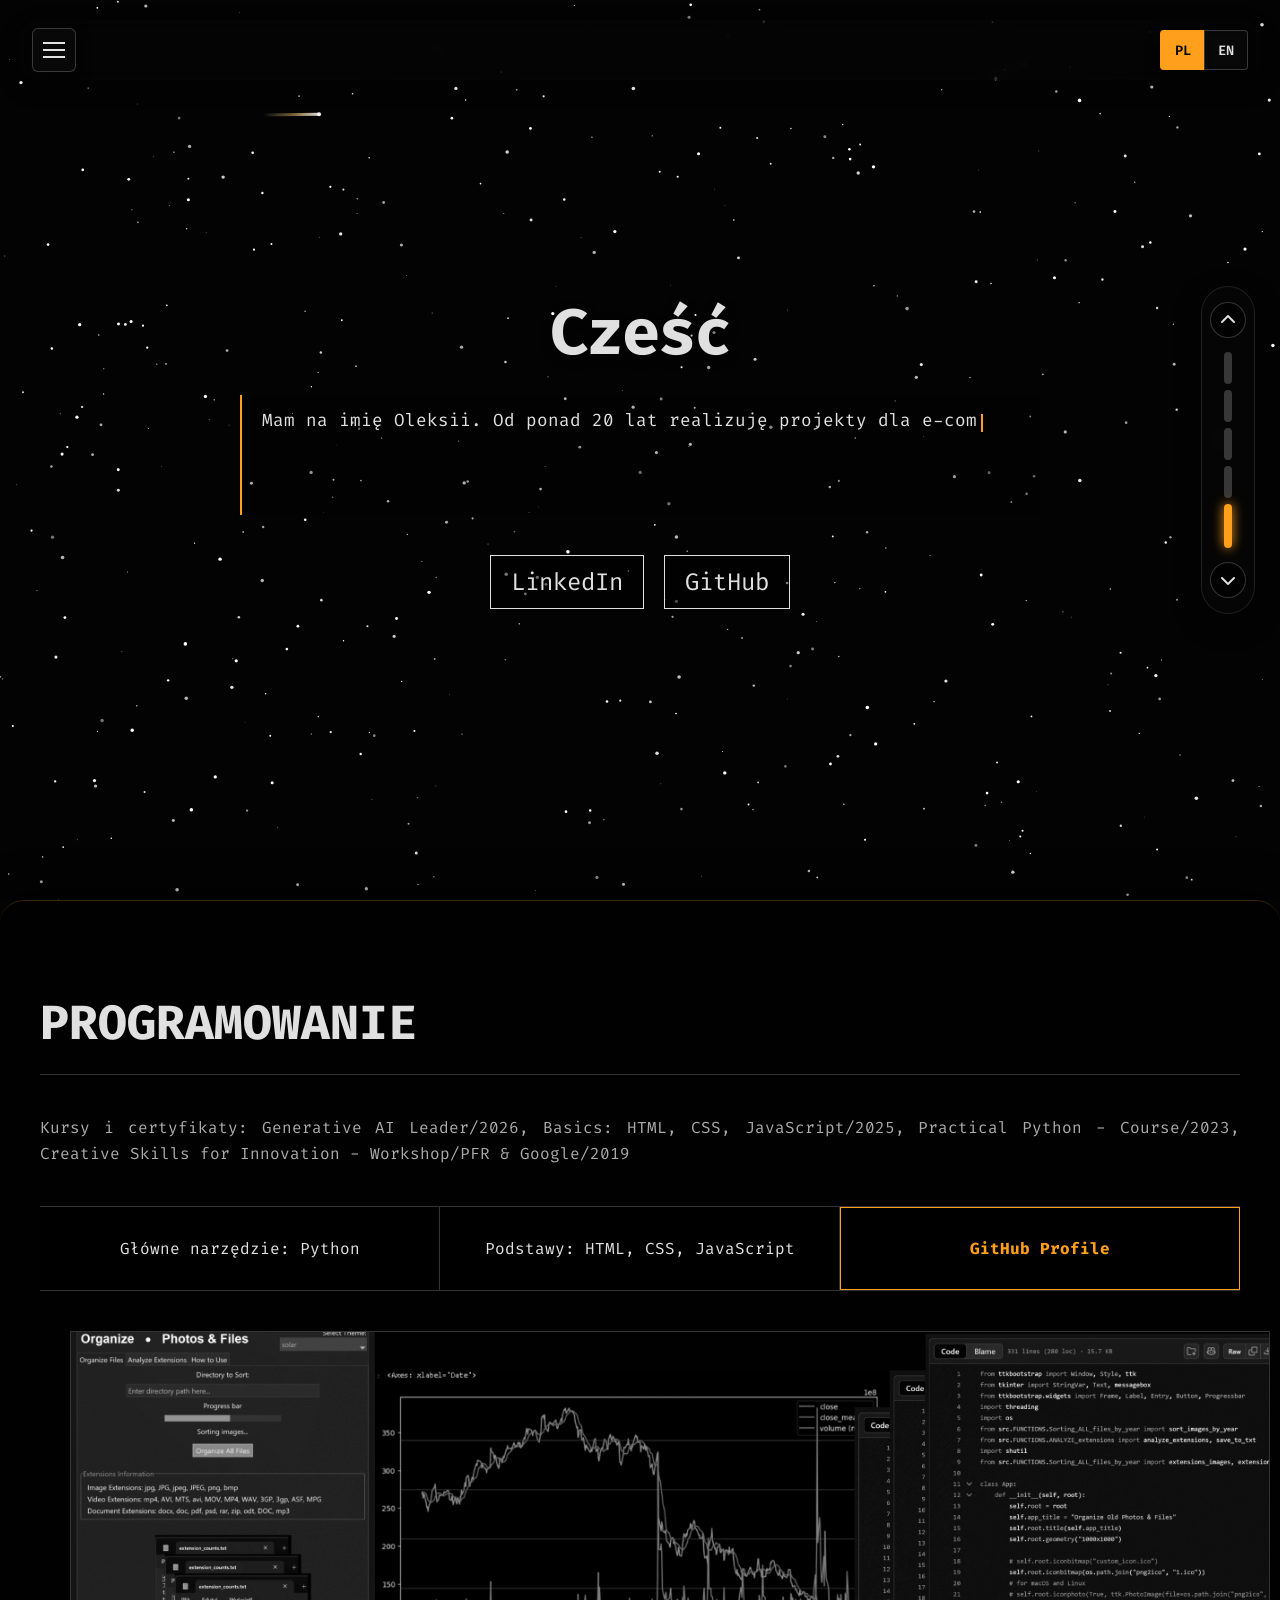
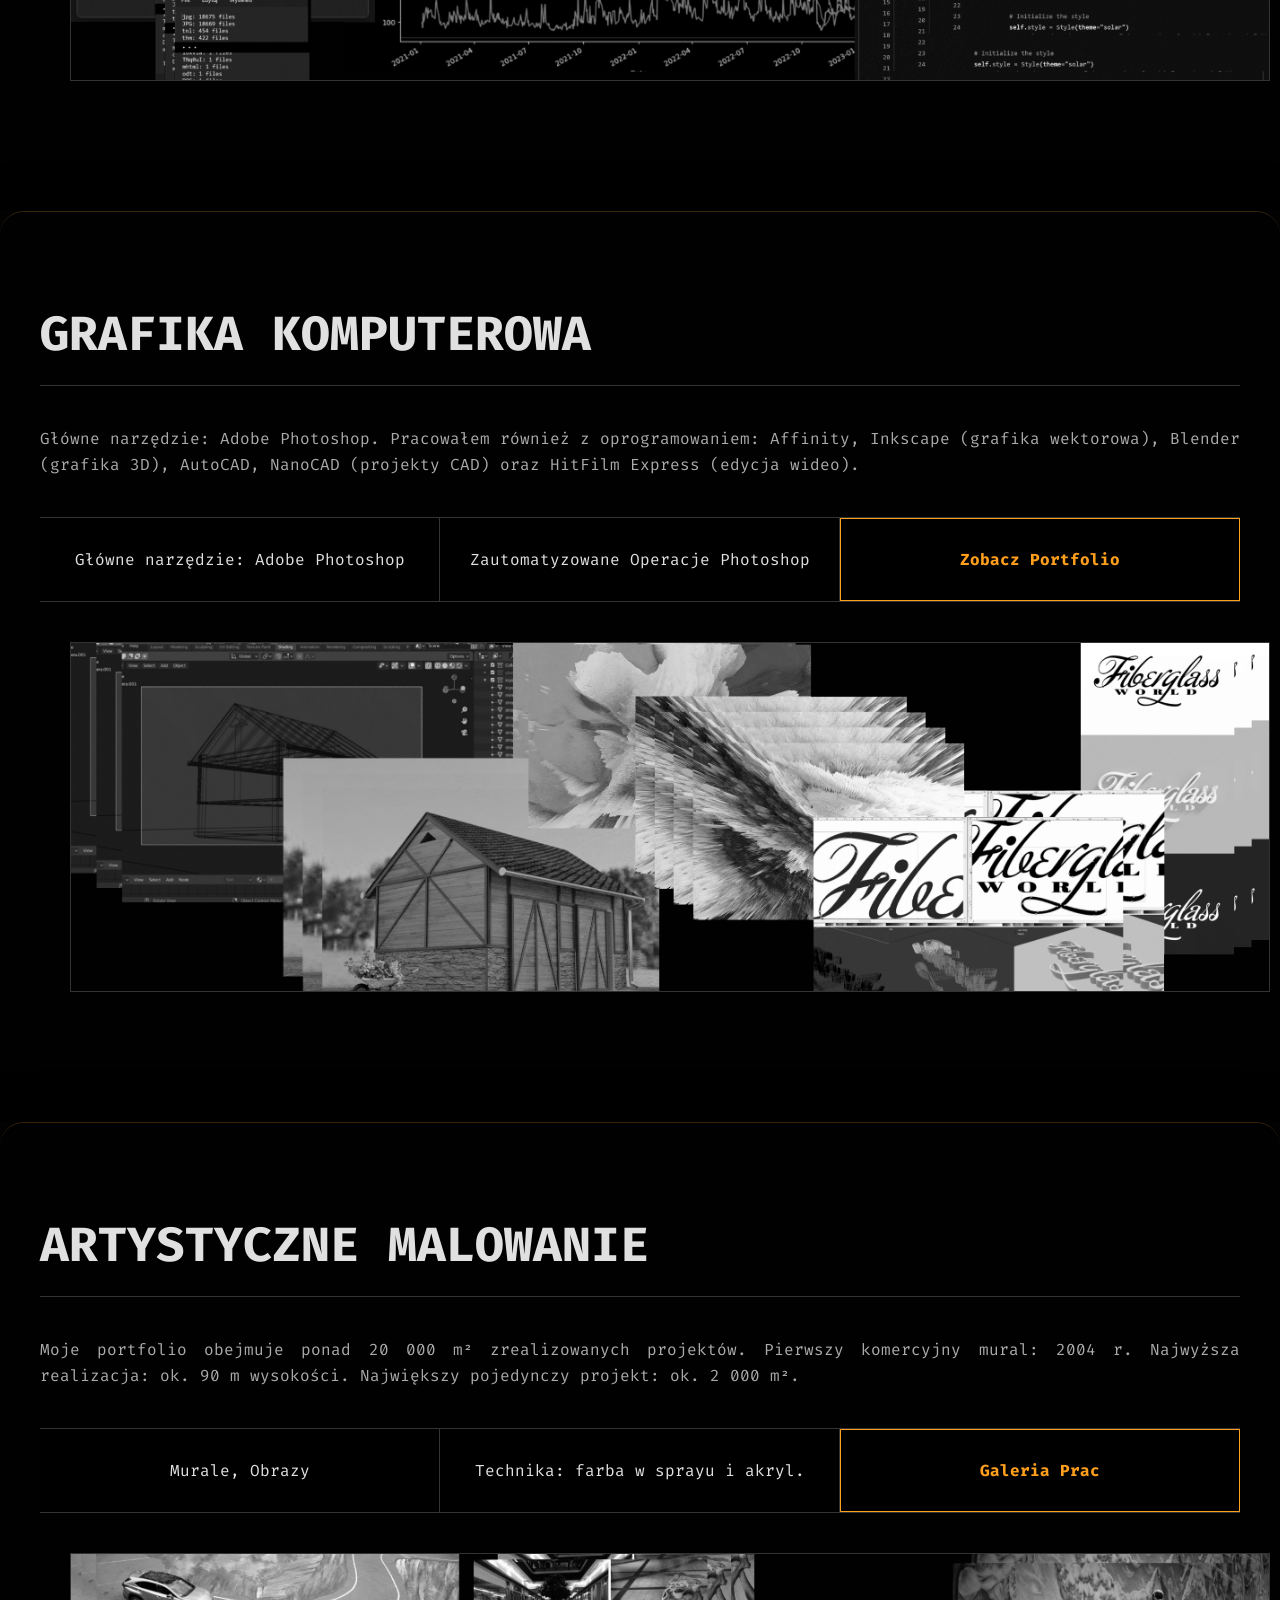
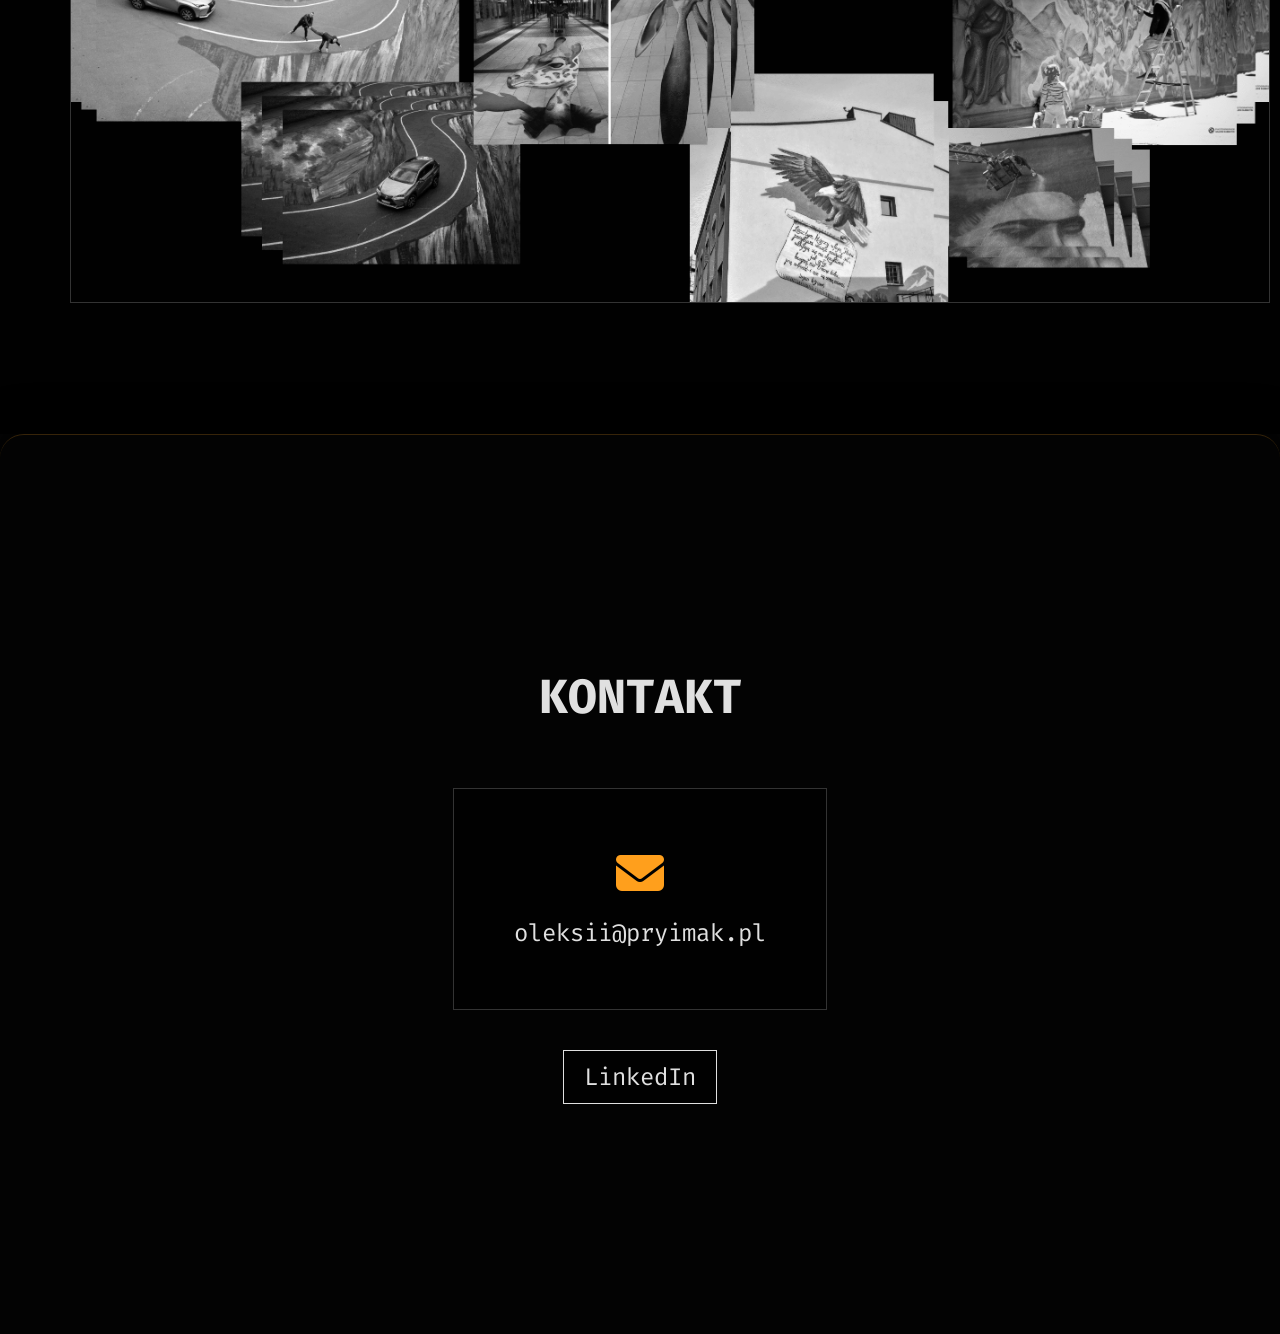
==== index.html @ 4b332e83 "update" ====
<!DOCTYPE html>
<html lang="pl">
<head>
    <meta charset="UTF-8">
    <meta name="viewport" content="width=device-width, initial-scale=1.0">
    <title>Oleksii Pryimak - Portfolio</title>
    
    <!-- Import czcionek z Google Fonts -->
    <link rel="preconnect" href="https://fonts.googleapis.com">
    <link rel="preconnect" href="https://fonts.gstatic.com" crossorigin>
    <link href="https://fonts.googleapis.com/css2?family=Fira+Code:wght@300;400;600&display=swap" rel="stylesheet">
    
    <!-- Ikony (FontAwesome) -->
    <link rel="stylesheet" href="https://cdnjs.cloudflare.com/ajax/libs/font-awesome/6.4.0/css/all.min.css">

    <!-- Główne style CSS -->
    <link rel="stylesheet" href="css/style.css">
</head>
<body>

    <!-- Top Header (Language & Mobile Menu Toggle) -->
    <div class="top-header">
        <div class="top-header-inner">
            <!-- Mobile Hamburger Button -->
            <button class="hamburger-btn" id="hamburger-btn" aria-label="Menu" onclick="toggleMobileMenu()">
                <span class="bar"></span>
                <span class="bar"></span>
                <span class="bar"></span>
            </button>

            <!-- Language Switcher -->
            <div class="lang-container lang-container-right">
                <div class="lang-btn active" id="btn-pl" onclick="switchLanguage('pl')">PL</div>
                <div class="lang-btn" id="btn-en" onclick="switchLanguage('en')">EN</div>
            </div>
        </div>
    </div>

    <!-- Mobile Menu Overlay -->
    <div class="mobile-menu-overlay" id="mobile-menu-overlay">
        <button class="close-menu-btn" aria-label="Zamknij menu" onclick="toggleMobileMenu()">
            <i class="fas fa-xmark"></i>
        </button>
        <nav class="mobile-nav-links">
            <a href="#hero" onclick="scrollToId('hero');" data-lang-pl="O mnie" data-lang-en="About"></a>
            <a href="#programming" onclick="scrollToId('programming');" data-lang-pl="Programowanie" data-lang-en="Programming">Programowanie</a>
            <a href="#graphics" onclick="scrollToId('graphics');" data-lang-pl="Grafika Komputerowa" data-lang-en="Computer Graphics">Grafika Komputerowa</a>
            <a href="#art" onclick="scrollToId('art');" data-lang-pl="Artystyczne Malowanie" data-lang-en="Mural Art">Artystyczne Malowanie</a>
            <a href="#contact" onclick="scrollToId('contact');" data-lang-pl="Kontakt" data-lang-en="Contact">Kontakt</a>
        </nav>
    </div>

    <!-- Right Navigation & Progress (Desktop) -->
    <div class="nav-container">
        <div class="nav-arrow nav-arrow-up" onclick="scrollToSection('up')" title="Poprzednia sekcja">
            <i class="fas fa-chevron-up"></i>
        </div>
        
        <div class="progress-bar">          
            <!-- 5 segments corresponding to 5 sections -->
            <div class="progress-segment" data-target="hero" data-tooltip-pl="Start" data-tooltip-en="Home" onclick="scrollToId('hero')"></div>
            <div class="progress-segment" data-target="programming" data-tooltip-pl="Programowanie" data-tooltip-en="Programming" onclick="scrollToId('programming')"></div>
            <div class="progress-segment" data-target="graphics" data-tooltip-pl="Grafika" data-tooltip-en="Graphics" onclick="scrollToId('graphics')"></div>
            <div class="progress-segment" data-target="art" data-tooltip-pl="Sztuka" data-tooltip-en="Art" onclick="scrollToId('art')"></div>
            <div class="progress-segment" data-target="contact" data-tooltip-pl="Kontakt" data-tooltip-en="Contact" onclick="scrollToId('contact')"></div>
        </div>

        <div class="nav-arrow nav-arrow-down" onclick="scrollToSection('down')" title="Następna sekcja">
            <i class="fas fa-chevron-down"></i>
        </div>
    </div>

    <!-- 1. HERO SECTION -->
    <section id="hero">
        <div class="bg-image bg-hero bg-color"></div>
        <div class="overlay overlay-light"></div>
        <canvas id="particle-canvas"></canvas>
        <div class="container fade-in-section">
            <h1 id="hero-title" data-lang-pl="Cześć" data-lang-en="Hello">Cześć</h1>
            <p id="hero-description" data-lang-pl="Mam na imię Oleksii. Od ponad 20 lat realizuję projekty dla e-commerce, sztuki wizualnej i architektury. Obecnie łączę Photoshopa z Pythonem, by tworzyć autorskie narzędzia rozwiązujące wyzwania operacyjne i zwiększające produktywność." 
               data-lang-en="My name is Oleksii. For over 20 years, I have been delivering projects across e-commerce, visual arts, and architecture. Currently, I combine Photoshop and Python to build custom tools that solve operational challenges and boost productivity.">
                Mam na imię Oleksii. Jestem specjalistą w branży kreatywnej oraz programistą Python. Posiadam ponad 20-letnie doświadczenie w sektorze kreatywnym oraz bogate kompetencje w projektowaniu graficznym dla branż e-commerce, sztuki wizualnej i architektury.
            </p>
            
            <div class="hero-socials reveal-slide-up stagger-1">
                <a href="https://www.linkedin.com/in/oleksii-pryimak-42314186/" target="_blank">LinkedIn</a>
                <a href="https://github.com/OleksiiPryimak" target="_blank">GitHub</a>
            </div>
        </div>
    </section>

    <!-- 2. PROGRAMMING SECTION -->
    <section id="programming">
        <div class="bg-image bg-prog"></div>
        <div class="overlay"></div>
        <div class="container fade-in-section">
            <h2 class="section-title reveal-slide-left" data-lang-pl="Programowanie" data-lang-en="Programming">Programowanie</h2>
            
            <div class="section-desc reveal-slide-up stagger-1" data-lang-pl="Kursy i certyfikaty: Generative AI Leader/2026, Basics: HTML, CSS, JavaScript/2025, Practical Python - Course/2023, Creative Skills for Innovation - Workshop/PFR & Google/2019"
                 data-lang-en="Courses & Certificates: Generative AI Leader/2026, Basics: HTML, CSS, JavaScript/2025, Practical Python - Course/2023, Creative Skills for Innovation - Workshop/PFR & Google/2019">
                 Kursy i certyfikaty: Generative AI Leader/2026, Basics: HTML, CSS, JavaScript/2025, Practical Python - Course/2023, Creative Skills for Innovation - Workshop/PFR & Google/2019
            </div>

            <div class="skills-grid">
                <div class="grid-item reveal-scale stagger-1" data-lang-pl="Główne narzędzie: Python" data-lang-en="Main Tool: Python">Główne narzędzie: Python</div>
                <div class="grid-item reveal-scale stagger-2" data-lang-pl="Podstawy: HTML, CSS, JavaScript" data-lang-en="Basics: HTML, CSS, JavaScript">Podstawy: HTML, CSS, JavaScript</div>
                <a href="https://github.com/OleksiiPryimak" class="grid-item link-block reveal-scale stagger-3" data-lang-pl="GitHub Profile" data-lang-en="GitHub Profile">GitHub Profile</a>
            </div>

            

            <img src="images/PNG/code.png" alt="Code" class="content-image reveal-slide-up stagger-2">
            
        </div>
    </section>

    <!-- 3. GRAPHICS SECTION -->
    <section id="graphics">
        <div class="bg-image bg-graph"></div>
        <div class="overlay"></div>
        <div class="container fade-in-section">
            <h2 class="section-title reveal-slide-left" data-lang-pl="Grafika Komputerowa" data-lang-en="Computer Graphics">Grafika Komputerowa</h2>

            <div class="section-desc reveal-slide-up stagger-1" data-lang-pl="Główne narzędzie: Adobe Photoshop. Pracowałem również z oprogramowaniem: Affinity, Inkscape (grafika wektorowa), Blender (grafika 3D), AutoCAD, NanoCAD (projekty CAD) oraz HitFilm Express (edycja wideo)."
                 data-lang-en="Main Tool: Adobe Photoshop. I also worked with software: Affinity, Inkscape (vector graphics), Blender (3D graphics), AutoCAD, NanoCAD (CAD projects), and HitFilm Express (video editing).">
                 Pracowałem również z oprogramowaniem: Affinity, Inkscape (grafika wektorowa), Blender (grafika 3D), AutoCAD, NanoCAD (projekty CAD) oraz HitFilm Express (edycja wideo).
            </div>

            <div class="skills-grid">
                <div class="grid-item reveal-scale stagger-1" data-lang-pl="Główne narzędzie: Adobe Photoshop" data-lang-en="Main Tool: Adobe Photoshop">Główne narzędzie: Adobe Photoshop</div>
                <div class="grid-item reveal-scale stagger-2" data-lang-pl="Zautomatyzowane Operacje Photoshop" data-lang-en="Automated Photoshop Actions">Zautomatyzowane Operacje Photoshop</div>
                <a href="pages/graphic.html" class="grid-item link-block reveal-scale stagger-3" data-lang-pl="Zobacz Portfolio" data-lang-en="View Portfolio">Zobacz Portfolio</a>
            </div>

            <img src="images/PNG/graphics.png" alt="Graphics" class="content-image reveal-slide-up stagger-2">
            </div>
        </div>
    </section>

    <!-- 4. ART SECTION -->
    <section id="art">
        <div class="bg-image bg-art"></div>
        <div class="overlay"></div>
        <div class="container fade-in-section">
            <h2 class="section-title reveal-slide-left" data-lang-pl="Artystyczne Malowanie" data-lang-en="Mural art">Artystyczne Malowanie</h2>

            <div class="section-desc reveal-slide-up stagger-1" data-lang-pl="Moje portfolio obejmuje ponad 20 000 m² zrealizowanych projektów. Pierwszy komercyjny mural: 2004 r. Najwyższa realizacja: ok. 90 m wysokości. Największy pojedynczy projekt: ok. 2 000 m²."
                 data-lang-en="My portfolio includes over 20,000 m² of completed projects. First commercial mural: 2004. Highest realization: approx. 90 m high. Largest single project: approx. 2,000 m².">
                 Moje portfolio obejmuje ponad 20 000 m² zrealizowanych projektów. Pierwszy komercyjny mural: 2004 r. Najwyższa realizacja: ok. 90 m wysokości. Największy pojedynczy projekt: ok. 2 000 m².
            </div>

            <div class="skills-grid">
                <div class="grid-item reveal-scale stagger-1" data-lang-pl="Murale, Obrazy" data-lang-en="Mural art, Canvases">Murale, Obrazy</div>
                <div class="grid-item reveal-scale stagger-2" data-lang-pl="Technika: farba w sprayu i akryl." data-lang-en="Technique: spray paint and acrylic">Technika: farba w sprayu i akryl.</div>
                <a href="pages/art.html" class="grid-item link-block reveal-scale stagger-3" data-lang-pl="Galeria Prac" data-lang-en="Art Gallery">Galeria Prac</a>
            </div>

            <img src="images/PNG/art.png" alt="Art" class="content-image reveal-slide-up stagger-2">
        </div>
    </section>

    <!-- 5. CONTACT SECTION -->
    <section id="contact">
        <div class="bg-image bg-contact bg-color"></div>
        <div class="overlay overlay-light"></div>
        <div class="container fade-in-section">
            <h2 class="section-title reveal-slide-down" style="text-align: center; border: none;" data-lang-pl="Kontakt" data-lang-en="Contact">Kontakt</h2>
            
            <div class="contact-box reveal-scale stagger-1">
                <i class="fas fa-envelope" style="font-size: 3rem; color: var(--accent-color); margin-bottom: 20px;"></i>
                <br>
                <a href="mailto:oleksii@pryimak.pl" style="font-size: 1.5rem;">oleksii@pryimak.pl</a>
            </div>
            <div class="hero-socials reveal-slide-up stagger-2">
                <a href="https://www.linkedin.com/in/oleksii-pryimak-42314186/" target="_blank">LinkedIn</a>
            </div>
        </div>
    </section>

    <!-- Skrypt JS -->
    <script src="js/main.js" defer></script>
</body>
</html>
---- css/style.css ----
/* --- CSS VARIABLES & RESET --- */
:root {
    --bg-color: #050505;
    --text-color: #e0e0e0;
    --accent-color: #ff9f1c; /* Pomarańczowy */
    --grid-line-color: #333;
    --overlay-color: rgba(0, 0, 0, 0.85); /* Mocniejsze przyciemnienie dla minimalizmu */
    --overlay-color-light: rgba(0, 0, 0, 0.4); /* Lżejsze przyciemnienie dla sekcji kolorowych */
}

* {
    box-sizing: border-box;
    margin: 0;
    padding: 0;
}

html {
    scroll-behavior: smooth;
}

body {
    background-color: var(--bg-color);
    color: var(--text-color);
    font-family: 'Fira Code', monospace; /* Jedna czcionka wszędzie */
    overflow-x: hidden;
    overflow-y: visible;
    scrollbar-width: none; 
    -ms-overflow-style: none;
}

body::-webkit-scrollbar { 
    display: none; 
}

a {
    text-decoration: none;
    color: inherit;
    transition: color 0.3s, text-shadow 0.3s;
}

/* Hover na tekst - zmiana na pomarańczowy */
p:hover, h1:hover, h2:hover, h3:hover, li:hover, span:hover {
    color: var(--accent-color);
    transition: color 0.3s ease;
    cursor: default;
}

/* --- TOP HEADER & NAVIGATION --- */
html {
    scroll-behavior: smooth;
    overflow-y: visible;
}

body {
    overflow-x: hidden;
    overflow-y: visible;
}

section[id], div[id] {
    scroll-margin-top: 80px;
}

.top-header {
    position: fixed;
    top: 20px;
    left: 0;
    right: 0;
    width: 100%;
    z-index: 1001;
    display: flex;
    justify-content: center;
    align-items: center;
    padding: 0 20px;
    pointer-events: none;
}

.top-header-inner {
    display: flex;
    justify-content: space-between;
    align-items: center;
    width: 100%;
    max-width: 1240px;
    gap: 12px;
    pointer-events: auto;
    background: rgba(5, 5, 5, 0.65);
    padding: 8px 12px;
    border-radius: 14px;
    backdrop-filter: blur(10px);
    box-shadow: 0 8px 22px rgba(0, 0, 0, 0.24);
}

.lang-container-right {
    justify-content: flex-end;
}

.lang-container {
    display: flex;
    pointer-events: auto;
    box-shadow: 0 4px 15px rgba(0, 0, 0, 0.4);
}

.lang-btn {
    width: 44px;
    height: 40px;
    background: rgba(10, 10, 10, 0.75);
    backdrop-filter: blur(8px);
    border: 1px solid rgba(255, 255, 255, 0.2);
    color: var(--text-color);
    display: flex;
    align-items: center;
    justify-content: center;
    cursor: pointer;
    font-size: 0.85rem;
    font-weight: 600;
    transition: all 0.3s ease;
}

.lang-btn.active {
    background: var(--accent-color);
    color: #000;
    border-color: var(--accent-color);
}

.lang-btn:first-child {
    border-right: none;
    border-radius: 4px 0 0 4px;
}

.lang-btn:last-child {
    border-radius: 0 4px 4px 0;
}

.lang-btn:hover:not(.active) {
    background: rgba(255, 255, 255, 0.15);
    color: var(--accent-color);
}

/* Hamburger button (Mobile only) */
.hamburger-btn {
    position: relative;
    width: 44px;
    height: 44px;
    background: rgba(10, 10, 10, 0.8);
    backdrop-filter: blur(8px);
    border: 1px solid rgba(255, 255, 255, 0.2);
    border-radius: 6px;
    display: flex;
    flex-direction: column;
    justify-content: center;
    align-items: center;
    gap: 5px;
    cursor: pointer;
    pointer-events: auto;
    transition: border-color 0.3s, background 0.3s;
    box-shadow: 0 4px 15px rgba(0, 0, 0, 0.4);
}

.hamburger-btn:hover {
    border-color: var(--accent-color);
    background: rgba(0, 0, 0, 0.95);
}

.hamburger-btn .bar {
    width: 22px;
    height: 2px;
    background-color: var(--text-color);
    transition: transform 0.3s ease, opacity 0.3s ease, background-color 0.3s ease;
}

.hamburger-btn.active .bar:nth-child(1) {
    transform: translateY(7px) rotate(45deg);
    background-color: var(--accent-color);
}

.hamburger-btn.active .bar:nth-child(2) {
    opacity: 0;
}

.hamburger-btn.active .bar:nth-child(3) {
    transform: translateY(-7px) rotate(-45deg);
    background-color: var(--accent-color);
}

/* --- MOBILE MENU OVERLAY --- */
.mobile-menu-overlay {
    position: fixed;
    top: 0;
    left: 0;
    width: 100%;
    height: 100vh;
    background: rgba(5, 5, 5, 0.96);
    backdrop-filter: blur(16px);
    z-index: 1002;
    display: flex;
    flex-direction: column;
    justify-content: center;
    align-items: center;
    opacity: 0;
    pointer-events: none;
    transform: translateY(-20px);
    transition: opacity 0.4s cubic-bezier(0.16, 1, 0.3, 1), transform 0.4s cubic-bezier(0.16, 1, 0.3, 1);
}

.mobile-menu-overlay.active {
    opacity: 1;
    pointer-events: auto;
    transform: translateY(0);
}

.close-menu-btn {
    position: absolute;
    top: 25px;
    right: 25px;
    width: 44px;
    height: 44px;
    background: rgba(255, 255, 255, 0.08);
    border: 1px solid rgba(255, 255, 255, 0.2);
    border-radius: 50%;
    color: var(--text-color);
    font-size: 1.4rem;
    display: flex;
    align-items: center;
    justify-content: center;
    cursor: pointer;
    transition: all 0.3s ease;
}

.close-menu-btn:hover {
    color: var(--accent-color);
    border-color: var(--accent-color);
    transform: rotate(90deg);
}

.mobile-nav-links {
    display: flex;
    flex-direction: column;
    align-items: center;
    gap: 24px;
}

.mobile-nav-links a {
    font-size: 1.3rem;
    text-transform: uppercase;
    letter-spacing: 1px;
    color: var(--text-color);
    position: relative;
    padding: 8px 16px;
    transition: color 0.3s ease, transform 0.3s ease;
}

.mobile-nav-links a::after {
    content: '';
    position: absolute;
    bottom: 0;
    left: 50%;
    width: 0;
    height: 2px;
    background-color: var(--accent-color);
    transition: width 0.3s ease, left 0.3s ease;
}

.mobile-nav-links a:hover {
    color: var(--accent-color);
    transform: scale(1.05);
}

.mobile-nav-links a:hover::after {
    width: 100%;
    left: 0;
}

/* --- NAVIGATION & PROGRESS (Right Side Desktop) --- */
.nav-container {
    position: fixed;
    top: 50%;
    right: 25px;
    transform: translateY(-50%);
    z-index: 1000;
    display: flex;
    flex-direction: column;
    align-items: center;
    gap: 14px;
    padding: 15px 8px;
    background: rgba(10, 10, 10, 0.4);
    backdrop-filter: blur(8px);
    border: 1px solid rgba(255, 255, 255, 0.1);
    border-radius: 30px;
    box-shadow: 0 10px 25px rgba(0, 0, 0, 0.5);
}

.nav-arrow {
    width: 36px;
    height: 36px;
    border-radius: 50%;
    color: var(--text-color);
    cursor: pointer;
    font-size: 1rem;
    display: flex;
    align-items: center;
    justify-content: center;
    transition: all 0.3s ease;
    background: rgba(0, 0, 0, 0.6);
    border: 1px solid rgba(255, 255, 255, 0.2);
}

.nav-arrow-up:hover {
    color: var(--accent-color);
    border-color: var(--accent-color);
    transform: translateY(-3px);
    box-shadow: 0 0 10px var(--accent-color);
}

.nav-arrow-down:hover {
    color: var(--accent-color);
    border-color: var(--accent-color);
    transform: translateY(3px);
    box-shadow: 0 0 10px var(--accent-color);
}

.progress-bar {
    display: flex;
    flex-direction: column;
    gap: 6px;
    align-items: center;
}

.progress-segment {
    width: 8px;
    height: 32px;
    border-radius: 4px;
    background-color: rgba(255, 255, 255, 0.2);
    transition: all 0.4s cubic-bezier(0.16, 1, 0.3, 1);
    cursor: pointer;
    border: 1px solid transparent;
    position: relative;
}

.progress-segment:hover {
    background-color: rgba(255, 159, 28, 0.6);
    transform: scaleX(1.3);
}

.progress-segment.active {
    height: 44px;
    background-color: var(--accent-color);
    box-shadow: 0 0 12px var(--accent-color);
}

/* Tooltip on Desktop Navigation Hover */
.progress-segment::before {
    content: attr(data-tooltip-active);
    position: absolute;
    right: 25px;
    top: 50%;
    transform: translateY(-50%) translateX(10px);
    background: rgba(10, 10, 10, 0.9);
    border: 1px solid var(--accent-color);
    color: var(--accent-color);
    padding: 4px 10px;
    border-radius: 4px;
    font-size: 0.75rem;
    white-space: nowrap;
    opacity: 0;
    pointer-events: none;
    transition: opacity 0.3s ease, transform 0.3s ease;
}

.progress-segment:hover::before {
    opacity: 1;
    transform: translateY(-50%) translateX(0);
}

/* --- SECTIONS LAYOUT --- */
/* --- STACKING CARDS SECTIONS LAYOUT --- */
section {
    min-height: 100vh;
    width: 100%;
    position: sticky;
    top: 0;
    display: flex;
    flex-direction: column;
    justify-content: center;
    align-items: center;
    padding: 90px 40px;
    background-color: var(--bg-color); /* Opaque background prevents content bleed-through */
    border-radius: 24px 24px 0 0;
    border-top: 1px solid rgba(255, 159, 28, 0.2);
    box-shadow: 0 -10px 35px rgba(0, 0, 0, 0.7);
    overflow: hidden;
}

/* Stacking Order per Section */
#hero {
    z-index: 1;
    border-radius: 0;
    border-top: none;
    box-shadow: none;
}

#programming { z-index: 2; }
#graphics { z-index: 3; }
#art { z-index: 4; }
#contact { z-index: 5; }

/* Global Grayscale for Backgrounds */
.bg-image {
    position: absolute;
    top: 0;
    left: 0;
    width: 100%;
    height: 100%;
    z-index: 0;
    background-size: cover;
    background-position: center;
    background-attachment: fixed;
    filter: grayscale(35%);
    transition: filter 0.5s ease, transform 0.1s ease-out;
}

/* Colored backgrounds for specific sections */
.bg-color {
    filter: grayscale(0%) !important;
}

/* Specific Background Images */
.bg-hero { background-image: url('https://images.unsplash.com/photo-1462332420958-a05d1e002413?q=80&w=3007&auto=format&fit=crop&ixlib=rb-4.1.0&ixid=M3wxMjA3fDB8MHxwaG90by1wYWdlfHx8fGVufDB8fHx8fA%3D%3D'); }
.bg-prog { background-image: url('https://images.unsplash.com/photo-1462332420958-a05d1e002413?q=80&w=3007&auto=format&fit=crop&ixlib=rb-4.1.0&ixid=M3wxMjA3fDB8MHxwaG90by1wYWdlfHx8fGVufDB8fHx8fA%3D%3D'); }
.bg-graph { background-image: url('https://images.unsplash.com/photo-1462332420958-a05d1e002413?q=80&w=3007&auto=format&fit=crop&ixlib=rb-4.1.0&ixid=M3wxMjA3fDB8MHxwaG90by1wYWdlfHx8fGVufDB8fHx8fA%3D%3D'); }
.bg-art { background-image: url('https://images.unsplash.com/photo-1462332420958-a05d1e002413?q=80&w=3007&auto=format&fit=crop&ixlib=rb-4.1.0&ixid=M3wxMjA3fDB8MHxwaG90by1wYWdlfHx8fGVufDB8fHx8fA%3D%3D'); }
.bg-contact { background-image: url('https://images.unsplash.com/photo-1525547719571-a2d4ac8945e2?q=80&w=928&auto=format&fit=crop&ixlib=rb-4.1.0&ixid=M3wxMjA3fDB8MHxwaG90by1wYWdlfHx8fGVufDB8fHx8fA%3D%3D'); }

.overlay {
    position: absolute;
    top: 0;
    left: 0;
    width: 100%;
    height: 100%;
    background: var(--overlay-color);
    z-index: 1;
}

.overlay-light {
    background: var(--overlay-color-light);
}

/* Content Container */
.container {
    position: relative;
    z-index: 2;
    width: 100%;
    max-width: 1200px; /* Ujednolicona szerokość */
    text-align: center;
}

/* --- SCROLL REVEAL ANIMATIONS (Pure CSS + IntersectionObserver) --- */
.fade-in-section,
.reveal-fade,
.reveal-slide-up,
.reveal-slide-down,
.reveal-slide-left,
.reveal-slide-right,
.reveal-zoom-in,
.reveal-scale {
    opacity: 0;
    transition: opacity 0.8s cubic-bezier(0.16, 1, 0.3, 1), transform 0.8s cubic-bezier(0.16, 1, 0.3, 1);
    will-change: opacity, transform; /* Optymalizacja wydajności */
}

.reveal-slide-up {
    transform: translateY(40px);
}

.reveal-slide-down {
    transform: translateY(-40px);
}

.reveal-slide-left {
    transform: translateX(-50px);
}

.reveal-slide-right {
    transform: translateX(50px);
}

.reveal-zoom-in,
.reveal-scale {
    transform: scale(0.90);
}

.fade-in-section {
    transform: translateY(30px);
}

/* Active states toggled by IntersectionObserver */
.fade-in-section.is-visible,
.fade-in-section.active,
.reveal-fade.active,
.reveal-slide-up.active,
.reveal-slide-down.active,
.reveal-slide-left.active,
.reveal-slide-right.active,
.reveal-zoom-in.active,
.reveal-scale.active {
    opacity: 1;
    transform: translateY(0) translateX(0) scale(1);
}

/* Stagger animation delays for grid items and consecutive elements */
.stagger-1 { transition-delay: 0.12s; }
.stagger-2 { transition-delay: 0.25s; }
.stagger-3 { transition-delay: 0.38s; }
.stagger-4 { transition-delay: 0.51s; }

/* --- FLOATING ANIMATION FOR PROGRAMMING SECTION --- */
@keyframes floatUp {
    from {
        opacity: 0;
        transform: translateY(60px);
    }
    to {
        opacity: 1;
        transform: translateY(0);
    }
}

/* Apply staggered floating animation to section elements */
#programming .section-title.float-up,
#graphics .section-title.float-up,
#art .section-title.float-up {
    animation: floatUp 0.5s ease-out forwards;
}

/* --- HERO SECTION --- */
#hero h1 {
    font-size: 4rem;
    margin-bottom: 20px;
    letter-spacing: -2px;
    text-shadow: 0 4px 10px rgba(0,0,0,0.5);
    min-height: 1.2em;
    min-width: 100px;
}

#hero p {
    font-size: 1.1rem;
    max-width: 800px;
    margin: 0 auto;
    line-height: 1.8;
    border-left: 2px solid var(--accent-color);
    padding-left: 20px;
    text-align: left;
    background: rgba(0,0,0,0.3);
    padding-top: 10px;
    padding-bottom: 10px;
    min-height: 120px;
}

/* Hide hero elements initially until typing effect starts */
#hero-title, #hero-description {
    visibility: hidden;
}

#hero-title.typing-active, #hero-description.typing-active {
    visibility: visible;
}

/* Typing Effect Styles */
.typing-text {
    display: inline-block;
    position: relative;
}

.typing-cursor {
    display: inline-block;
    width: 2px;
    height: 1em;
    background-color: var(--accent-color);
    margin-left: 4px;
    animation: blink 0.8s infinite;
    vertical-align: text-bottom;
}

@keyframes blink {
    0%, 49% { opacity: 1; }
    50%, 100% { opacity: 0; }
}

.hero-socials {
    margin-top: 40px;
    display: flex;
    gap: 20px;
    justify-content: center;
}

.hero-socials a {
    font-size: 1.5rem;
    border: 1px solid var(--text-color);
    padding: 10px 20px;
    transition: all 0.3s;
    background: rgba(0,0,0,0.5);
}

.hero-socials a:hover {
    border-color: var(--accent-color);
    color: var(--accent-color);
    box-shadow: 0 0 10px var(--accent-color);
}

/* --- CANVAS PARTICLE SYSTEM --- */
#particle-canvas {
    position: absolute;
    top: 0;
    left: 0;
    width: 100%;
    height: 100%;
    z-index: 1;
    display: block;
    pointer-events: none;
}

/* --- UNIFIED TEMPLATE FOR SKILLS (Grid System) --- */
.section-title {
    font-size: 3rem;
    text-transform: uppercase;
    margin-bottom: 40px;
    border-bottom: 1px solid var(--grid-line-color);
    padding-bottom: 20px;
    width: 100%;
    text-align: left;
}

.skills-grid {
    display: grid;
    grid-template-columns: 1fr 1fr 1fr;
    width: 100%;
    border-top: 1px solid var(--grid-line-color);
    border-bottom: 1px solid var(--grid-line-color);
    margin-bottom: 40px;
}

.grid-item {
    padding: 30px 20px;
    border-right: 1px solid var(--grid-line-color);
    display: flex;
    align-items: center;
    justify-content: center;
    text-align: center;
    font-size: 1rem;
    position: relative;
    transition: background 0.3s;
    background: rgba(0,0,0,0.2);
}

.grid-item:last-child {
    border-right: none;
}

/* Special Styling for Link Block */
.grid-item.link-block {
    border: 1px solid var(--accent-color); /* Wyróżnienie */
    color: var(--accent-color);
    font-weight: bold;
    cursor: pointer;
    transition: all 0.3s ease;
}

.grid-item.link-block:hover {
    background: var(--accent-color);
    color: #000;
    box-shadow: 0 0 20px var(--accent-color);
}

/* Description under grid */
.section-desc {
    text-align: justify;
    margin-bottom: 40px;
    line-height: 1.6;
    color: #aaa;
}

/* --- IMAGES & CAROUSEL --- */
.content-image {
    width: 100%;
    max-width: 1200px;
    height: 350px;
    object-fit: cover;
    margin: 0 auto 48px auto;
    display: block;
    filter: grayscale(100%); /* Czarno-białe domyślnie */
    transition: filter 0.5s ease, transform 0.35s ease-out;
    border: 1px solid #333;
    transform: translateX(0);
    will-change: transform;
}

.content-image:hover {
    filter: grayscale(0%); /* Kolor po najechaniu */
}

section#programming .content-image,
section#graphics .content-image,
section#art .content-image {
    margin-bottom: 40px;
}

/* Carousel overrides */
.carousel {
    width: 100%;
    max-width: 800px;
    height: 400px;
    margin: 0 auto;
    position: relative;
    overflow: hidden;
    border: 1px solid #333;
}

.carousel-slide img {
    width: 100%;
    height: 100%;
    object-fit: cover;
    filter: grayscale(100%);
    transition: filter 0.5s ease;
    border-radius: 0; 
}

.carousel-slide img:hover {
    filter: grayscale(0%);
}

/* --- GALLERY PAGES --- */
.gallery-page {
    max-width: 1280px;
    margin: 0 auto;
    padding: 32px 20px 48px;
    min-height: 100vh;
    background: linear-gradient(180deg, rgba(255,255,255,0.02), rgba(255,255,255,0.01));
}

.back-btn {
    display: inline-flex;
    align-items: center;
    gap: 0.5rem;
    margin-bottom: 24px;
    padding: 0.8rem 1.1rem;
    border: 1px solid rgba(255,255,255,0.16);
    border-radius: 999px;
    background: rgba(255,255,255,0.06);
    color: var(--text-color);
    box-shadow: 0 10px 30px rgba(0,0,0,0.2);
    transition: transform 180ms ease, background 180ms ease, border-color 180ms ease;
}

.back-btn:hover,
.back-btn:focus-visible {
    transform: translateY(-1px);
    background: rgba(255,255,255,0.12);
    border-color: var(--accent-color);
    color: var(--accent-color);
}

.gallery-header {
    margin-bottom: 28px;
}

.gallery-header h1 {
    margin: 0 0 0.6rem;
    font-size: clamp(2rem, 2.8vw, 3rem);
    letter-spacing: -0.03em;
}

.gallery-header p {
    margin: 0;
    max-width: 42rem;
    color: #bcbcbc;
    font-size: 0.98rem;
}

.gallery-grid {
    display: grid;
    grid-template-columns: repeat(auto-fill, minmax(250px, 1fr));
    gap: 18px;
    margin-bottom: 40px;
}

.gallery-item {
    position: relative;
    overflow: hidden;
    border-radius: 18px;
    background: #0d0d0d;
    border: 1px solid rgba(255,255,255,0.08);
    box-shadow: 0 18px 45px rgba(0,0,0,0.24);
    cursor: pointer;
    aspect-ratio: 4 / 3;
}

.gallery-item img {
    width: 100%;
    height: 100%;
    display: block;
    object-fit: cover;
    transition: transform 280ms ease;
}

.gallery-item:hover img,
.gallery-item:focus-within img {
    transform: scale(1.04);
}

.video-section {
    margin-top: 8px;
}

.video-section h2 {
    margin: 0 0 18px;
    font-size: 1.35rem;
}

.video-grid {
    display: grid;
    grid-template-columns: repeat(auto-fit, minmax(280px, 1fr));
    gap: 20px;
}

.video-card {
    overflow: hidden;
    border-radius: 20px;
    background: #000;
    border: 1px solid rgba(255,255,255,0.08);
    box-shadow: 0 18px 45px rgba(0,0,0,0.24);
}

.video-card video {
    width: 100%;
    height: auto;
    display: block;
}

.lightbox {
    position: fixed;
    inset: 0;
    display: none;
    justify-content: center;
    align-items: center;
    padding: 24px;
    background: rgba(0, 0, 0, 0.97);
    z-index: 9999;
}

.lightbox.active {
    display: flex;
}

.lightbox-content {
    position: relative;
    max-width: min(1140px, 100%);
    width: 100%;
    max-height: 100%;
    display: grid;
    place-items: center;
}

.lightbox-content img {
    max-width: 100%;
    max-height: calc(100vh - 96px);
    object-fit: contain;
    border-radius: 18px;
    box-shadow: 0 40px 120px rgba(0, 0, 0, 0.45);
}

.lightbox-close {
    position: absolute;
    top: 16px;
    right: 16px;
    width: 44px;
    height: 44px;
    border: none;
    border-radius: 50%;
    background: rgba(255, 255, 255, 0.16);
    color: #fff;
    font-size: 1.6rem;
    cursor: pointer;
    display: grid;
    place-items: center;
    transition: background 180ms ease, transform 180ms ease;
}

.lightbox-close:hover,
.lightbox-close:focus-visible {
    background: rgba(255,255,255,0.24);
    transform: scale(1.05);
}

/* --- CONTACT SECTION --- */
.contact-box {
    border: 1px solid var(--grid-line-color);
    padding: 60px;
    display: inline-block;
    transition: border-color 0.3s;
    background: rgba(0,0,0,0.6);
    backdrop-filter: blur(5px);
}

.contact-box:hover {
    border-color: var(--accent-color);
}

/* --- RESPONSIVE MOBILE STYLES --- */
@media (max-width: 768px) {
    /* Show Hamburger button and hide side arrows navigation */
    .hamburger-btn {
        display: flex;
    }
    .nav-container {
        display: none !important;
    }
    
    section {
        padding: 85px 20px 50px 20px;
        border-radius: 20px 20px 0 0;
    }

    #hero {
        border-radius: 0;
    }

    #hero h1 {
        font-size: 2.6rem;
    }

    #hero p {
        font-size: 0.95rem;
        line-height: 1.6;
        padding-left: 14px;
        min-height: auto;
    }

    .section-title {
        font-size: 2.2rem;
        margin-bottom: 25px;
    }

    .skills-grid {
        grid-template-columns: 1fr;
        margin-bottom: 25px;
    }

    .grid-item {
        border-right: none;
        border-bottom: 1px solid var(--grid-line-color);
        padding: 20px 15px;
    }

    .grid-item:last-child {
        border-bottom: none;
    }

    .content-image, .carousel {
        height: 240px;
    }

    .contact-box {
        padding: 35px 20px;
        width: 100%;
        max-width: 450px;
    }
}
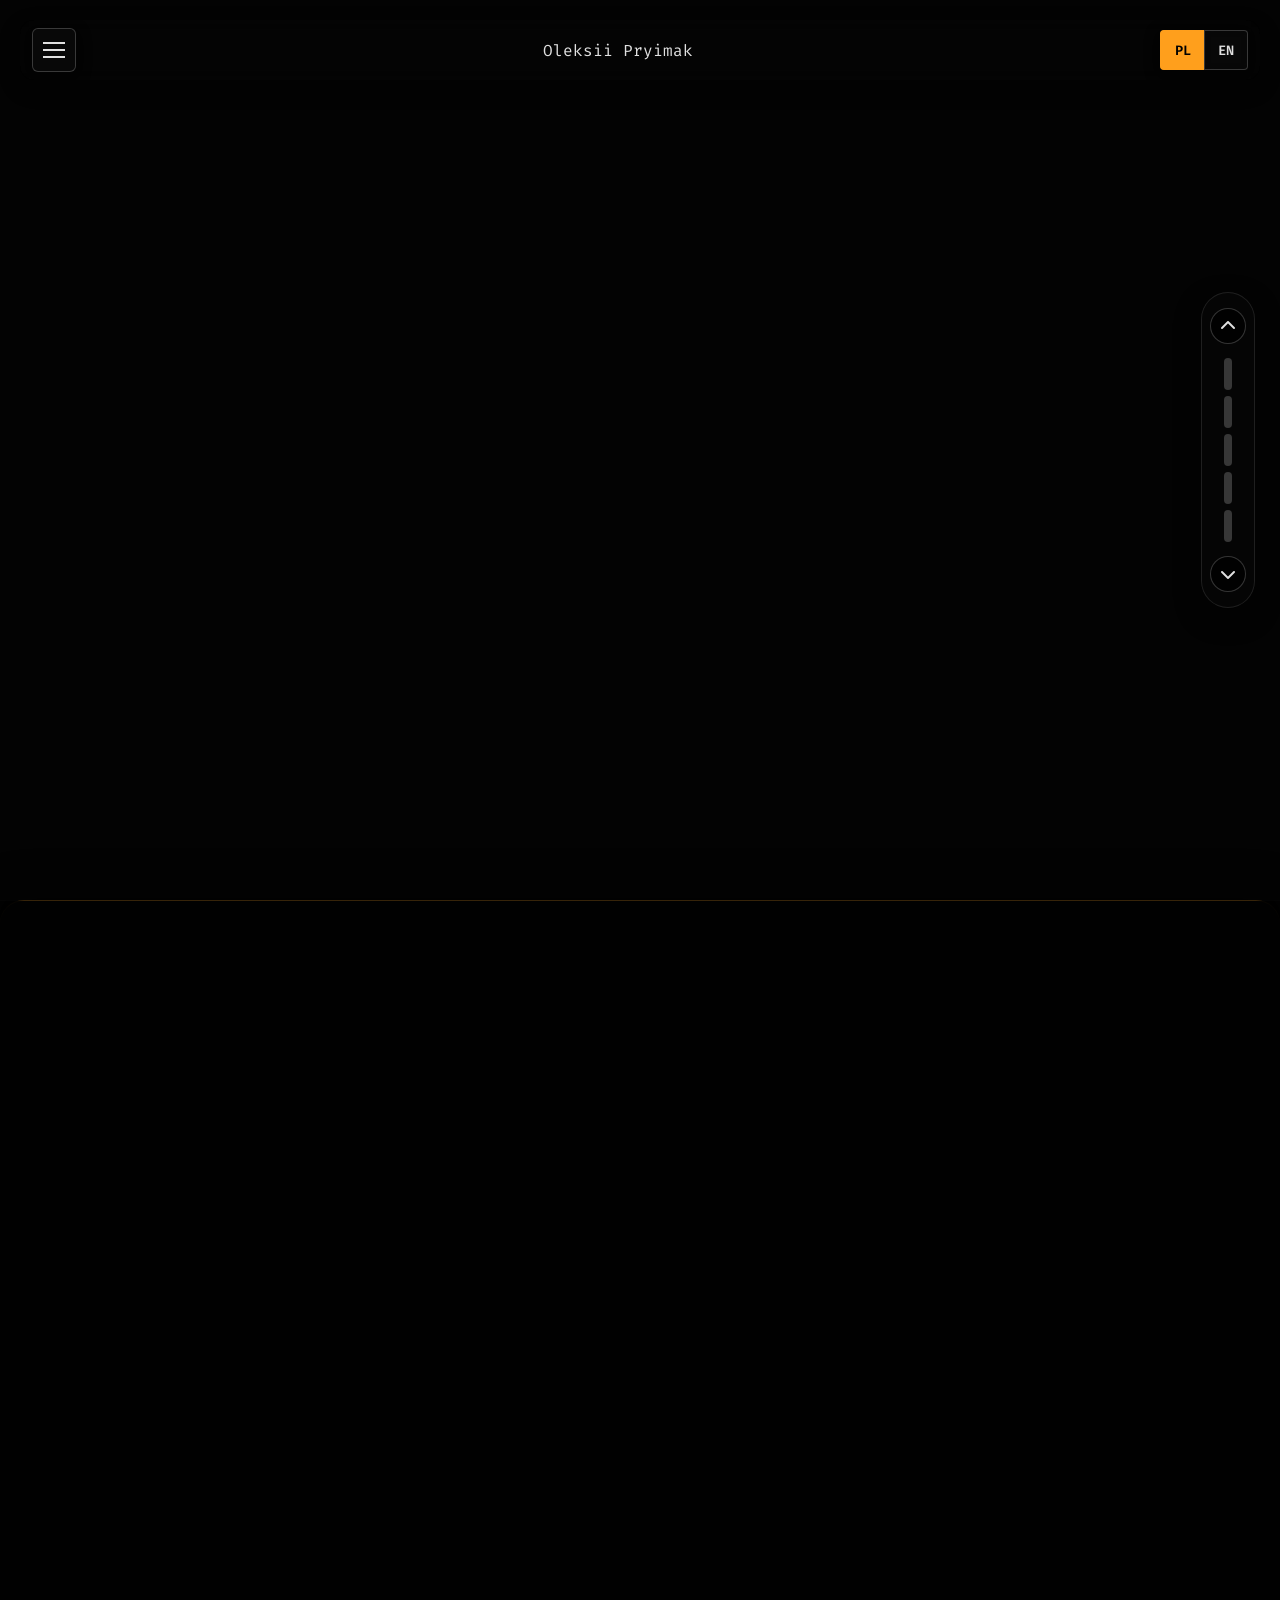
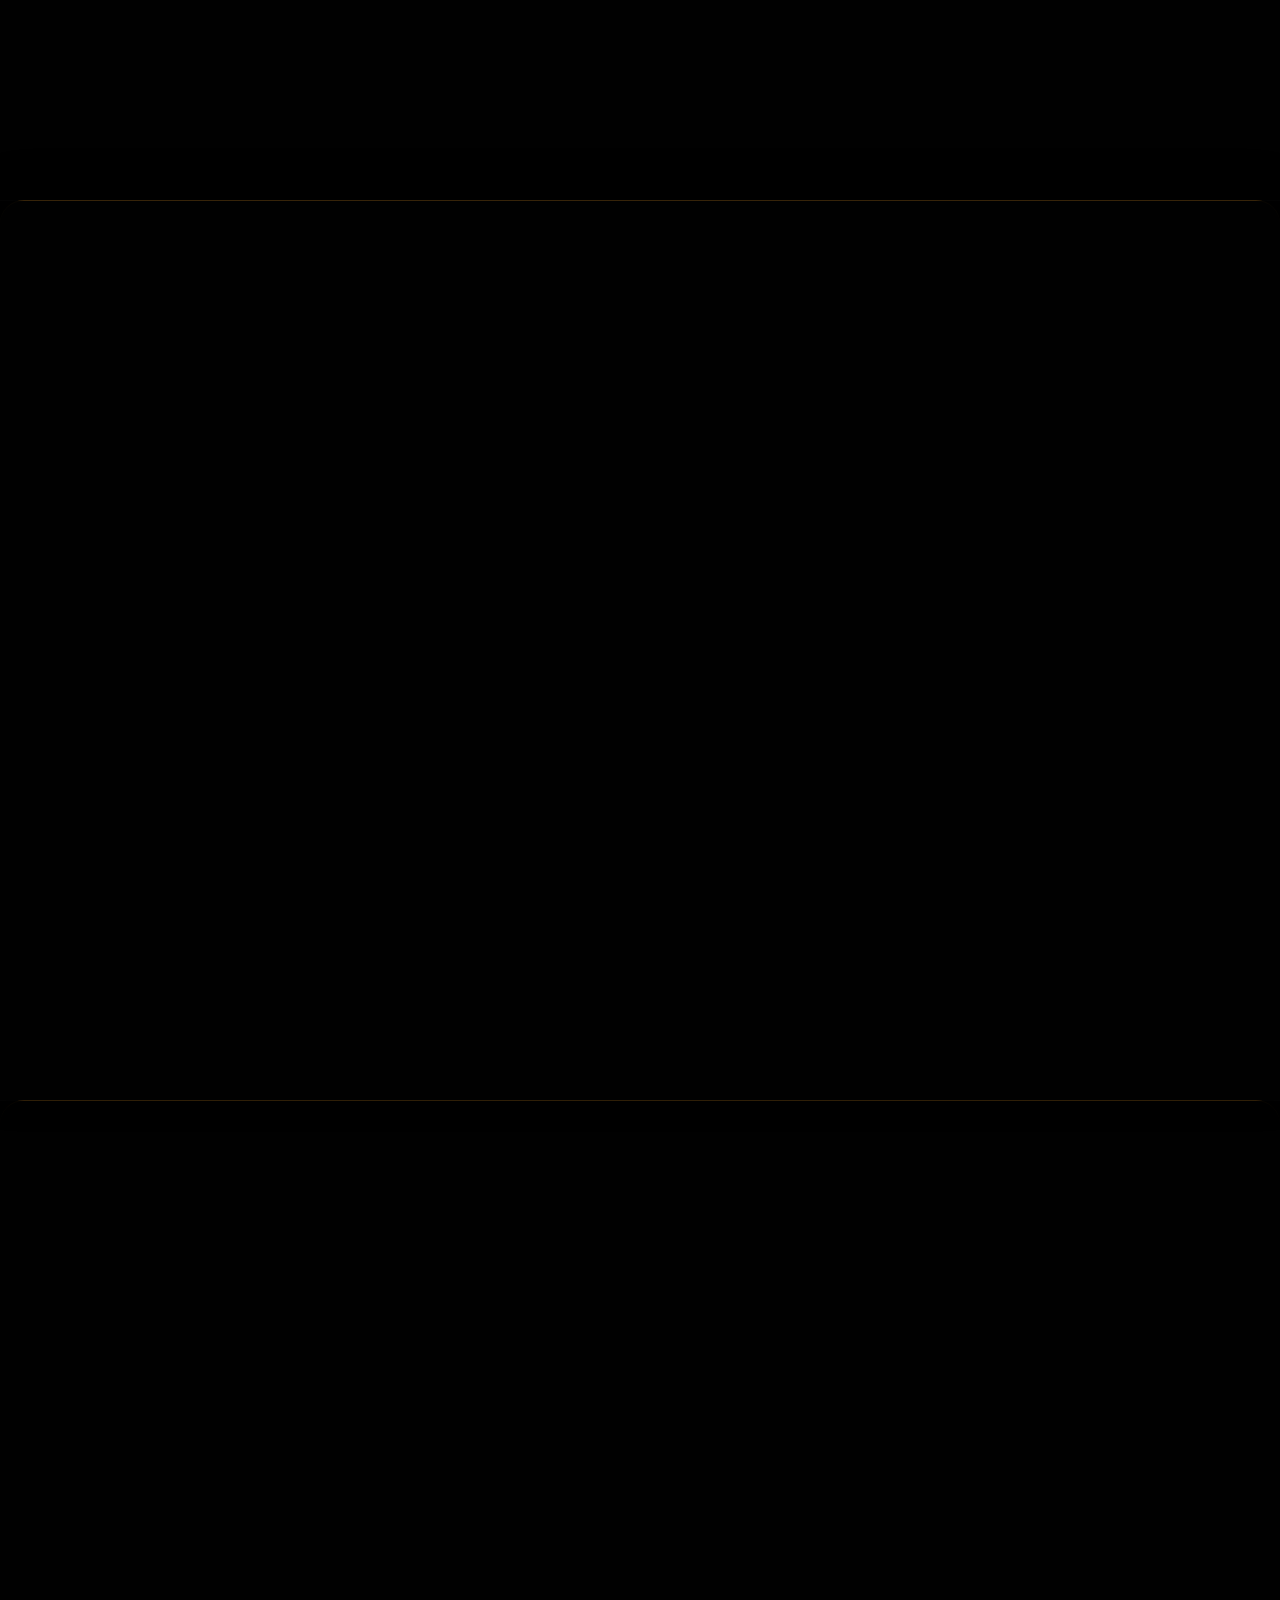
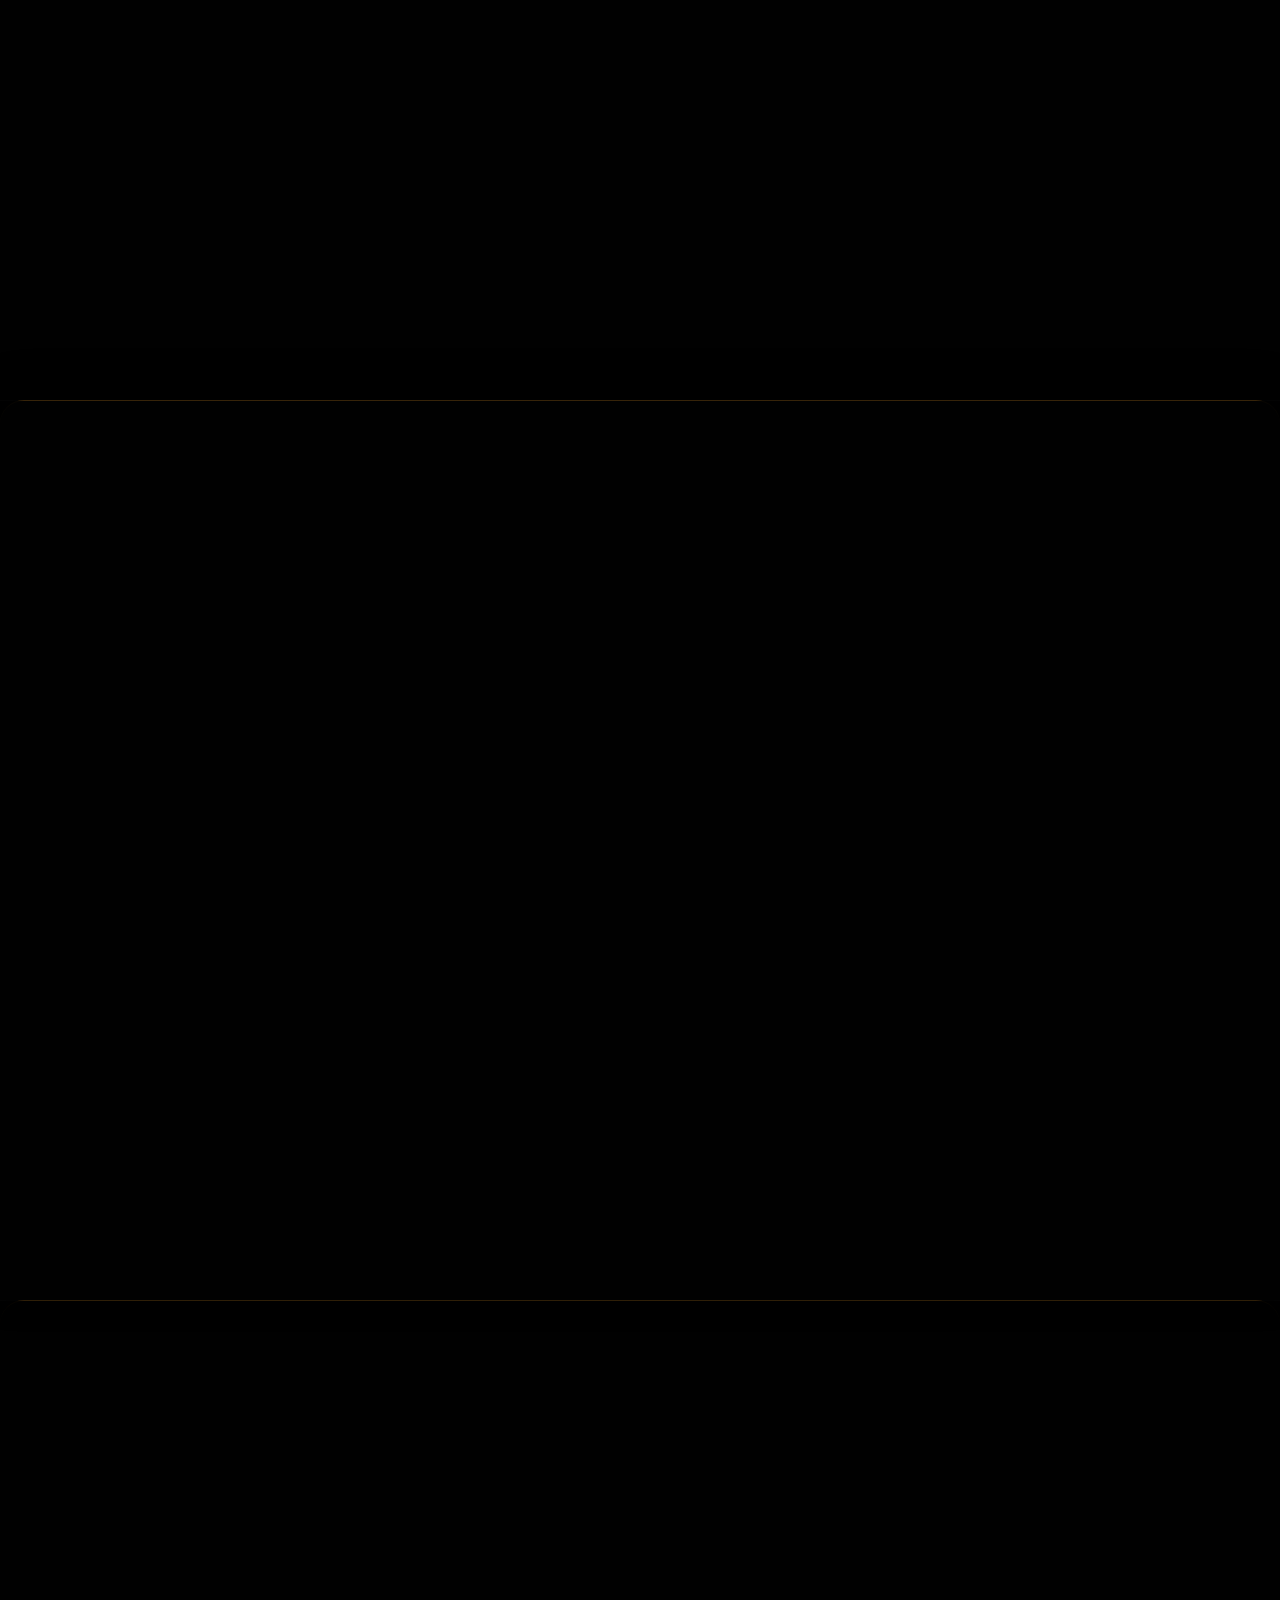
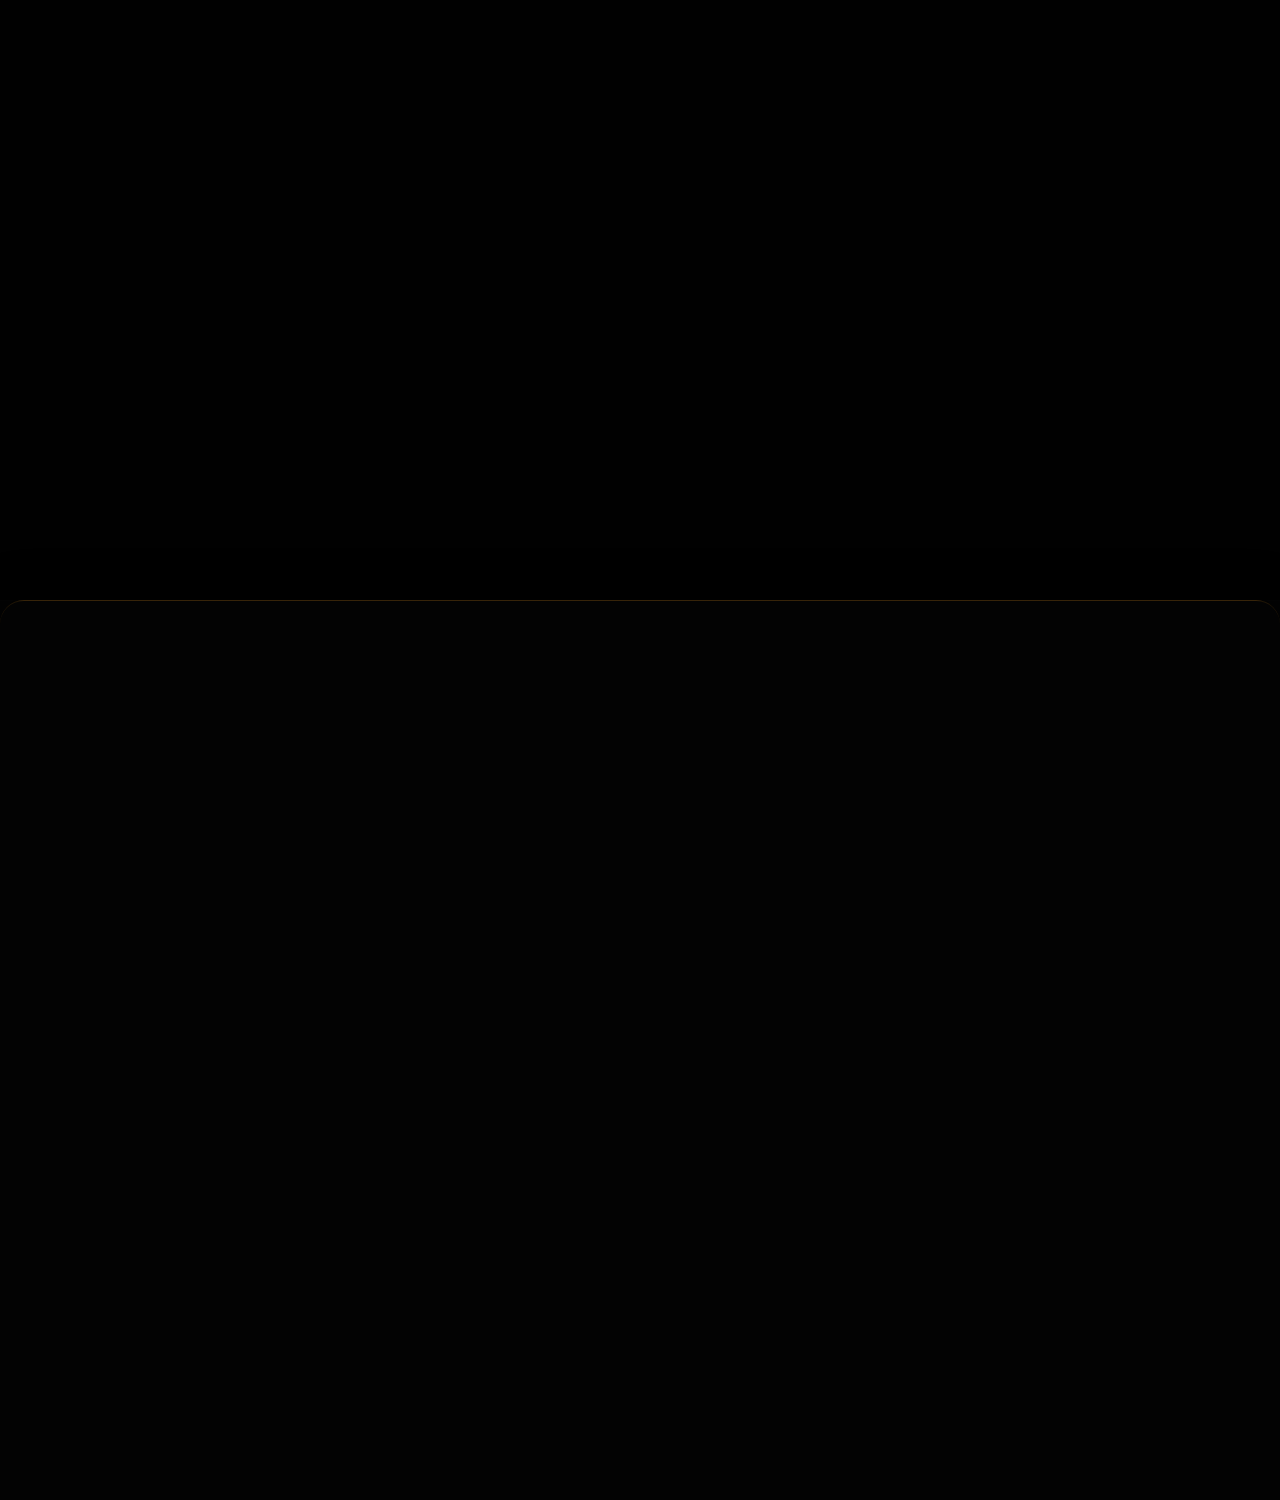
==== commit 2d4af71e: "Fix project root structure and restore proper files" ====
--- a/index.html
+++ b/index.html
@@ -3,8 +3,41 @@
 <head>
     <meta charset="UTF-8">
     <meta name="viewport" content="width=device-width, initial-scale=1.0">
-    <title>Oleksii Pryimak - Portfolio</title>
+    <title>Oleksii Pryimak | Portfolio – Python Developer &amp; Visual Artist</title>
     
+    <!-- Meta SEO & Robots -->
+    <meta name="robots" content="index, follow">
+    <meta name="description" content="Oficjalne portfolio Oleksii Pryimak. Specjalista z ponad 20-letnim doświadczeniem w branży kreatywnej, programista Python, twórca autorskich narzędzi e-commerce oraz artysta muralista.">
+    <meta name="keywords" content="Oleksii Pryimak, Oleksii Pryimak portfolio, Python Developer, Grafika komputerowa, Photoshop Python, Artystyczne Malowanie, Murale">
+    <meta name="author" content="Oleksii Pryimak">
+
+    <!-- Tag Kanoniczny (Canonical) -->
+    <link rel="canonical" href="https://oleksii.pryimak.pl/" />
+
+    <!-- Open Graph / Facebook -->
+    <meta property="og:type" content="website">
+    <meta property="og:url" content="https://oleksii.pryimak.pl/">
+    <meta property="og:title" content="Oleksii Pryimak | Portfolio – Python Developer &amp; Visual Artist">
+    <meta property="og:description" content="Oficjalne portfolio Oleksii Pryimak – Python Developer, Grafika Komputerowa, Artystyczne Malowanie.">
+    <meta property="og:image" content="https://oleksii.pryimak.pl/images/PNG/code.png">
+
+    <!-- Twitter Card -->
+    <meta name="twitter:card" content="summary_large_image">
+    <meta name="twitter:url" content="https://oleksii.pryimak.pl/">
+    <meta name="twitter:title" content="Oleksii Pryimak | Portfolio – Python Developer &amp; Visual Artist">
+    <meta name="twitter:description" content="Oficjalne portfolio Oleksii Pryimak – Python Developer, Grafika Komputerowa, Artystyczne Malowanie.">
+    <meta name="twitter:image" content="https://oleksii.pryimak.pl/images/PNG/code.png">
+
+    <!-- Google Analytics (GA4) -->
+    <script async src="https://www.googletagmanager.com/gtag/js?id=G-FC5D5TD5PJ"></script>
+    <script>
+      window.dataLayer = window.dataLayer || [];
+      function gtag(){dataLayer.push(arguments);}
+      gtag('js', new Date());
+
+      gtag('config', 'G-FC5D5TD5PJ');
+    </script>
+
     <!-- Import czcionek z Google Fonts -->
     <link rel="preconnect" href="https://fonts.googleapis.com">
     <link rel="preconnect" href="https://fonts.gstatic.com" crossorigin>
@@ -28,6 +61,8 @@
                 <span class="bar"></span>
             </button>
 
+            <div class="header-brand">Oleksii Pryimak</div>
+
             <!-- Language Switcher -->
             <div class="lang-container lang-container-right">
                 <div class="lang-btn active" id="btn-pl" onclick="switchLanguage('pl')">PL</div>
@@ -42,7 +77,7 @@
             <i class="fas fa-xmark"></i>
         </button>
         <nav class="mobile-nav-links">
-            <a href="#hero" onclick="scrollToId('hero');" data-lang-pl="O mnie" data-lang-en="About"></a>
+            <a href="#hero" onclick="scrollToId('hero');" data-lang-pl="O mnie" data-lang-en="About">O mnie</a>
             <a href="#programming" onclick="scrollToId('programming');" data-lang-pl="Programowanie" data-lang-en="Programming">Programowanie</a>
             <a href="#graphics" onclick="scrollToId('graphics');" data-lang-pl="Grafika Komputerowa" data-lang-en="Computer Graphics">Grafika Komputerowa</a>
             <a href="#art" onclick="scrollToId('art');" data-lang-pl="Artystyczne Malowanie" data-lang-en="Mural Art">Artystyczne Malowanie</a>
@@ -76,13 +111,16 @@
         <div class="overlay overlay-light"></div>
         <canvas id="particle-canvas"></canvas>
         <div class="container fade-in-section">
-            <h1 id="hero-title" data-lang-pl="Cześć" data-lang-en="Hello">Cześć</h1>
+            <h1 class="hero-title-container" id="hero-title">
+                <span class="hero-line hero-line-1 reveal-slide-up" data-lang-pl="Cześć, jestem Oleksii Pryimak" data-lang-en="Hi, I'm Oleksii Pryimak">Cześć, jestem Oleksii Pryimak</span>
+                <span class="hero-line hero-line-2 reveal-slide-up stagger-1" data-lang-pl="Creative Professional | Python Developer" data-lang-en="Creative Professional | Python Developer">Creative Professional | Python Developer</span>
+            </h1>
             <p id="hero-description" data-lang-pl="Mam na imię Oleksii. Od ponad 20 lat realizuję projekty dla e-commerce, sztuki wizualnej i architektury. Obecnie łączę Photoshopa z Pythonem, by tworzyć autorskie narzędzia rozwiązujące wyzwania operacyjne i zwiększające produktywność." 
                data-lang-en="My name is Oleksii. For over 20 years, I have been delivering projects across e-commerce, visual arts, and architecture. Currently, I combine Photoshop and Python to build custom tools that solve operational challenges and boost productivity.">
                 Mam na imię Oleksii. Jestem specjalistą w branży kreatywnej oraz programistą Python. Posiadam ponad 20-letnie doświadczenie w sektorze kreatywnym oraz bogate kompetencje w projektowaniu graficznym dla branż e-commerce, sztuki wizualnej i architektury.
             </p>
             
-            <div class="hero-socials reveal-slide-up stagger-1">
+            <div class="hero-socials reveal-slide-up stagger-2">
                 <a href="https://www.linkedin.com/in/oleksii-pryimak-42314186/" target="_blank">LinkedIn</a>
                 <a href="https://github.com/OleksiiPryimak" target="_blank">GitHub</a>
             </div>
@@ -94,23 +132,32 @@
         <div class="bg-image bg-prog"></div>
         <div class="overlay"></div>
         <div class="container fade-in-section">
-            <h2 class="section-title reveal-slide-left" data-lang-pl="Programowanie" data-lang-en="Programming">Programowanie</h2>
-            
-            <div class="section-desc reveal-slide-up stagger-1" data-lang-pl="Kursy i certyfikaty: Generative AI Leader/2026, Basics: HTML, CSS, JavaScript/2025, Practical Python - Course/2023, Creative Skills for Innovation - Workshop/PFR & Google/2019"
-                 data-lang-en="Courses & Certificates: Generative AI Leader/2026, Basics: HTML, CSS, JavaScript/2025, Practical Python - Course/2023, Creative Skills for Innovation - Workshop/PFR & Google/2019">
-                 Kursy i certyfikaty: Generative AI Leader/2026, Basics: HTML, CSS, JavaScript/2025, Practical Python - Course/2023, Creative Skills for Innovation - Workshop/PFR & Google/2019
-            </div>
-
-            <div class="skills-grid">
-                <div class="grid-item reveal-scale stagger-1" data-lang-pl="Główne narzędzie: Python" data-lang-en="Main Tool: Python">Główne narzędzie: Python</div>
-                <div class="grid-item reveal-scale stagger-2" data-lang-pl="Podstawy: HTML, CSS, JavaScript" data-lang-en="Basics: HTML, CSS, JavaScript">Podstawy: HTML, CSS, JavaScript</div>
-                <a href="https://github.com/OleksiiPryimak" class="grid-item link-block reveal-scale stagger-3" data-lang-pl="GitHub Profile" data-lang-en="GitHub Profile">GitHub Profile</a>
-            </div>
-
-            
-
-            <img src="images/PNG/code.png" alt="Code" class="content-image reveal-slide-up stagger-2">
-            
+            <div class="section-header-row">
+                <h2 class="section-title reveal-slide-left" data-lang-pl="Programowanie" data-lang-en="Programming">Programowanie</h2>
+                <a href="https://github.com/OleksiiPryimak" target="_blank" class="cta-btn reveal-slide-left stagger-1" data-lang-pl="Profil GitHub" data-lang-en="GitHub Profile">Profil GitHub</a>
+            </div>
+
+            <div class="section-desc reveal-slide-up stagger-1" 
+                 data-lang-pl="Posiadam wieloletnie praktyczne doświadczenie w tworzeniu dedykowanych skryptów oraz automatyzacji procesów biznesowych przy użyciu języka Python. Specjalizuję się w integracji narzędzi e-commerce, automatyzacji obróbki grafiki (Photoshop API / Scripting) oraz pisaniu wydajnego kodu rozwijającego produktywność operacyjną."
+                 data-lang-en="I have many years of hands-on experience developing custom Python scripts and business process automations. I specialize in e-commerce tools integration, graphics processing automation (Photoshop API / Scripting), and writing efficient code that boosts operational productivity.">
+                 Posiadam wieloletnie praktyczne doświadczenie w tworzeniu dedykowanych skryptów oraz automatyzacji procesów biznesowych przy użyciu języka Python. Specjalizuję się w integracji narzędzi e-commerce, automatyzacji obróbki grafiki (Photoshop API / Scripting) oraz pisaniu wydajnego kodu rozwijającego produktywność operacyjną.
+            </div>
+
+            <div class="section-details reveal-fade stagger-2">
+                <h4 data-lang-pl="Kursy i Certyfikaty" data-lang-en="Courses & Certificates">Kursy i Certyfikaty</h4>
+                <ul>
+                    <li>Generative AI Leader (2026)</li>
+                    <li>Basics: HTML, CSS, JavaScript (2025)</li>
+                    <li>Practical Python - Course (2023)</li>
+                    <li>Creative Skills for Innovation - Workshop (PFR & Google, 2019)</li>
+                </ul>
+                <h4 data-lang-pl="Specjalizacja & Stack Techniczny" data-lang-en="Specialization & Tech Stack">Specjalizacja & Stack Techniczny</h4>
+                <ul>
+                    <li data-lang-pl="Python (Pandas, Automatyzacja, Scripting, REST APIs)" data-lang-en="Python (Pandas, Automation, Scripting, REST APIs)">Python (Pandas, Automatyzacja, Scripting, REST APIs)</li>
+                    <li data-lang-pl="Automatyzacja Adobe Photoshop (ExtendScript / Python API)" data-lang-en="Adobe Photoshop Automation (ExtendScript / Python API)">Automatyzacja Adobe Photoshop (ExtendScript / Python API)</li>
+                    <li data-lang-pl="Narzędzia E-commerce & Skrypty Optymalizacyjne" data-lang-en="E-commerce Tools & Optimization Scripts">Narzędzia E-commerce & Skrypty Optymalizacyjne</li>
+                </ul>
+            </div>
         </div>
     </section>
 
@@ -119,21 +166,40 @@
         <div class="bg-image bg-graph"></div>
         <div class="overlay"></div>
         <div class="container fade-in-section">
-            <h2 class="section-title reveal-slide-left" data-lang-pl="Grafika Komputerowa" data-lang-en="Computer Graphics">Grafika Komputerowa</h2>
-
-            <div class="section-desc reveal-slide-up stagger-1" data-lang-pl="Główne narzędzie: Adobe Photoshop. Pracowałem również z oprogramowaniem: Affinity, Inkscape (grafika wektorowa), Blender (grafika 3D), AutoCAD, NanoCAD (projekty CAD) oraz HitFilm Express (edycja wideo)."
-                 data-lang-en="Main Tool: Adobe Photoshop. I also worked with software: Affinity, Inkscape (vector graphics), Blender (3D graphics), AutoCAD, NanoCAD (CAD projects), and HitFilm Express (video editing).">
-                 Pracowałem również z oprogramowaniem: Affinity, Inkscape (grafika wektorowa), Blender (grafika 3D), AutoCAD, NanoCAD (projekty CAD) oraz HitFilm Express (edycja wideo).
-            </div>
-
-            <div class="skills-grid">
-                <div class="grid-item reveal-scale stagger-1" data-lang-pl="Główne narzędzie: Adobe Photoshop" data-lang-en="Main Tool: Adobe Photoshop">Główne narzędzie: Adobe Photoshop</div>
-                <div class="grid-item reveal-scale stagger-2" data-lang-pl="Zautomatyzowane Operacje Photoshop" data-lang-en="Automated Photoshop Actions">Zautomatyzowane Operacje Photoshop</div>
-                <a href="pages/graphic.html" class="grid-item link-block reveal-scale stagger-3" data-lang-pl="Zobacz Portfolio" data-lang-en="View Portfolio">Zobacz Portfolio</a>
-            </div>
-
-            <img src="images/PNG/graphics.png" alt="Graphics" class="content-image reveal-slide-up stagger-2">
-            </div>
+            <div class="section-header-row">
+                <h2 class="section-title reveal-slide-left" data-lang-pl="Grafika Komputerowa" data-lang-en="Computer Graphics">Grafika Komputerowa</h2>
+            </div>
+
+            <div class="section-desc reveal-slide-up stagger-1" 
+                 data-lang-pl="W dziedzinie grafiki komputerowej stawiam na precyzję, kompozycję oraz maksymalną wydajność pracy. Od ponad dwóch dekad pracuję z pakietem Adobe Photoshop, tworząc nie tylko zaawansowane kreacje wizualne dla e-commerce i sztuki, ale również przygotowując zautomatyzowane operacje usprawniające masowe przetwarzanie obrazów."
+                 data-lang-en="In computer graphics, I focus on precision, composition, and maximum workflow efficiency. For over two decades, I have worked with Adobe Photoshop, creating advanced visual assets for e-commerce and visual arts, as well as automated actions for batch image processing.">
+                 W dziedzinie grafiki komputerowej stawiam na precyzję, kompozycję oraz maksymalną wydajność pracy. Od ponad dwóch dekad pracuję z pakietem Adobe Photoshop, tworząc nie tylko zaawansowane kreacje wizualne dla e-commerce i sztuki, ale również przygotowując zautomatyzowane operacje usprawniające masowe przetwarzanie obrazów.
+            </div>
+
+            <div class="section-details reveal-fade stagger-2">
+                <h4 data-lang-pl="Wykorzystywane Oprogramowanie" data-lang-en="Software Ecosystem">Wykorzystywane Oprogramowanie</h4>
+                <ul>
+                    <li>Adobe Photoshop (20+ lat doświadczenia: zaawansowany retusz, kompozycja, skrypty)</li>
+                    <li>Affinity Designer & Inkscape (grafika wektorowa i ilustracje)</li>
+                    <li>Blender (modelowanie 3D oraz renderowanie wizualizacyjne)</li>
+                    <li>AutoCAD & NanoCAD (dokumentacja techniczna i projekty CAD)</li>
+                    <li>HitFilm Express (edycja i postprodukcja materiałów wideo)</li>
+                </ul>
+            </div>
+        </div>
+    </section>
+
+    <section id="graphics-gallery" class="gallery-section">
+        <div class="bg-image bg-graph"></div>
+        <div class="overlay"></div>
+        <div class="container fade-in-section">
+            <div class="section-header-row">
+                <h2 class="section-title reveal-slide-left" data-lang-pl="Galeria Grafiki" data-lang-en="Graphics Gallery">Galeria Grafiki</h2>
+            </div>
+            <div class="section-desc reveal-slide-up stagger-1" data-lang-pl="Interaktywna, przewijana galeria prac graficznych. Przesuń lub kliknij, aby wybrać centralny obraz." data-lang-en="Interactive, scrolling gallery of graphic works. Swipe or click to center each image.">
+                Interaktywna, przewijana galeria prac graficznych. Przesuń lub kliknij, aby wybrać centralny obraz.
+            </div>
+            <div class="carousel-3d" id="carousel-graphics"></div>
         </div>
     </section>
 
@@ -142,20 +208,39 @@
         <div class="bg-image bg-art"></div>
         <div class="overlay"></div>
         <div class="container fade-in-section">
-            <h2 class="section-title reveal-slide-left" data-lang-pl="Artystyczne Malowanie" data-lang-en="Mural art">Artystyczne Malowanie</h2>
-
-            <div class="section-desc reveal-slide-up stagger-1" data-lang-pl="Moje portfolio obejmuje ponad 20 000 m² zrealizowanych projektów. Pierwszy komercyjny mural: 2004 r. Najwyższa realizacja: ok. 90 m wysokości. Największy pojedynczy projekt: ok. 2 000 m²."
-                 data-lang-en="My portfolio includes over 20,000 m² of completed projects. First commercial mural: 2004. Highest realization: approx. 90 m high. Largest single project: approx. 2,000 m².">
-                 Moje portfolio obejmuje ponad 20 000 m² zrealizowanych projektów. Pierwszy komercyjny mural: 2004 r. Najwyższa realizacja: ok. 90 m wysokości. Największy pojedynczy projekt: ok. 2 000 m².
-            </div>
-
-            <div class="skills-grid">
-                <div class="grid-item reveal-scale stagger-1" data-lang-pl="Murale, Obrazy" data-lang-en="Mural art, Canvases">Murale, Obrazy</div>
-                <div class="grid-item reveal-scale stagger-2" data-lang-pl="Technika: farba w sprayu i akryl." data-lang-en="Technique: spray paint and acrylic">Technika: farba w sprayu i akryl.</div>
-                <a href="pages/art.html" class="grid-item link-block reveal-scale stagger-3" data-lang-pl="Galeria Prac" data-lang-en="Art Gallery">Galeria Prac</a>
-            </div>
-
-            <img src="images/PNG/art.png" alt="Art" class="content-image reveal-slide-up stagger-2">
+            <div class="section-header-row">
+                <h2 class="section-title reveal-slide-left" data-lang-pl="Artystyczne Malowanie" data-lang-en="Mural Art">Artystyczne Malowanie</h2>
+            </div>
+
+            <div class="section-desc reveal-slide-up stagger-1" 
+                 data-lang-pl="Artystyczne malowanie i murale wielkoformatowe stanowią fundament mojego doświadczenia w sztukach wizualnych. Zrealizowałem ponad 20 000 m² powierzchni malarskich w przestrzeni publicznej i prywatnej, łącząc tradycycyjne techniki malarskie (akryl, spray) z nowoczesnym projektowaniem koncepcyjnym."
+                 data-lang-en="Mural art and large-scale visual projects form the core foundation of my fine art background. I have executed over 20,000 m² of painted surfaces in public and private spaces, combining traditional techniques (spray paint, acrylics) with modern conceptual design.">
+                 Artystyczne malowanie i murale wielkoformatowe stanowią fundament mojego doświadczenia w sztukach wizualnych. Zrealizowałem ponad 20 000 m² powierzchni malarskich w przestrzeni publicznej i prywatnej, łącząc tradycyjne techniki malarskie (akryl, spray) z nowoczesnym projektowaniem koncepcyjnym.
+            </div>
+
+            <div class="section-details reveal-fade stagger-2">
+                <h4 data-lang-pl="Kluczowe Statystyki Projektowe" data-lang-en="Key Project Statistics">Kluczowe Statystyki Projektowe</h4>
+                <ul>
+                    <li data-lang-pl="Łączna powierzchnia zrealizowanych prac: ponad 20 000 m²" data-lang-en="Total executed surface area: over 20,000 m²">Łączna powierzchnia zrealizowanych prac: ponad 20 000 m²</li>
+                    <li data-lang-pl="Pierwszy komercyjny mural: 2004 r." data-lang-en="First commercial mural: 2004">Pierwszy komercyjny mural: 2004 r.</li>
+                    <li data-lang-pl="Najwyższa realizacja: ok. 90 metrów wysokości" data-lang-en="Highest realization: approx. 90 meters high">Najwyższa realizacja: ok. 90 metrów wysokości</li>
+                    <li data-lang-pl="Największy pojedynczy projekt: ok. 2 000 m²" data-lang-en="Largest single project: approx. 2,000 m²">Największy pojedynczy projekt: ok. 2 000 m²</li>
+                </ul>
+            </div>
+        </div>
+    </section>
+
+    <section id="art-gallery" class="gallery-section">
+        <div class="bg-image bg-art"></div>
+        <div class="overlay"></div>
+        <div class="container fade-in-section">
+            <div class="section-header-row">
+                <h2 class="section-title reveal-slide-left" data-lang-pl="Galeria Murali" data-lang-en="Mural Gallery">Galeria Murali</h2>
+            </div>
+            <div class="section-desc reveal-slide-up stagger-1" data-lang-pl="Nieskończona karuzela murali. Przesuń lub kliknij obok, aby wyśrodkować kolejne realizacje." data-lang-en="Endless mural carousel. Swipe or click side images to center the next work.">
+                Nieskończona karuzela murali. Przesuń lub kliknij obok, aby wyśrodkować kolejne realizacje.
+            </div>
+            <div class="carousel-3d" id="carousel-art"></div>
         </div>
     </section>
 
@@ -166,12 +251,16 @@
         <div class="container fade-in-section">
             <h2 class="section-title reveal-slide-down" style="text-align: center; border: none;" data-lang-pl="Kontakt" data-lang-en="Contact">Kontakt</h2>
             
-            <div class="contact-box reveal-scale stagger-1">
+            <p class="contact-cta reveal-slide-down stagger-1" data-lang-pl="Jesteś zainteresowany współpracą? Napisz do mnie!" data-lang-en="Interested in working together? Drop me a line!">
+                Jesteś zainteresowany współpracą? Napisz do mnie!
+            </p>
+
+            <div class="contact-box reveal-scale stagger-2">
                 <i class="fas fa-envelope" style="font-size: 3rem; color: var(--accent-color); margin-bottom: 20px;"></i>
                 <br>
                 <a href="mailto:oleksii@pryimak.pl" style="font-size: 1.5rem;">oleksii@pryimak.pl</a>
             </div>
-            <div class="hero-socials reveal-slide-up stagger-2">
+            <div class="hero-socials reveal-slide-up stagger-3">
                 <a href="https://www.linkedin.com/in/oleksii-pryimak-42314186/" target="_blank">LinkedIn</a>
             </div>
         </div>
--- a/css/style.css
+++ b/css/style.css
@@ -87,6 +87,43 @@
     border-radius: 14px;
     backdrop-filter: blur(10px);
     box-shadow: 0 8px 22px rgba(0, 0, 0, 0.24);
+}
+
+/* --- HEADER TEXT ROTATOR --- */
+.header-text-rotator {
+    position: relative;
+    height: 26px;
+    display: flex;
+    align-items: center;
+    justify-content: center;
+    overflow: hidden;
+    min-width: 180px;
+    max-width: 280px;
+    text-align: center;
+}
+
+.rotator-text {
+    position: absolute;
+    font-size: 0.8rem;
+    color: rgba(230, 230, 230, 0.85);
+    text-transform: uppercase;
+    letter-spacing: 1px;
+    white-space: nowrap;
+    opacity: 0;
+    transform: translateY(12px);
+    transition: opacity 0.4s ease, transform 0.4s ease;
+    pointer-events: none;
+    font-weight: 400;
+}
+
+.rotator-text.active {
+    opacity: 1;
+    transform: translateY(0);
+}
+
+.rotator-text.exit {
+    opacity: 0;
+    transform: translateY(-12px);
 }
 
 .lang-container-right {
@@ -371,22 +408,21 @@
 }
 
 /* --- SECTIONS LAYOUT --- */
-/* --- STACKING CARDS SECTIONS LAYOUT --- */
 section {
     min-height: 100vh;
-    width: 100%;
-    position: sticky;
-    top: 0;
+    height: auto;
+    width: 100%;
+    position: relative;
     display: flex;
     flex-direction: column;
     justify-content: center;
     align-items: center;
-    padding: 90px 40px;
+    padding: 100px 40px 100px 40px;
     background-color: var(--bg-color); /* Opaque background prevents content bleed-through */
     border-radius: 24px 24px 0 0;
     border-top: 1px solid rgba(255, 159, 28, 0.2);
-    box-shadow: 0 -10px 35px rgba(0, 0, 0, 0.7);
-    overflow: hidden;
+    box-shadow: 0 -10px 35px rgba(0, 0, 0, 0.5);
+    overflow: visible;
 }
 
 /* Stacking Order per Section */
@@ -531,13 +567,31 @@
 }
 
 /* --- HERO SECTION --- */
-#hero h1 {
-    font-size: 4rem;
-    margin-bottom: 20px;
-    letter-spacing: -2px;
-    text-shadow: 0 4px 10px rgba(0,0,0,0.5);
-    min-height: 1.2em;
-    min-width: 100px;
+.hero-title-container {
+    display: flex;
+    flex-direction: column;
+    align-items: center;
+    margin-bottom: 25px;
+    width: 100%;
+}
+
+.hero-line {
+    display: block;
+    line-height: 1.25;
+    text-shadow: 0 4px 12px rgba(0,0,0,0.6);
+}
+
+.hero-line-1 {
+    font-size: 3rem;
+    font-weight: 600;
+    color: #ffffff;
+}
+
+.hero-line-2 {
+    font-size: 1.65rem;
+    font-weight: 400;
+    color: var(--accent-color);
+    margin-top: 10px;
 }
 
 #hero p {
@@ -554,12 +608,12 @@
     min-height: 120px;
 }
 
-/* Hide hero elements initially until typing effect starts */
-#hero-title, #hero-description {
+/* Hide hero-description initially until typing effect starts */
+#hero-description {
     visibility: hidden;
 }
 
-#hero-title.typing-active, #hero-description.typing-active {
+#hero-description.typing-active {
     visibility: visible;
 }
 
@@ -962,4 +1016,267 @@
         width: 100%;
         max-width: 450px;
     }
+
+    .header-brand-info {
+        font-size: 0.7rem;
+        max-width: 180px;
+        letter-spacing: 0.5px;
+    }
+
+    .hero-line-1 {
+        font-size: 2.1rem;
+    }
+
+    .hero-line-2 {
+        font-size: 1.2rem;
+    }
+
+    section {
+        padding: 90px 20px 80px 20px;
+    }
+}
+
+/* --- ACCORDION STYLES --- */
+.accordion-content {
+    max-height: 0;
+    overflow: hidden;
+    transition: max-height 0.4s cubic-bezier(0.16, 1, 0.3, 1), opacity 0.3s ease;
+    opacity: 0;
+    width: 100%;
+    max-width: 1200px;
+    margin: 0 auto;
+}
+
+.accordion-content.open {
+    opacity: 1;
+    margin-top: 20px;
+    margin-bottom: 30px;
+}
+
+.grid-item.grid-accordion-btn {
+    flex-direction: column;
+    gap: 6px;
+    cursor: pointer;
+    background: rgba(255, 159, 28, 0.05);
+    border: 1px solid rgba(255, 159, 28, 0.3);
+    color: var(--text-color);
+    font-family: inherit;
+    transition: all 0.3s ease;
+    width: 100%;
+}
+
+.grid-item.grid-accordion-btn:hover,
+.grid-item.grid-accordion-btn.active {
+    background: rgba(255, 159, 28, 0.15);
+    border-color: var(--accent-color);
+    color: var(--accent-color);
+    box-shadow: 0 0 15px rgba(255, 159, 28, 0.2);
+}
+
+.grid-acc-subtext {
+    font-size: 0.75rem;
+    color: var(--accent-color);
+    letter-spacing: 0.5px;
+    font-weight: 600;
+}
+
+.accordion-content.open {
+    opacity: 1;
+    margin-top: 15px;
+}
+
+.accordion-inner {
+    background: rgba(0, 0, 0, 0.45);
+    border: 1px solid rgba(255, 255, 255, 0.1);
+    border-radius: 10px;
+    padding: 24px;
+    text-align: left;
+    font-size: 0.95rem;
+    line-height: 1.7;
+    backdrop-filter: blur(5px);
+}
+
+.accordion-inner h4 {
+    color: var(--accent-color);
+    margin-bottom: 10px;
+    font-size: 1.05rem;
+    font-weight: 600;
+}
+
+.accordion-inner ul {
+    list-style-type: none;
+    padding-left: 0;
+    margin-bottom: 15px;
+}
+
+.accordion-inner ul li {
+    position: relative;
+    padding-left: 20px;
+    margin-bottom: 6px;
+    color: #ccc;
+}
+
+.accordion-inner ul li::before {
+    content: "▹";
+    position: absolute;
+    left: 0;
+    color: var(--accent-color);
+}
+
+/* --- CONTACT CTA & GALLERY FOOTER --- */
+.contact-cta {
+    font-size: 1.25rem;
+    color: #e0e0e0;
+    margin-bottom: 30px;
+    text-align: center;
+    font-weight: 300;
+}
+
+.gallery-intro-desc {
+    margin-top: 12px;
+    color: #aaa;
+    font-size: 1rem;
+    line-height: 1.6;
+    max-width: 800px;
+}
+
+.gallery-footer {
+    text-align: center;
+    padding: 40px 20px 20px 20px;
+    margin-top: 40px;
+    border-top: 1px solid rgba(255, 255, 255, 0.05);
+}
+
+.archive-link {
+    color: rgba(255, 255, 255, 0.25);
+    font-size: 0.8rem;
+    text-decoration: none;
+    transition: color 0.3s ease;
+}
+
+.archive-link:hover {
+    color: var(--accent-color);
+}
+
+/* === 3D Carousel styles (graphics & art galleries) === */
+.carousel-3d {
+  position: relative;
+  width: 100%;
+  height: 420px;
+  margin: 24px 0 40px;
+  perspective: 1200px;
+  overflow: visible;
+  display: flex;
+  align-items: center;
+  justify-content: center;
+}
+
+.carousel-3d .carousel-track {
+  position: relative;
+  width: 100%;
+  height: 100%;
+  transform-style: preserve-3d;
+  display: flex;
+  align-items: center;
+  justify-content: center;
+  pointer-events: none;
+}
+
+.carousel-3d .carousel-slide {
+  pointer-events: auto;
+  position: absolute;
+  top: 50%;
+  left: 50%;
+  width: min(52%, 520px);
+  height: min(72%, 420px);
+  transform-origin: center center;
+  background-size: cover;
+  background-position: center;
+  border-radius: 12px;
+  box-shadow: 0 18px 40px rgba(12,12,12,0.35);
+  transition: transform 420ms cubic-bezier(.22,.9,.35,1), opacity 420ms ease, filter 420ms ease;
+  transform-style: preserve-3d;
+  will-change: transform, opacity;
+  overflow: hidden;
+  border: 1px solid rgba(255,255,255,0.03);
+}
+
+/* states */
+.carousel-3d .carousel-slide.hidden {
+  opacity: 0;
+  pointer-events: none;
+  transform: translate3d(-50%, -50%, -800px) scale(0.6);
+  filter: blur(6px) saturate(0.8);
+}
+
+.carousel-3d .carousel-slide.prev-far,
+.carousel-3d .carousel-slide.next-far {
+  opacity: 0.18;
+  transform: translate3d(-50%, -50%, -300px) scale(0.78);
+  filter: saturate(0.8) grayscale(0.14);
+}
+
+.carousel-3d .carousel-slide.prev {
+  transform: translate3d(calc(-50% - 36%), -50%, -120px) rotateY(18deg) scale(0.9);
+  opacity: 0.7;
+  filter: brightness(0.88) saturate(0.9);
+}
+
+.carousel-3d .carousel-slide.next {
+  transform: translate3d(calc(-50% + 36%), -50%, -120px) rotateY(-18deg) scale(0.9);
+  opacity: 0.7;
+  filter: brightness(0.88) saturate(0.9);
+}
+
+.carousel-3d .carousel-slide.active {
+  transform: translate3d(-50%, -50%, 0) rotateY(0deg) scale(1.02);
+  opacity: 1;
+  z-index: 40;
+  box-shadow: 0 30px 60px rgba(8,8,8,0.45);
+  border-radius: 14px;
+}
+
+/* small screens: simpler stack & touch-friendly */
+@media (max-width: 900px) {
+  .carousel-3d { height: 360px; }
+  .carousel-3d .carousel-slide { width: 80%; height: 320px; border-radius: 10px; }
+  .carousel-3d .carousel-slide.prev,
+  .carousel-3d .carousel-slide.next,
+  .carousel-3d .carousel-slide.prev-far,
+  .carousel-3d .carousel-slide.next-far { opacity: 0.28; transform: translate3d(-50%, -50%, -60px) scale(0.86) rotateY(0); }
+  .carousel-3d .carousel-slide.hidden { display:none; }
+}
+
+/* accessibility focus */
+.carousel-3d .carousel-slide:focus {
+  outline: 3px solid rgba(255,255,255,0.08);
+  transform: translate3d(-50%, -50%, 0) scale(1.03);
+}
+
+/* Lightbox trigger hint (optional small overlay) */
+.carousel-3d .carousel-slide::after {
+  content: '';
+  position: absolute;
+  inset: 0;
+  transition: background-color 220ms ease;
+  background: linear-gradient(180deg, rgba(0,0,0,0) 40%, rgba(0,0,0,0.18));
+}
+
+/* === Neutralize old rotator & accordion rules (keeps markup harmless) === */
+.header-text-rotator,
+.rotator-text {
+  display: none !important;
+  visibility: hidden !important;
+  height: 0 !important;
+  overflow: hidden !important;
+}
+
+.accordion-content,
+.grid-accordion-btn,
+.grid-acc-subtext,
+.accordion-inner {
+  display: none !important;
+  max-height: none !important;
+  visibility: hidden !important;
+  overflow: hidden !important;
 }
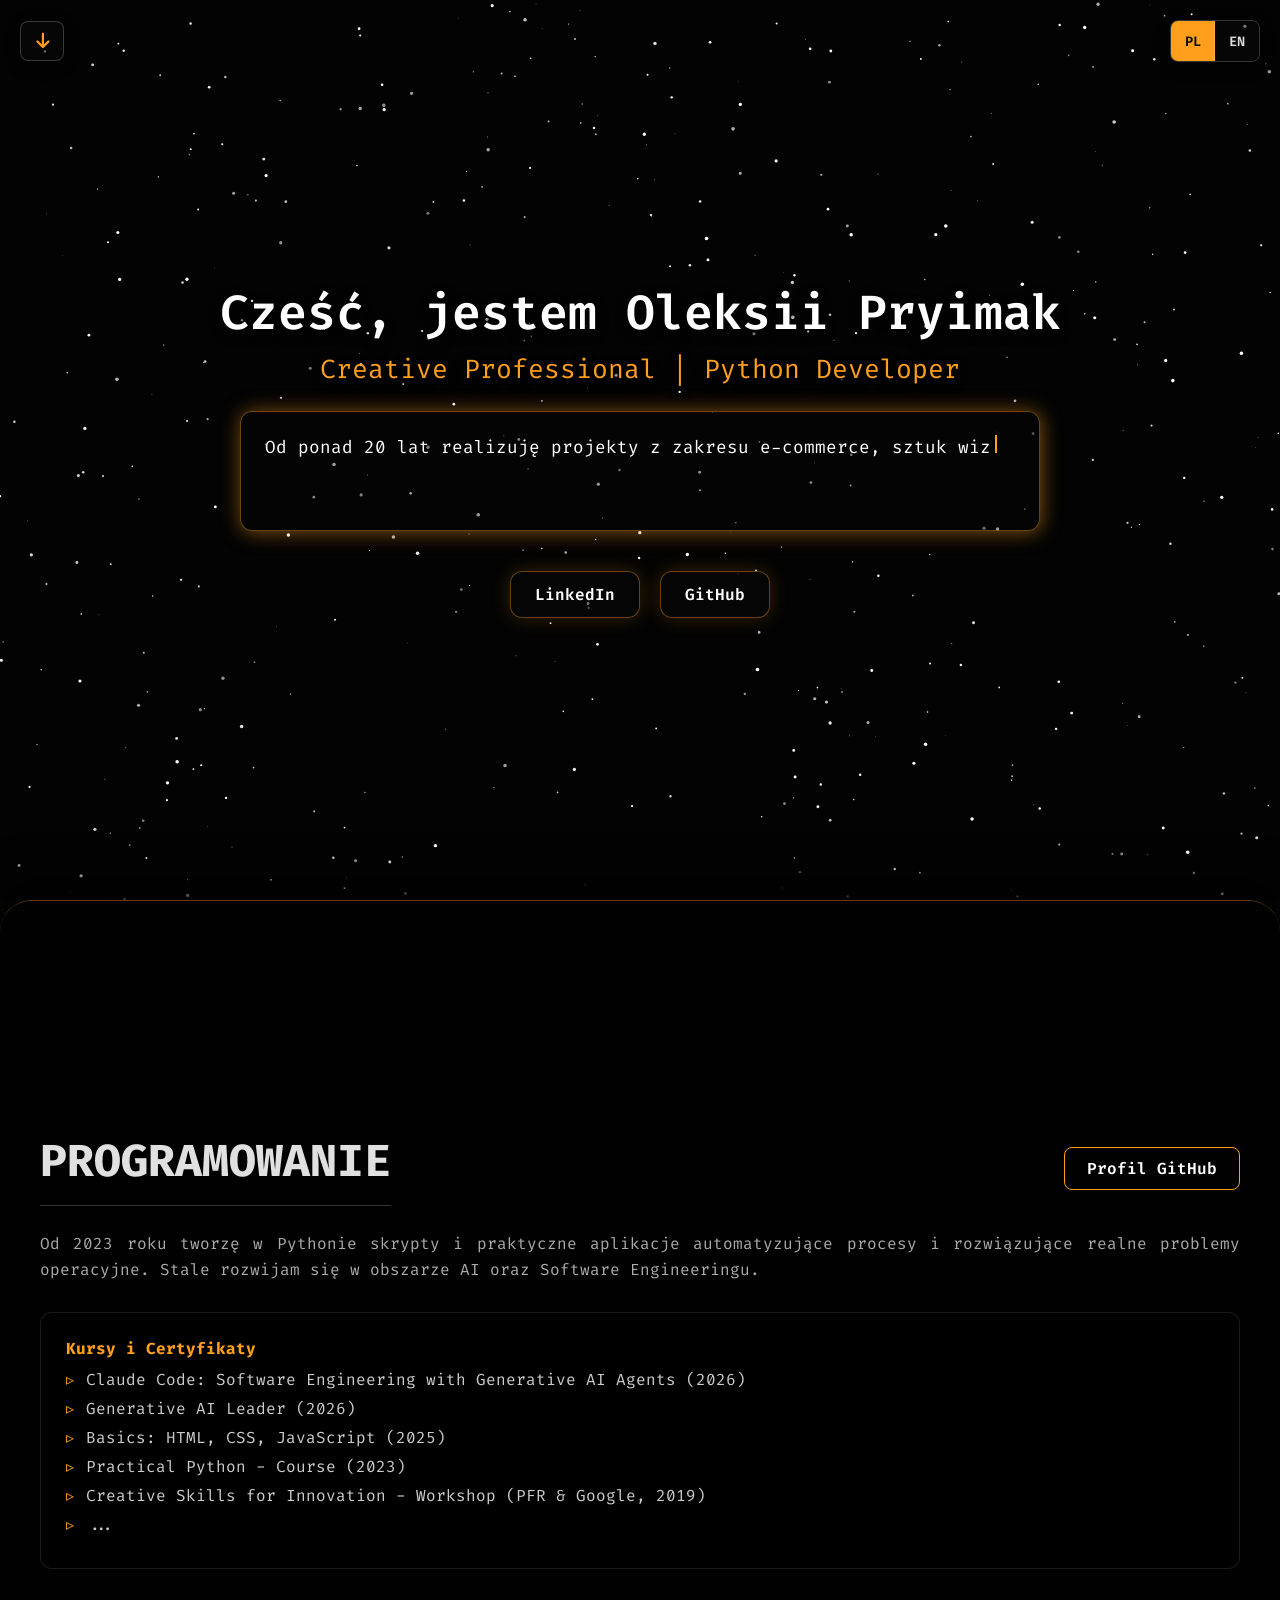
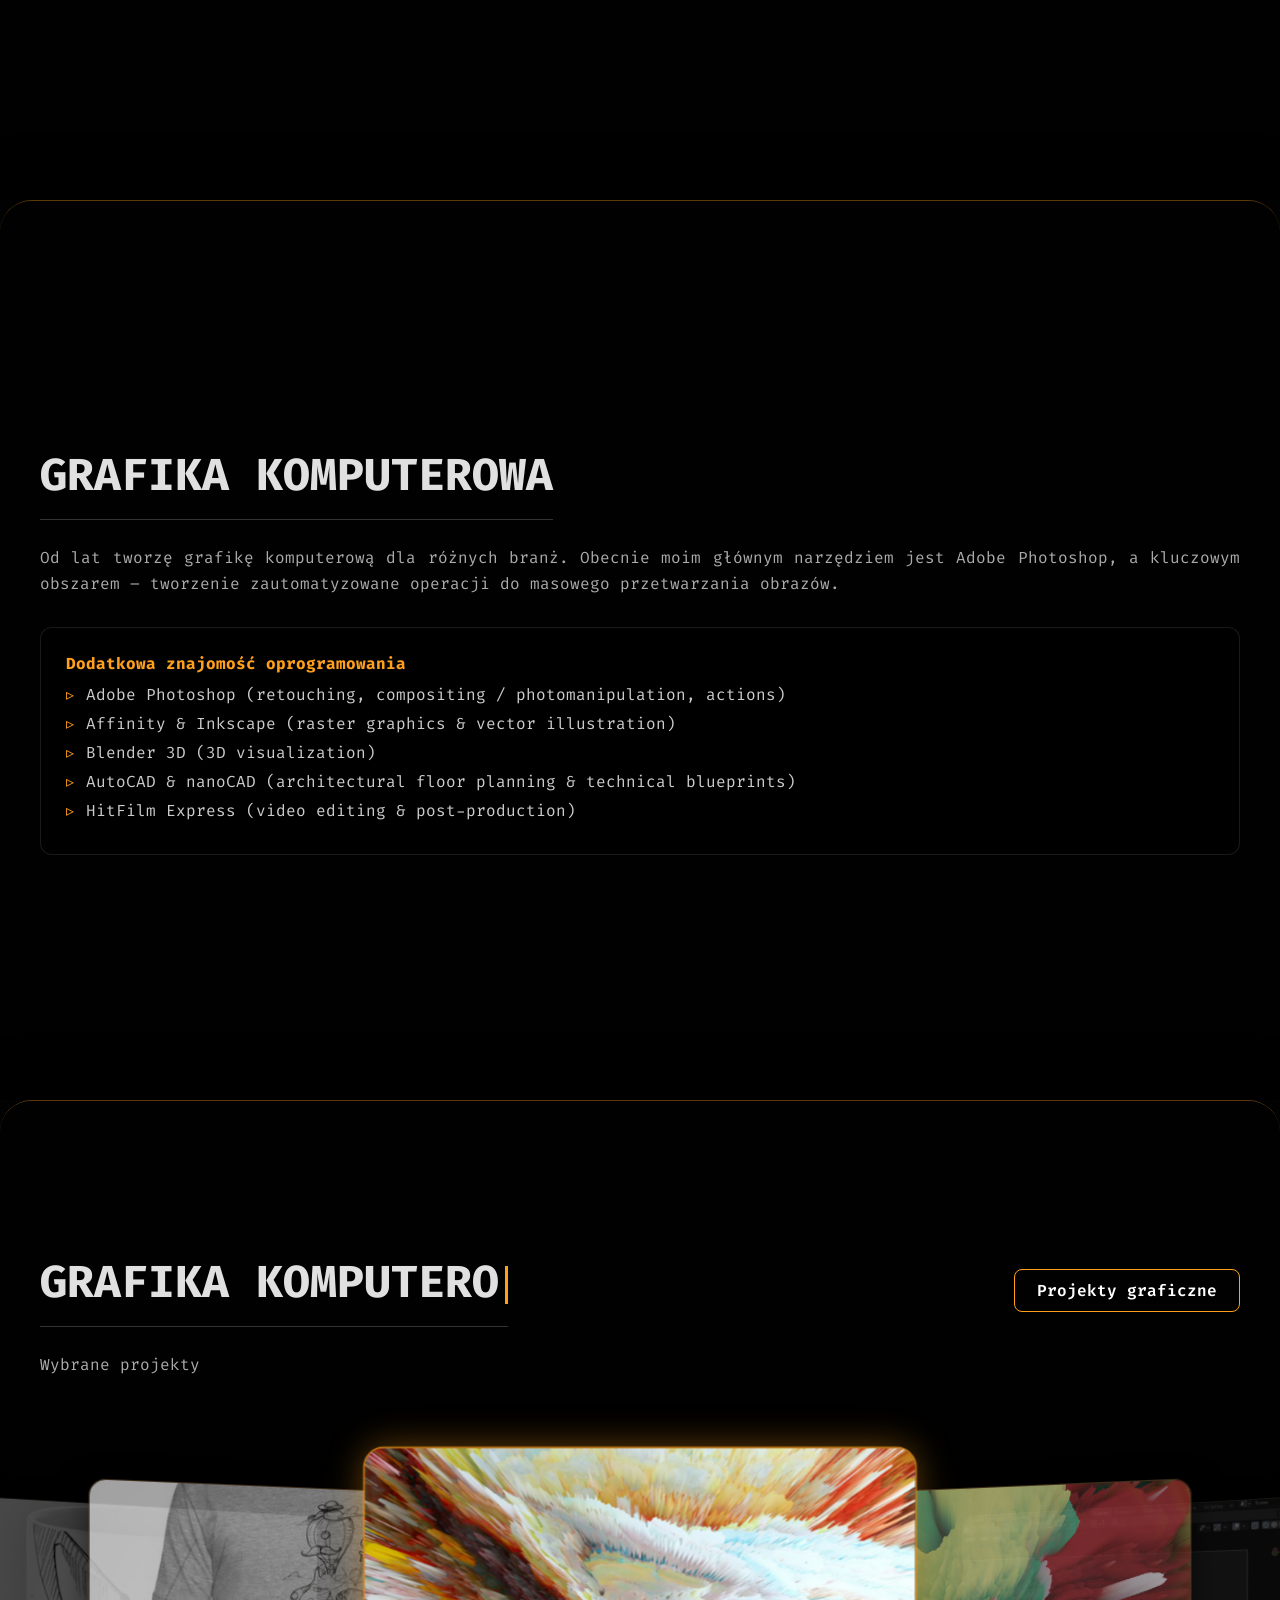
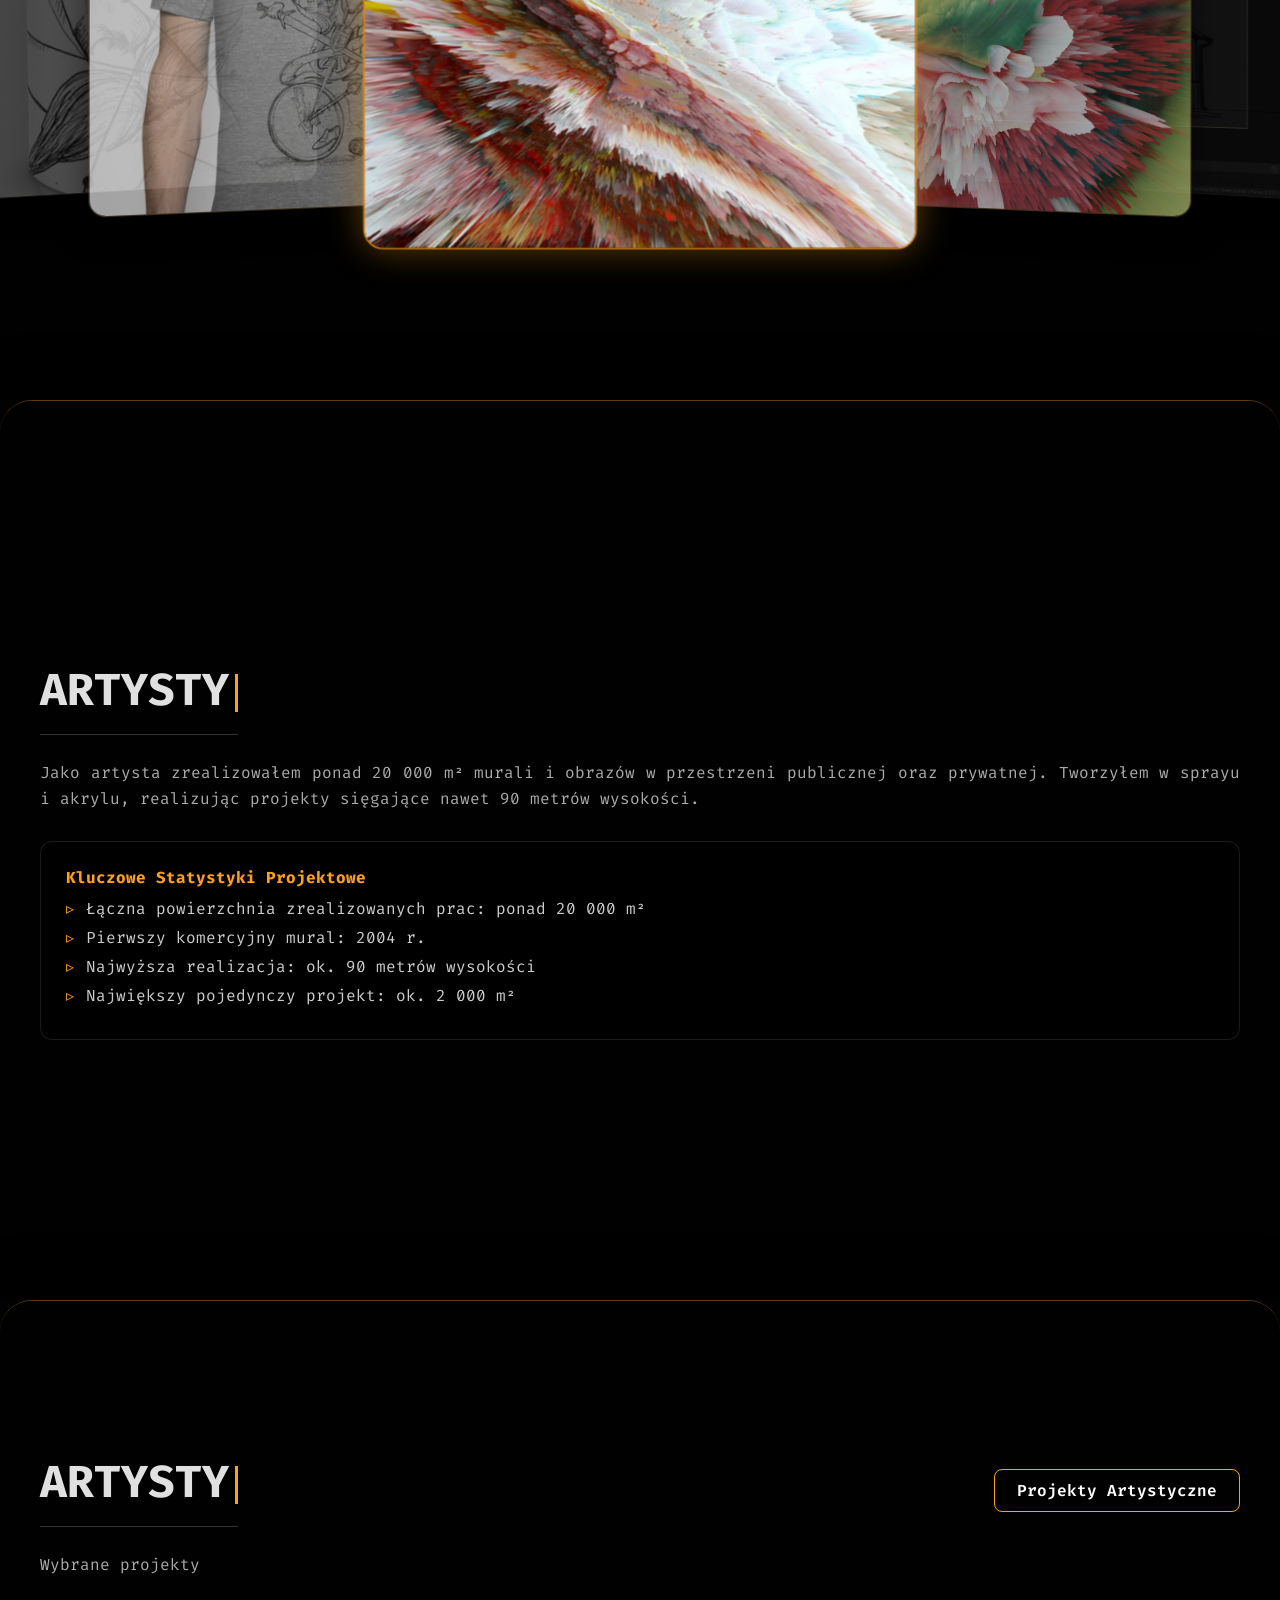
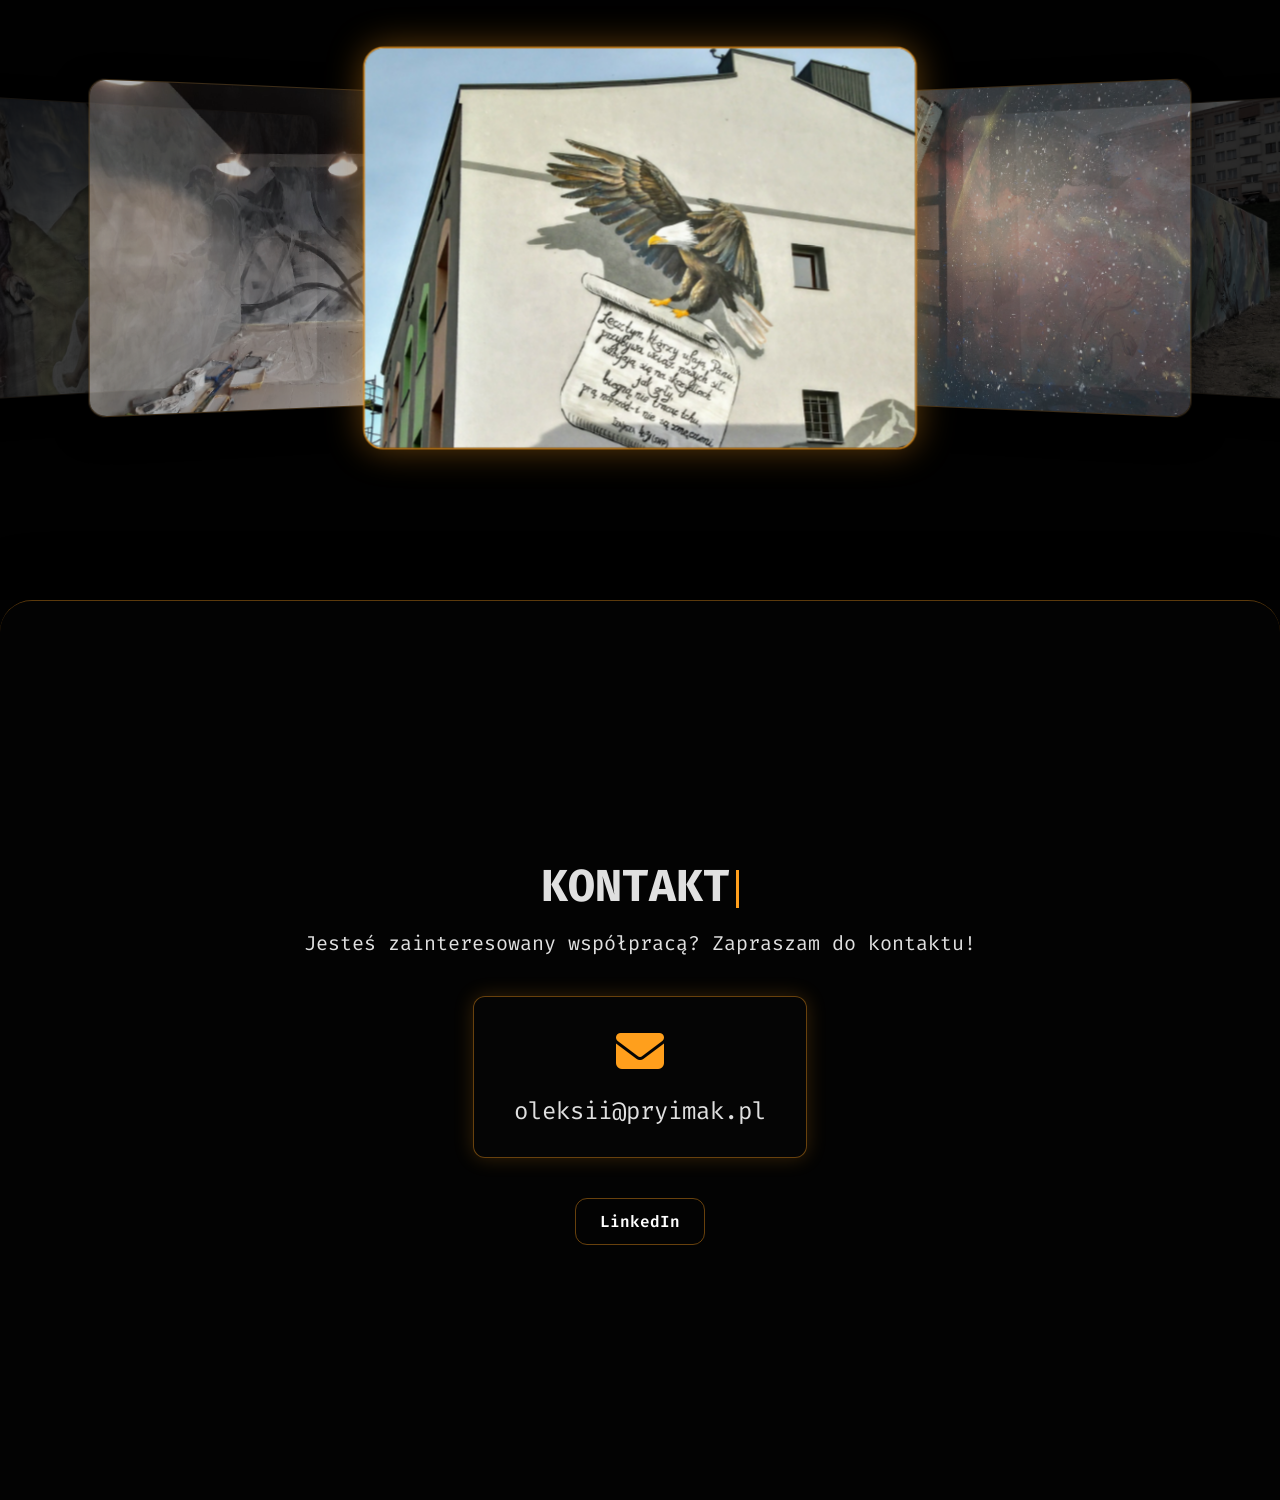
==== commit 18f7a306: "Nowa zmiana: optymalizacja SEO, dodanie nowej galerii i update README" ====
--- a/index.html
+++ b/index.html
@@ -51,23 +51,17 @@
 </head>
 <body>
 
-    <!-- Top Header (Language & Mobile Menu Toggle) -->
+    <!-- Górny przeźroczysty pasek z przyciskami po bokach -->
     <div class="top-header">
-        <div class="top-header-inner">
-            <!-- Mobile Hamburger Button -->
-            <button class="hamburger-btn" id="hamburger-btn" aria-label="Menu" onclick="toggleMobileMenu()">
-                <span class="bar"></span>
-                <span class="bar"></span>
-                <span class="bar"></span>
-            </button>
-
-            <div class="header-brand">Oleksii Pryimak</div>
-
-            <!-- Language Switcher -->
-            <div class="lang-container lang-container-right">
-                <div class="lang-btn active" id="btn-pl" onclick="switchLanguage('pl')">PL</div>
-                <div class="lang-btn" id="btn-en" onclick="switchLanguage('en')">EN</div>
-            </div>
+        <!-- Osobny element po lewej (Strzałka) -->
+        <button class="nav-scroll-btn" id="nav-scroll-btn" onclick="handleSmartScroll()" aria-label="Nawigacja">
+            <i class="fas fa-arrow-down" id="nav-scroll-icon"></i>
+        </button>
+
+        <!-- Osobny element po prawej (Języki PL / EN) -->
+        <div class="lang-container">
+            <div class="lang-btn active" id="btn-pl" onclick="switchLanguage('pl')">PL</div>
+            <div class="lang-btn" id="btn-en" onclick="switchLanguage('en')">EN</div>
         </div>
     </div>
 
@@ -85,25 +79,6 @@
         </nav>
     </div>
 
-    <!-- Right Navigation & Progress (Desktop) -->
-    <div class="nav-container">
-        <div class="nav-arrow nav-arrow-up" onclick="scrollToSection('up')" title="Poprzednia sekcja">
-            <i class="fas fa-chevron-up"></i>
-        </div>
-        
-        <div class="progress-bar">          
-            <!-- 5 segments corresponding to 5 sections -->
-            <div class="progress-segment" data-target="hero" data-tooltip-pl="Start" data-tooltip-en="Home" onclick="scrollToId('hero')"></div>
-            <div class="progress-segment" data-target="programming" data-tooltip-pl="Programowanie" data-tooltip-en="Programming" onclick="scrollToId('programming')"></div>
-            <div class="progress-segment" data-target="graphics" data-tooltip-pl="Grafika" data-tooltip-en="Graphics" onclick="scrollToId('graphics')"></div>
-            <div class="progress-segment" data-target="art" data-tooltip-pl="Sztuka" data-tooltip-en="Art" onclick="scrollToId('art')"></div>
-            <div class="progress-segment" data-target="contact" data-tooltip-pl="Kontakt" data-tooltip-en="Contact" onclick="scrollToId('contact')"></div>
-        </div>
-
-        <div class="nav-arrow nav-arrow-down" onclick="scrollToSection('down')" title="Następna sekcja">
-            <i class="fas fa-chevron-down"></i>
-        </div>
-    </div>
 
     <!-- 1. HERO SECTION -->
     <section id="hero">
@@ -115,9 +90,9 @@
                 <span class="hero-line hero-line-1 reveal-slide-up" data-lang-pl="Cześć, jestem Oleksii Pryimak" data-lang-en="Hi, I'm Oleksii Pryimak">Cześć, jestem Oleksii Pryimak</span>
                 <span class="hero-line hero-line-2 reveal-slide-up stagger-1" data-lang-pl="Creative Professional | Python Developer" data-lang-en="Creative Professional | Python Developer">Creative Professional | Python Developer</span>
             </h1>
-            <p id="hero-description" data-lang-pl="Mam na imię Oleksii. Od ponad 20 lat realizuję projekty dla e-commerce, sztuki wizualnej i architektury. Obecnie łączę Photoshopa z Pythonem, by tworzyć autorskie narzędzia rozwiązujące wyzwania operacyjne i zwiększające produktywność." 
-               data-lang-en="My name is Oleksii. For over 20 years, I have been delivering projects across e-commerce, visual arts, and architecture. Currently, I combine Photoshop and Python to build custom tools that solve operational challenges and boost productivity.">
-                Mam na imię Oleksii. Jestem specjalistą w branży kreatywnej oraz programistą Python. Posiadam ponad 20-letnie doświadczenie w sektorze kreatywnym oraz bogate kompetencje w projektowaniu graficznym dla branż e-commerce, sztuki wizualnej i architektury.
+            <p id="hero-description" data-lang-pl="Od ponad 20 lat realizuję projekty z zakresu e-commerce, sztuk wizualnych i architektury. Obecnie pracuję w jednej z wiodących firm e-commerce, gdzie tworzę dedykowane narzędzia rozwiązujące wyzwania operacyjne i zwiększające produktywność w ramach studia fotograficznego oraz procesów retuszu." 
+               data-lang-en="For over 20 years, I have been delivering projects across e-commerce, visual arts, and architecture. Currently, I work at one of the leading e-commerce companies, building custom tools to solve operational challenges and boost productivity across photo studio and retouching processes.">
+                Od ponad 20 lat realizuję projekty z zakresu e-commerce, sztuk wizualnych i architektury. Obecnie pracuję w jednej z wiodących firm e-commerce, gdzie tworzę dedykowane narzędzia rozwiązujące wyzwania operacyjne i zwiększające produktywność w ramach studia fotograficznego oraz procesów retuszu.
             </p>
             
             <div class="hero-socials reveal-slide-up stagger-2">
@@ -134,28 +109,25 @@
         <div class="container fade-in-section">
             <div class="section-header-row">
                 <h2 class="section-title reveal-slide-left" data-lang-pl="Programowanie" data-lang-en="Programming">Programowanie</h2>
+
                 <a href="https://github.com/OleksiiPryimak" target="_blank" class="cta-btn reveal-slide-left stagger-1" data-lang-pl="Profil GitHub" data-lang-en="GitHub Profile">Profil GitHub</a>
             </div>
 
             <div class="section-desc reveal-slide-up stagger-1" 
-                 data-lang-pl="Posiadam wieloletnie praktyczne doświadczenie w tworzeniu dedykowanych skryptów oraz automatyzacji procesów biznesowych przy użyciu języka Python. Specjalizuję się w integracji narzędzi e-commerce, automatyzacji obróbki grafiki (Photoshop API / Scripting) oraz pisaniu wydajnego kodu rozwijającego produktywność operacyjną."
-                 data-lang-en="I have many years of hands-on experience developing custom Python scripts and business process automations. I specialize in e-commerce tools integration, graphics processing automation (Photoshop API / Scripting), and writing efficient code that boosts operational productivity.">
-                 Posiadam wieloletnie praktyczne doświadczenie w tworzeniu dedykowanych skryptów oraz automatyzacji procesów biznesowych przy użyciu języka Python. Specjalizuję się w integracji narzędzi e-commerce, automatyzacji obróbki grafiki (Photoshop API / Scripting) oraz pisaniu wydajnego kodu rozwijającego produktywność operacyjną.
+                 data-lang-pl="Od 2023 roku tworzę w Pythonie skrypty i praktyczne aplikacje automatyzujące procesy i rozwiązujące realne problemy operacyjne. Stale rozwijam się w obszarze AI oraz Software Engineeringu."
+                 data-lang-en="Since 2023, I’ve been developing Python scripts and practical applications that automate processes and solve real operational challenges. I am continuously expanding my skills in AI and Software Engineering.">
+                 Od 2023 roku tworzę w Pythonie skrypty i praktyczne aplikacje automatyzujące procesy i rozwiązujące realne problemy operacyjne. Stale rozwijam się w obszarze AI oraz Software Engineeringu.
             </div>
 
             <div class="section-details reveal-fade stagger-2">
                 <h4 data-lang-pl="Kursy i Certyfikaty" data-lang-en="Courses & Certificates">Kursy i Certyfikaty</h4>
                 <ul>
+                    <li>Claude Code: Software Engineering with Generative AI Agents (2026)</li>
                     <li>Generative AI Leader (2026)</li>
                     <li>Basics: HTML, CSS, JavaScript (2025)</li>
                     <li>Practical Python - Course (2023)</li>
                     <li>Creative Skills for Innovation - Workshop (PFR & Google, 2019)</li>
-                </ul>
-                <h4 data-lang-pl="Specjalizacja & Stack Techniczny" data-lang-en="Specialization & Tech Stack">Specjalizacja & Stack Techniczny</h4>
-                <ul>
-                    <li data-lang-pl="Python (Pandas, Automatyzacja, Scripting, REST APIs)" data-lang-en="Python (Pandas, Automation, Scripting, REST APIs)">Python (Pandas, Automatyzacja, Scripting, REST APIs)</li>
-                    <li data-lang-pl="Automatyzacja Adobe Photoshop (ExtendScript / Python API)" data-lang-en="Adobe Photoshop Automation (ExtendScript / Python API)">Automatyzacja Adobe Photoshop (ExtendScript / Python API)</li>
-                    <li data-lang-pl="Narzędzia E-commerce & Skrypty Optymalizacyjne" data-lang-en="E-commerce Tools & Optimization Scripts">Narzędzia E-commerce & Skrypty Optymalizacyjne</li>
+                    <li>...</li>
                 </ul>
             </div>
         </div>
@@ -171,33 +143,36 @@
             </div>
 
             <div class="section-desc reveal-slide-up stagger-1" 
-                 data-lang-pl="W dziedzinie grafiki komputerowej stawiam na precyzję, kompozycję oraz maksymalną wydajność pracy. Od ponad dwóch dekad pracuję z pakietem Adobe Photoshop, tworząc nie tylko zaawansowane kreacje wizualne dla e-commerce i sztuki, ale również przygotowując zautomatyzowane operacje usprawniające masowe przetwarzanie obrazów."
-                 data-lang-en="In computer graphics, I focus on precision, composition, and maximum workflow efficiency. For over two decades, I have worked with Adobe Photoshop, creating advanced visual assets for e-commerce and visual arts, as well as automated actions for batch image processing.">
-                 W dziedzinie grafiki komputerowej stawiam na precyzję, kompozycję oraz maksymalną wydajność pracy. Od ponad dwóch dekad pracuję z pakietem Adobe Photoshop, tworząc nie tylko zaawansowane kreacje wizualne dla e-commerce i sztuki, ale również przygotowując zautomatyzowane operacje usprawniające masowe przetwarzanie obrazów.
+                 data-lang-pl="Od lat tworzę grafikę komputerową dla różnych branż. Obecnie moim głównym narzędziem jest Adobe Photoshop, a kluczowym obszarem – tworzenie zautomatyzowane operacji do masowego przetwarzania obrazów."
+                 data-lang-en="For years, I’ve been creating computer graphics across various industries. Today, my primary tool is Adobe Photoshop, with a main focus on creating automated operations for mass image processing. ">
+                Od lat tworzę grafikę komputerową dla różnych branż. Obecnie moim głównym narzędziem jest Adobe Photoshop, a kluczowym obszarem – tworzenie zautomatyzowane operacji do masowego przetwarzania obrazów.
             </div>
 
             <div class="section-details reveal-fade stagger-2">
-                <h4 data-lang-pl="Wykorzystywane Oprogramowanie" data-lang-en="Software Ecosystem">Wykorzystywane Oprogramowanie</h4>
+                <h4 data-lang-pl="Dodatkowa znajomość oprogramowania" data-lang-en="Additional software experience:">Dodatkowa znajomość oprogramowania</h4>
                 <ul>
-                    <li>Adobe Photoshop (20+ lat doświadczenia: zaawansowany retusz, kompozycja, skrypty)</li>
-                    <li>Affinity Designer & Inkscape (grafika wektorowa i ilustracje)</li>
-                    <li>Blender (modelowanie 3D oraz renderowanie wizualizacyjne)</li>
-                    <li>AutoCAD & NanoCAD (dokumentacja techniczna i projekty CAD)</li>
-                    <li>HitFilm Express (edycja i postprodukcja materiałów wideo)</li>
+                    <li>Adobe Photoshop (retouching, compositing / photomanipulation, actions)</li>
+                    <li>Affinity & Inkscape (raster graphics & vector illustration)</li>
+                    <li>Blender 3D (3D visualization)</li>
+                    <li>AutoCAD & nanoCAD (architectural floor planning & technical blueprints)</li>
+                    <li>HitFilm Express (video editing & post-production)</li>
                 </ul>
             </div>
         </div>
     </section>
 
+    <!-- GRAPHICS GALLERY SECTION -->
     <section id="graphics-gallery" class="gallery-section">
         <div class="bg-image bg-graph"></div>
         <div class="overlay"></div>
         <div class="container fade-in-section">
             <div class="section-header-row">
-                <h2 class="section-title reveal-slide-left" data-lang-pl="Galeria Grafiki" data-lang-en="Graphics Gallery">Galeria Grafiki</h2>
-            </div>
-            <div class="section-desc reveal-slide-up stagger-1" data-lang-pl="Interaktywna, przewijana galeria prac graficznych. Przesuń lub kliknij, aby wybrać centralny obraz." data-lang-en="Interactive, scrolling gallery of graphic works. Swipe or click to center each image.">
-                Interaktywna, przewijana galeria prac graficznych. Przesuń lub kliknij, aby wybrać centralny obraz.
+                <h2 class="section-title reveal-slide-left" data-lang-pl="Grafika Komputerowa / Galeria" data-lang-en="Computer Graphics Gallery">Grafika Komputerowa / Grafiki</h2>
+                <!-- PRZYCISK PROWADZĄCY DO PODSTRONY GRAPHICS.HTML -->
+                <a href="pages/graphics.html" class="cta-btn reveal-slide-left stagger-1" data-lang-pl="Projekty graficzne" data-lang-en="Graphics Projects">Graphics Projects</a>
+            </div>
+            <div class="section-desc reveal-slide-up stagger-1" data-lang-pl="Wybrane projekty" data-lang-en="Selected projects">
+                Wybrane projekty
             </div>
             <div class="carousel-3d" id="carousel-graphics"></div>
         </div>
@@ -209,13 +184,13 @@
         <div class="overlay"></div>
         <div class="container fade-in-section">
             <div class="section-header-row">
-                <h2 class="section-title reveal-slide-left" data-lang-pl="Artystyczne Malowanie" data-lang-en="Mural Art">Artystyczne Malowanie</h2>
+                <h2 class="section-title reveal-slide-left" data-lang-pl="Artystyczne Malowanie" data-lang-en="Murals & Art">Artystyczne Malowanie</h2>
             </div>
 
             <div class="section-desc reveal-slide-up stagger-1" 
-                 data-lang-pl="Artystyczne malowanie i murale wielkoformatowe stanowią fundament mojego doświadczenia w sztukach wizualnych. Zrealizowałem ponad 20 000 m² powierzchni malarskich w przestrzeni publicznej i prywatnej, łącząc tradycycyjne techniki malarskie (akryl, spray) z nowoczesnym projektowaniem koncepcyjnym."
-                 data-lang-en="Mural art and large-scale visual projects form the core foundation of my fine art background. I have executed over 20,000 m² of painted surfaces in public and private spaces, combining traditional techniques (spray paint, acrylics) with modern conceptual design.">
-                 Artystyczne malowanie i murale wielkoformatowe stanowią fundament mojego doświadczenia w sztukach wizualnych. Zrealizowałem ponad 20 000 m² powierzchni malarskich w przestrzeni publicznej i prywatnej, łącząc tradycyjne techniki malarskie (akryl, spray) z nowoczesnym projektowaniem koncepcyjnym.
+                 data-lang-pl="Jako artysta zrealizowałem ponad 20 000 m² murali i obrazów w przestrzeni publicznej oraz prywatnej. Tworzyłem w sprayu i akrylu, realizując projekty sięgające nawet 90 metrów wysokości."
+                 data-lang-en="As an artist, I have executed over 20,000 m² of murals and paintings across public and private spaces. Working with spray paint and acrylics, I’ve completed projects reaching up to 90 meters in height.">
+                 Jako artysta zrealizowałem ponad 20 000 m² murali i obrazów w przestrzeni publicznej oraz prywatnej. Tworzyłem w sprayu i akrylu, realizując projekty sięgające nawet 90 metrów wysokości.
             </div>
 
             <div class="section-details reveal-fade stagger-2">
@@ -230,15 +205,18 @@
         </div>
     </section>
 
+    <!-- ART GALLERY SECTION -->
     <section id="art-gallery" class="gallery-section">
         <div class="bg-image bg-art"></div>
         <div class="overlay"></div>
         <div class="container fade-in-section">
             <div class="section-header-row">
-                <h2 class="section-title reveal-slide-left" data-lang-pl="Galeria Murali" data-lang-en="Mural Gallery">Galeria Murali</h2>
-            </div>
-            <div class="section-desc reveal-slide-up stagger-1" data-lang-pl="Nieskończona karuzela murali. Przesuń lub kliknij obok, aby wyśrodkować kolejne realizacje." data-lang-en="Endless mural carousel. Swipe or click side images to center the next work.">
-                Nieskończona karuzela murali. Przesuń lub kliknij obok, aby wyśrodkować kolejne realizacje.
+                <h2 class="section-title reveal-slide-left" data-lang-pl="Artystyczne Malowanie / Galeria" data-lang-en="Murals & Art Gallery">Artystyczne Malowanie / Galeria</h2>
+                <!-- PRZYCISK PROWADZĄCY DO PODSTRONY ART.HTML -->
+                <a href="pages/art.html" class="cta-btn reveal-slide-left stagger-1" data-lang-pl="Projekty Artystyczne" data-lang-en="Art Projects">Art Projects</a>
+            </div>
+            <div class="section-desc reveal-slide-up stagger-1" data-lang-pl="Wybrane projekty" data-lang-en="Selected projects">
+                Wybrane projekty
             </div>
             <div class="carousel-3d" id="carousel-art"></div>
         </div>
@@ -251,8 +229,8 @@
         <div class="container fade-in-section">
             <h2 class="section-title reveal-slide-down" style="text-align: center; border: none;" data-lang-pl="Kontakt" data-lang-en="Contact">Kontakt</h2>
             
-            <p class="contact-cta reveal-slide-down stagger-1" data-lang-pl="Jesteś zainteresowany współpracą? Napisz do mnie!" data-lang-en="Interested in working together? Drop me a line!">
-                Jesteś zainteresowany współpracą? Napisz do mnie!
+            <p class="contact-cta reveal-slide-down stagger-1" data-lang-pl="Jesteś zainteresowany współpracą? Zapraszam do kontaktu!" data-lang-en="Interested in working together? Feel free to contact me.">
+                Jesteś zainteresowany współpracą? Zapraszam do kontaktu!
             </p>
 
             <div class="contact-box reveal-scale stagger-2">
@@ -266,6 +244,14 @@
         </div>
     </section>
 
+    <!-- Lightbox (Podgląd powiększonego zdjęcia) -->
+    <div id="lightbox" class="lightbox" onclick="closeLightbox()">
+        <button class="lightbox-close" aria-label="Zamknij" onclick="closeLightbox()">&times;</button>
+        <div class="lightbox-content" onclick="event.stopPropagation()">
+            <img id="lightbox-img" src="" alt="Powiększony obraz">
+        </div>
+    </div>
+
     <!-- Skrypt JS -->
     <script src="js/main.js" defer></script>
 </body>
--- a/css/style.css
+++ b/css/style.css
@@ -4,14 +4,16 @@
     --text-color: #e0e0e0;
     --accent-color: #ff9f1c; /* Pomarańczowy */
     --grid-line-color: #333;
-    --overlay-color: rgba(0, 0, 0, 0.85); /* Mocniejsze przyciemnienie dla minimalizmu */
-    --overlay-color-light: rgba(0, 0, 0, 0.4); /* Lżejsze przyciemnienie dla sekcji kolorowych */
+    --overlay-color: rgba(0, 0, 0, 0.85); 
+    --overlay-color-light: rgba(0, 0, 0, 0.4);
 }
 
 * {
     box-sizing: border-box;
     margin: 0;
     padding: 0;
+    -webkit-font-smoothing: antialiased;
+    -moz-osx-font-smoothing: grayscale;
 }
 
 html {
@@ -21,9 +23,8 @@
 body {
     background-color: var(--bg-color);
     color: var(--text-color);
-    font-family: 'Fira Code', monospace; /* Jedna czcionka wszędzie */
-    overflow-x: hidden;
-    overflow-y: visible;
+    font-family: 'Fira Code', monospace;
+    overflow-x: clip; /* Bezpieczne ukrywanie poziomego paska bez psucia sticky */
     scrollbar-width: none; 
     -ms-overflow-style: none;
 }
@@ -45,103 +46,68 @@
     cursor: default;
 }
 
-/* --- TOP HEADER & NAVIGATION --- */
-html {
-    scroll-behavior: smooth;
-    overflow-y: visible;
-}
-
-body {
-    overflow-x: hidden;
-    overflow-y: visible;
-}
-
 section[id], div[id] {
     scroll-margin-top: 80px;
 }
 
+/* --- TOP HEADER & NAVIGATION --- */
 .top-header {
     position: fixed;
     top: 20px;
-    left: 0;
-    right: 0;
-    width: 100%;
-    z-index: 1001;
-    display: flex;
-    justify-content: center;
-    align-items: center;
-    padding: 0 20px;
+    left: 20px;
+    right: 20px;
+    z-index: 9999;
+    display: flex;
+    justify-content: space-between;
+    align-items: center;
     pointer-events: none;
 }
 
-.top-header-inner {
-    display: flex;
-    justify-content: space-between;
-    align-items: center;
-    width: 100%;
-    max-width: 1240px;
-    gap: 12px;
+/* Interaktywność tylko dla samych elementów menu */
+.nav-scroll-btn,
+.lang-container,
+.hamburger-btn {
     pointer-events: auto;
-    background: rgba(5, 5, 5, 0.65);
-    padding: 8px 12px;
-    border-radius: 14px;
-    backdrop-filter: blur(10px);
-    box-shadow: 0 8px 22px rgba(0, 0, 0, 0.24);
-}
-
-/* --- HEADER TEXT ROTATOR --- */
-.header-text-rotator {
-    position: relative;
-    height: 26px;
-    display: flex;
-    align-items: center;
-    justify-content: center;
+}
+
+/* Przycisk nawigacyjny ze strzałką */
+.nav-scroll-btn {
+    width: 44px;
+    height: 40px;
+    background: rgba(10, 10, 10, 0.5);
+    border: 1px solid rgba(255, 255, 255, 0.2);
+    border-radius: 8px;
+    color: var(--accent-color);
+    display: flex;
+    align-items: center;
+    justify-content: center;
+    font-size: 1.1rem;
+    cursor: pointer;
+    transition: all 0.3s ease;
+    box-shadow: 0 4px 15px rgba(0, 0, 0, 0.4);
+}
+
+.nav-scroll-btn:hover {
+    background: var(--accent-color);
+    color: #000;
+    border-color: var(--accent-color);
+    box-shadow: 0 0 12px var(--accent-color);
+}
+
+/* Przełącznik języków */
+.lang-container {
+    display: flex;
+    border-radius: 8px;
     overflow: hidden;
-    min-width: 180px;
-    max-width: 280px;
-    text-align: center;
-}
-
-.rotator-text {
-    position: absolute;
-    font-size: 0.8rem;
-    color: rgba(230, 230, 230, 0.85);
-    text-transform: uppercase;
-    letter-spacing: 1px;
-    white-space: nowrap;
-    opacity: 0;
-    transform: translateY(12px);
-    transition: opacity 0.4s ease, transform 0.4s ease;
-    pointer-events: none;
-    font-weight: 400;
-}
-
-.rotator-text.active {
-    opacity: 1;
-    transform: translateY(0);
-}
-
-.rotator-text.exit {
-    opacity: 0;
-    transform: translateY(-12px);
-}
-
-.lang-container-right {
-    justify-content: flex-end;
-}
-
-.lang-container {
-    display: flex;
-    pointer-events: auto;
+    border: 1px solid rgba(255, 255, 255, 0.2);
     box-shadow: 0 4px 15px rgba(0, 0, 0, 0.4);
 }
 
 .lang-btn {
     width: 44px;
     height: 40px;
-    background: rgba(10, 10, 10, 0.75);
-    backdrop-filter: blur(8px);
-    border: 1px solid rgba(255, 255, 255, 0.2);
+    background: rgba(10, 10, 10, 0.5);
+    border: none;
     color: var(--text-color);
     display: flex;
     align-items: center;
@@ -152,19 +118,13 @@
     transition: all 0.3s ease;
 }
 
+.lang-btn:first-child {
+    border-right: 1px solid rgba(255, 255, 255, 0.15);
+}
+
 .lang-btn.active {
     background: var(--accent-color);
     color: #000;
-    border-color: var(--accent-color);
-}
-
-.lang-btn:first-child {
-    border-right: none;
-    border-radius: 4px 0 0 4px;
-}
-
-.lang-btn:last-child {
-    border-radius: 0 4px 4px 0;
 }
 
 .lang-btn:hover:not(.active) {
@@ -172,13 +132,12 @@
     color: var(--accent-color);
 }
 
-/* Hamburger button (Mobile only) */
+/* Hamburger button (Mobile) */
 .hamburger-btn {
     position: relative;
     width: 44px;
     height: 44px;
-    background: rgba(10, 10, 10, 0.8);
-    backdrop-filter: blur(8px);
+    background: rgba(10, 10, 10, 0.85);
     border: 1px solid rgba(255, 255, 255, 0.2);
     border-radius: 6px;
     display: flex;
@@ -187,14 +146,13 @@
     align-items: center;
     gap: 5px;
     cursor: pointer;
-    pointer-events: auto;
     transition: border-color 0.3s, background 0.3s;
-    box-shadow: 0 4px 15px rgba(0, 0, 0, 0.4);
+    box-shadow: 0 4px 15px rgba(0, 0, 0, 0.5);
 }
 
 .hamburger-btn:hover {
     border-color: var(--accent-color);
-    background: rgba(0, 0, 0, 0.95);
+    background: rgba(0, 0, 0, 0.7);
 }
 
 .hamburger-btn .bar {
@@ -225,9 +183,8 @@
     left: 0;
     width: 100%;
     height: 100vh;
-    background: rgba(5, 5, 5, 0.96);
-    backdrop-filter: blur(16px);
-    z-index: 1002;
+    background: rgba(5, 5, 5, 0.7);
+    z-index: 10000;
     display: flex;
     flex-direction: column;
     justify-content: center;
@@ -318,8 +275,7 @@
     align-items: center;
     gap: 14px;
     padding: 15px 8px;
-    background: rgba(10, 10, 10, 0.4);
-    backdrop-filter: blur(8px);
+    background: rgba(10, 10, 10, 0.7);
     border: 1px solid rgba(255, 255, 255, 0.1);
     border-radius: 30px;
     box-shadow: 0 10px 25px rgba(0, 0, 0, 0.5);
@@ -340,19 +296,15 @@
     border: 1px solid rgba(255, 255, 255, 0.2);
 }
 
-.nav-arrow-up:hover {
+.nav-arrow-up:hover,
+.nav-arrow-down:hover {
     color: var(--accent-color);
     border-color: var(--accent-color);
-    transform: translateY(-3px);
     box-shadow: 0 0 10px var(--accent-color);
 }
 
-.nav-arrow-down:hover {
-    color: var(--accent-color);
-    border-color: var(--accent-color);
-    transform: translateY(3px);
-    box-shadow: 0 0 10px var(--accent-color);
-}
+.nav-arrow-up:hover { transform: translateY(-3px); }
+.nav-arrow-down:hover { transform: translateY(3px); }
 
 .progress-bar {
     display: flex;
@@ -383,7 +335,6 @@
     box-shadow: 0 0 12px var(--accent-color);
 }
 
-/* Tooltip on Desktop Navigation Hover */
 .progress-segment::before {
     content: attr(data-tooltip-active);
     position: absolute;
@@ -407,25 +358,25 @@
     transform: translateY(-50%) translateX(0);
 }
 
-/* --- SECTIONS LAYOUT --- */
+/* ==========================================================================
+   SEKCJE JAKO PRZYKLEJAJĄCE SIĘ KARTY (STICKY CARD STACK)
+   ========================================================================== */
 section {
+    position: sticky;
+    top: 0;
     min-height: 100vh;
-    height: auto;
-    width: 100%;
-    position: relative;
+    width: 100%;
     display: flex;
     flex-direction: column;
     justify-content: center;
     align-items: center;
-    padding: 100px 40px 100px 40px;
-    background-color: var(--bg-color); /* Opaque background prevents content bleed-through */
-    border-radius: 24px 24px 0 0;
-    border-top: 1px solid rgba(255, 159, 28, 0.2);
-    box-shadow: 0 -10px 35px rgba(0, 0, 0, 0.5);
-    overflow: visible;
-}
-
-/* Stacking Order per Section */
+    padding: 100px 40px;
+    background-color: #050505;
+    box-sizing: border-box;
+    overflow: hidden;
+}
+
+/* 1. PIERWSZA KARTA (HERO) */
 #hero {
     z-index: 1;
     border-radius: 0;
@@ -433,12 +384,27 @@
     box-shadow: none;
 }
 
-#programming { z-index: 2; }
-#graphics { z-index: 3; }
-#art { z-index: 4; }
-#contact { z-index: 5; }
-
-/* Global Grayscale for Backgrounds */
+/* 2. KOLEJNE KARTY - STOS NAKŁADAJĄCY SIĘ */
+#programming, 
+#graphics, 
+#graphics-gallery, 
+#art, 
+#art-gallery, 
+#contact {
+    border-top-left-radius: 32px;
+    border-top-right-radius: 32px;
+    border-top: 1px solid rgba(255, 159, 28, 0.35);
+    box-shadow: 0 -20px 40px rgba(0, 0, 0, 0.85);
+}
+
+#programming       { z-index: 2; }
+#graphics          { z-index: 3; }
+#graphics-gallery  { z-index: 4; }
+#art               { z-index: 5; }
+#art-gallery       { z-index: 6; }
+#contact           { z-index: 7; }
+
+/* Tła obrazkowe wewnątrz sekcji */
 .bg-image {
     position: absolute;
     top: 0;
@@ -448,22 +414,16 @@
     z-index: 0;
     background-size: cover;
     background-position: center;
-    background-attachment: fixed;
     filter: grayscale(35%);
-    transition: filter 0.5s ease, transform 0.1s ease-out;
-}
-
-/* Colored backgrounds for specific sections */
-.bg-color {
-    filter: grayscale(0%) !important;
-}
-
-/* Specific Background Images */
-.bg-hero { background-image: url('https://images.unsplash.com/photo-1462332420958-a05d1e002413?q=80&w=3007&auto=format&fit=crop&ixlib=rb-4.1.0&ixid=M3wxMjA3fDB8MHxwaG90by1wYWdlfHx8fGVufDB8fHx8fA%3D%3D'); }
-.bg-prog { background-image: url('https://images.unsplash.com/photo-1462332420958-a05d1e002413?q=80&w=3007&auto=format&fit=crop&ixlib=rb-4.1.0&ixid=M3wxMjA3fDB8MHxwaG90by1wYWdlfHx8fGVufDB8fHx8fA%3D%3D'); }
-.bg-graph { background-image: url('https://images.unsplash.com/photo-1462332420958-a05d1e002413?q=80&w=3007&auto=format&fit=crop&ixlib=rb-4.1.0&ixid=M3wxMjA3fDB8MHxwaG90by1wYWdlfHx8fGVufDB8fHx8fA%3D%3D'); }
-.bg-art { background-image: url('https://images.unsplash.com/photo-1462332420958-a05d1e002413?q=80&w=3007&auto=format&fit=crop&ixlib=rb-4.1.0&ixid=M3wxMjA3fDB8MHxwaG90by1wYWdlfHx8fGVufDB8fHx8fA%3D%3D'); }
-.bg-contact { background-image: url('https://images.unsplash.com/photo-1525547719571-a2d4ac8945e2?q=80&w=928&auto=format&fit=crop&ixlib=rb-4.1.0&ixid=M3wxMjA3fDB8MHxwaG90by1wYWdlfHx8fGVufDB8fHx8fA%3D%3D'); }
+}
+
+.bg-color { filter: grayscale(0%); }
+
+.bg-hero { background-image: url('https://images.unsplash.com/photo-1462332420958-a05d1e002413?q=80&w=3007&auto=format&fit=crop'); }
+.bg-prog { background-image: url('https://images.unsplash.com/photo-1462332420958-a05d1e002413?q=80&w=3007&auto=format&fit=crop'); }
+.bg-graph { background-image: url('https://images.unsplash.com/photo-1462332420958-a05d1e002413?q=80&w=3007&auto=format&fit=crop'); }
+.bg-art { background-image: url('https://images.unsplash.com/photo-1462332420958-a05d1e002413?q=80&w=3007&auto=format&fit=crop'); }
+.bg-contact { background-image: url('https://images.unsplash.com/photo-1525547719571-a2d4ac8945e2?q=80&w=928&auto=format&fit=crop'); }
 
 .overlay {
     position: absolute;
@@ -475,20 +435,17 @@
     z-index: 1;
 }
 
-.overlay-light {
-    background: var(--overlay-color-light);
-}
-
-/* Content Container */
+.overlay-light { background: var(--overlay-color-light); }
+
 .container {
     position: relative;
     z-index: 2;
     width: 100%;
-    max-width: 1200px; /* Ujednolicona szerokość */
+    max-width: 1200px;
     text-align: center;
 }
 
-/* --- SCROLL REVEAL ANIMATIONS (Pure CSS + IntersectionObserver) --- */
+/* --- ANIMACJE SEKCJI --- */
 .fade-in-section,
 .reveal-fade,
 .reveal-slide-up,
@@ -499,35 +456,15 @@
 .reveal-scale {
     opacity: 0;
     transition: opacity 0.8s cubic-bezier(0.16, 1, 0.3, 1), transform 0.8s cubic-bezier(0.16, 1, 0.3, 1);
-    will-change: opacity, transform; /* Optymalizacja wydajności */
-}
-
-.reveal-slide-up {
-    transform: translateY(40px);
-}
-
-.reveal-slide-down {
-    transform: translateY(-40px);
-}
-
-.reveal-slide-left {
-    transform: translateX(-50px);
-}
-
-.reveal-slide-right {
-    transform: translateX(50px);
-}
-
-.reveal-zoom-in,
-.reveal-scale {
-    transform: scale(0.90);
-}
-
-.fade-in-section {
-    transform: translateY(30px);
-}
-
-/* Active states toggled by IntersectionObserver */
+}
+
+.reveal-slide-up { transform: translateY(40px); }
+.reveal-slide-down { transform: translateY(-40px); }
+.reveal-slide-left { transform: translateX(-50px); }
+.reveal-slide-right { transform: translateX(50px); }
+.reveal-zoom-in, .reveal-scale { transform: scale(0.90); }
+.fade-in-section { transform: translateY(30px); }
+
 .fade-in-section.is-visible,
 .fade-in-section.active,
 .reveal-fade.active,
@@ -541,30 +478,9 @@
     transform: translateY(0) translateX(0) scale(1);
 }
 
-/* Stagger animation delays for grid items and consecutive elements */
 .stagger-1 { transition-delay: 0.12s; }
 .stagger-2 { transition-delay: 0.25s; }
 .stagger-3 { transition-delay: 0.38s; }
-.stagger-4 { transition-delay: 0.51s; }
-
-/* --- FLOATING ANIMATION FOR PROGRAMMING SECTION --- */
-@keyframes floatUp {
-    from {
-        opacity: 0;
-        transform: translateY(60px);
-    }
-    to {
-        opacity: 1;
-        transform: translateY(0);
-    }
-}
-
-/* Apply staggered floating animation to section elements */
-#programming .section-title.float-up,
-#graphics .section-title.float-up,
-#art .section-title.float-up {
-    animation: floatUp 0.5s ease-out forwards;
-}
 
 /* --- HERO SECTION --- */
 .hero-title-container {
@@ -594,34 +510,31 @@
     margin-top: 10px;
 }
 
+/* --- RAMKA HERO DESCRIPTION --- */
 #hero p {
     font-size: 1.1rem;
     max-width: 800px;
     margin: 0 auto;
     line-height: 1.8;
-    border-left: 2px solid var(--accent-color);
-    padding-left: 20px;
+    color: #ffffff;
+    background: rgba(8, 8, 8, 0.4);
+    border: 1px solid rgba(255, 159, 28, 0.4);
+    border-radius: 12px;
+    box-shadow: 1px 1px 20px rgba(255, 159, 28, 0.5);
+    padding: 20px 24px;
     text-align: left;
-    background: rgba(0,0,0,0.3);
-    padding-top: 10px;
-    padding-bottom: 10px;
     min-height: 120px;
-}
-
-/* Hide hero-description initially until typing effect starts */
-#hero-description {
-    visibility: hidden;
-}
-
-#hero-description.typing-active {
-    visibility: visible;
-}
-
-/* Typing Effect Styles */
-.typing-text {
-    display: inline-block;
-    position: relative;
-}
+    transition: box-shadow 0.3s ease, border-color 0.3s ease;
+}
+
+#hero p:hover {
+    border-color: rgba(255, 159, 28, 0.7);
+    box-shadow: 0 0 30px rgba(255, 159, 28, 0.35);
+    color: #ffffff;
+}
+
+#hero-description { visibility: hidden; }
+#hero-description.typing-active { visibility: visible; }
 
 .typing-cursor {
     display: inline-block;
@@ -630,7 +543,6 @@
     background-color: var(--accent-color);
     margin-left: 4px;
     animation: blink 0.8s infinite;
-    vertical-align: text-bottom;
 }
 
 @keyframes blink {
@@ -638,28 +550,43 @@
     50%, 100% { opacity: 0; }
 }
 
+/* --- KONTENER I STYL DLA PRZYCISKÓW SPOŁECZNOŚCIOWYCH (HERO & CONTACT) --- */
 .hero-socials {
     margin-top: 40px;
     display: flex;
     gap: 20px;
     justify-content: center;
-}
-
-.hero-socials a {
-    font-size: 1.5rem;
-    border: 1px solid var(--text-color);
-    padding: 10px 20px;
-    transition: all 0.3s;
-    background: rgba(0,0,0,0.5);
-}
-
-.hero-socials a:hover {
-    border-color: var(--accent-color);
-    color: var(--accent-color);
-    box-shadow: 0 0 10px var(--accent-color);
-}
-
-/* --- CANVAS PARTICLE SYSTEM --- */
+    flex-wrap: wrap;
+}
+
+.hero-socials a,
+#contact .social-link,
+#contact .btn-social,
+#contact .contact-social a {
+    font-size: 1rem;
+    font-weight: 600;
+    color: #ffffff;
+    background: rgba(8, 8, 8, 0.5);
+    border-radius: 12px;
+    padding: 12px 24px;
+    display: inline-flex;
+    align-items: center;
+    gap: 10px;
+    border: 1px solid rgba(255, 159, 28, 0.4);
+    box-shadow: 0 0 20px rgba(255, 159, 28, 0.2);
+    transition: all 0.3s cubic-bezier(0.16, 1, 0.3, 1);
+}
+
+.hero-socials a:hover,
+#contact .social-link:hover,
+#contact .btn-social:hover,
+#contact .contact-social a:hover {
+    border-color: rgba(255, 159, 28, 0.7);
+    box-shadow: 0 0 30px rgba(255, 159, 28, 0.35);
+    transform: translateY(-2px);
+    color: #ffffff;
+}
+
 #particle-canvas {
     position: absolute;
     top: 0;
@@ -667,616 +594,299 @@
     width: 100%;
     height: 100%;
     z-index: 1;
-    display: block;
     pointer-events: none;
 }
 
-/* --- UNIFIED TEMPLATE FOR SKILLS (Grid System) --- */
+/* --- NAGŁÓWKI SEKCJI --- */
+.section-header-row {
+    display: flex;
+    justify-content: space-between;
+    align-items: center;
+    flex-wrap: wrap;
+    gap: 15px;
+    margin-bottom: 25px;
+    width: 100%;
+}
+
 .section-title {
-    font-size: 3rem;
+    font-size: 2.8rem;
     text-transform: uppercase;
-    margin-bottom: 40px;
     border-bottom: 1px solid var(--grid-line-color);
-    padding-bottom: 20px;
-    width: 100%;
+    padding-bottom: 15px;
     text-align: left;
-}
-
-.skills-grid {
-    display: grid;
-    grid-template-columns: 1fr 1fr 1fr;
-    width: 100%;
-    border-top: 1px solid var(--grid-line-color);
-    border-bottom: 1px solid var(--grid-line-color);
-    margin-bottom: 40px;
-}
-
-.grid-item {
-    padding: 30px 20px;
-    border-right: 1px solid var(--grid-line-color);
-    display: flex;
-    align-items: center;
-    justify-content: center;
-    text-align: center;
-    font-size: 1rem;
-    position: relative;
-    transition: background 0.3s;
-    background: rgba(0,0,0,0.2);
-}
-
-.grid-item:last-child {
-    border-right: none;
-}
-
-/* Special Styling for Link Block */
-.grid-item.link-block {
-    border: 1px solid var(--accent-color); /* Wyróżnienie */
-    color: var(--accent-color);
-    font-weight: bold;
-    cursor: pointer;
+    margin-bottom: 0;
+    min-height: 1.2em;
+    display: inline-block;
+}
+
+.section-title .typing-cursor {
+    display: inline-block;
+    width: 3px;
+    height: 0.85em;
+    background-color: var(--accent-color);
+    margin-left: 6px;
+    vertical-align: middle;
+    animation: blink 0.8s infinite;
+}
+
+.cta-btn {
+    display: inline-flex;
+    align-items: center;
+    padding: 10px 22px;
+    border: 1px solid var(--accent-color);
+    border-radius: 8px;
+    color: #fff;
+    text-decoration: none;
+    font-weight: 600;
     transition: all 0.3s ease;
 }
 
-.grid-item.link-block:hover {
-    background: var(--accent-color);
+.cta-btn:hover {
+    background-color: var(--accent-color);
     color: #000;
-    box-shadow: 0 0 20px var(--accent-color);
-}
-
-/* Description under grid */
+    box-shadow: 0 0 15px var(--accent-color);
+}
+
 .section-desc {
     text-align: justify;
-    margin-bottom: 40px;
+    margin-bottom: 30px;
     line-height: 1.6;
     color: #aaa;
 }
 
-/* --- IMAGES & CAROUSEL --- */
-.content-image {
-    width: 100%;
-    max-width: 1200px;
-    height: 350px;
-    object-fit: cover;
-    margin: 0 auto 48px auto;
-    display: block;
-    filter: grayscale(100%); /* Czarno-białe domyślnie */
-    transition: filter 0.5s ease, transform 0.35s ease-out;
-    border: 1px solid #333;
-    transform: translateX(0);
-    will-change: transform;
-}
-
-.content-image:hover {
-    filter: grayscale(0%); /* Kolor po najechaniu */
-}
-
-section#programming .content-image,
-section#graphics .content-image,
-section#art .content-image {
-    margin-bottom: 40px;
-}
-
-/* Carousel overrides */
-.carousel {
-    width: 100%;
-    max-width: 800px;
-    height: 400px;
-    margin: 0 auto;
-    position: relative;
-    overflow: hidden;
-    border: 1px solid #333;
-}
-
-.carousel-slide img {
-    width: 100%;
-    height: 100%;
-    object-fit: cover;
-    filter: grayscale(100%);
-    transition: filter 0.5s ease;
-    border-radius: 0; 
-}
-
-.carousel-slide img:hover {
-    filter: grayscale(0%);
-}
-
-/* --- GALLERY PAGES --- */
-.gallery-page {
-    max-width: 1280px;
-    margin: 0 auto;
-    padding: 32px 20px 48px;
-    min-height: 100vh;
-    background: linear-gradient(180deg, rgba(255,255,255,0.02), rgba(255,255,255,0.01));
-}
-
-.back-btn {
-    display: inline-flex;
-    align-items: center;
-    gap: 0.5rem;
-    margin-bottom: 24px;
-    padding: 0.8rem 1.1rem;
-    border: 1px solid rgba(255,255,255,0.16);
-    border-radius: 999px;
-    background: rgba(255,255,255,0.06);
-    color: var(--text-color);
-    box-shadow: 0 10px 30px rgba(0,0,0,0.2);
-    transition: transform 180ms ease, background 180ms ease, border-color 180ms ease;
-}
-
-.back-btn:hover,
-.back-btn:focus-visible {
-    transform: translateY(-1px);
-    background: rgba(255,255,255,0.12);
-    border-color: var(--accent-color);
-    color: var(--accent-color);
-}
-
-.gallery-header {
-    margin-bottom: 28px;
-}
-
-.gallery-header h1 {
-    margin: 0 0 0.6rem;
-    font-size: clamp(2rem, 2.8vw, 3rem);
-    letter-spacing: -0.03em;
-}
-
-.gallery-header p {
-    margin: 0;
-    max-width: 42rem;
-    color: #bcbcbc;
-    font-size: 0.98rem;
-}
-
-.gallery-grid {
-    display: grid;
-    grid-template-columns: repeat(auto-fill, minmax(250px, 1fr));
-    gap: 18px;
-    margin-bottom: 40px;
-}
-
-.gallery-item {
-    position: relative;
-    overflow: hidden;
-    border-radius: 18px;
-    background: #0d0d0d;
-    border: 1px solid rgba(255,255,255,0.08);
-    box-shadow: 0 18px 45px rgba(0,0,0,0.24);
-    cursor: pointer;
-    aspect-ratio: 4 / 3;
-}
-
-.gallery-item img {
-    width: 100%;
-    height: 100%;
-    display: block;
-    object-fit: cover;
-    transition: transform 280ms ease;
-}
-
-.gallery-item:hover img,
-.gallery-item:focus-within img {
-    transform: scale(1.04);
-}
-
-.video-section {
-    margin-top: 8px;
-}
-
-.video-section h2 {
-    margin: 0 0 18px;
-    font-size: 1.35rem;
-}
-
-.video-grid {
-    display: grid;
-    grid-template-columns: repeat(auto-fit, minmax(280px, 1fr));
-    gap: 20px;
-}
-
-.video-card {
-    overflow: hidden;
-    border-radius: 20px;
-    background: #000;
-    border: 1px solid rgba(255,255,255,0.08);
-    box-shadow: 0 18px 45px rgba(0,0,0,0.24);
-}
-
-.video-card video {
-    width: 100%;
-    height: auto;
-    display: block;
-}
-
-.lightbox {
-    position: fixed;
-    inset: 0;
-    display: none;
-    justify-content: center;
-    align-items: center;
-    padding: 24px;
-    background: rgba(0, 0, 0, 0.97);
-    z-index: 9999;
-}
-
-.lightbox.active {
-    display: flex;
-}
-
-.lightbox-content {
-    position: relative;
-    max-width: min(1140px, 100%);
-    width: 100%;
-    max-height: 100%;
-    display: grid;
-    place-items: center;
-}
-
-.lightbox-content img {
-    max-width: 100%;
-    max-height: calc(100vh - 96px);
-    object-fit: contain;
-    border-radius: 18px;
-    box-shadow: 0 40px 120px rgba(0, 0, 0, 0.45);
-}
-
-.lightbox-close {
-    position: absolute;
-    top: 16px;
-    right: 16px;
-    width: 44px;
-    height: 44px;
-    border: none;
-    border-radius: 50%;
-    background: rgba(255, 255, 255, 0.16);
-    color: #fff;
-    font-size: 1.6rem;
-    cursor: pointer;
-    display: grid;
-    place-items: center;
-    transition: background 180ms ease, transform 180ms ease;
-}
-
-.lightbox-close:hover,
-.lightbox-close:focus-visible {
-    background: rgba(255,255,255,0.24);
-    transform: scale(1.05);
-}
-
-/* --- CONTACT SECTION --- */
-.contact-box {
-    border: 1px solid var(--grid-line-color);
-    padding: 60px;
-    display: inline-block;
-    transition: border-color 0.3s;
-    background: rgba(0,0,0,0.6);
-    backdrop-filter: blur(5px);
-}
-
-.contact-box:hover {
-    border-color: var(--accent-color);
-}
-
-/* --- RESPONSIVE MOBILE STYLES --- */
-@media (max-width: 768px) {
-    /* Show Hamburger button and hide side arrows navigation */
-    .hamburger-btn {
-        display: flex;
-    }
-    .nav-container {
-        display: none !important;
-    }
-    
-    section {
-        padding: 85px 20px 50px 20px;
-        border-radius: 20px 20px 0 0;
-    }
-
-    #hero {
-        border-radius: 0;
-    }
-
-    #hero h1 {
-        font-size: 2.6rem;
-    }
-
-    #hero p {
-        font-size: 0.95rem;
-        line-height: 1.6;
-        padding-left: 14px;
-        min-height: auto;
-    }
-
-    .section-title {
-        font-size: 2.2rem;
-        margin-bottom: 25px;
-    }
-
-    .skills-grid {
-        grid-template-columns: 1fr;
-        margin-bottom: 25px;
-    }
-
-    .grid-item {
-        border-right: none;
-        border-bottom: 1px solid var(--grid-line-color);
-        padding: 20px 15px;
-    }
-
-    .grid-item:last-child {
-        border-bottom: none;
-    }
-
-    .content-image, .carousel {
-        height: 240px;
-    }
-
-    .contact-box {
-        padding: 35px 20px;
-        width: 100%;
-        max-width: 450px;
-    }
-
-    .header-brand-info {
-        font-size: 0.7rem;
-        max-width: 180px;
-        letter-spacing: 0.5px;
-    }
-
-    .hero-line-1 {
-        font-size: 2.1rem;
-    }
-
-    .hero-line-2 {
-        font-size: 1.2rem;
-    }
-
-    section {
-        padding: 90px 20px 80px 20px;
-    }
-}
-
-/* --- ACCORDION STYLES --- */
-.accordion-content {
-    max-height: 0;
-    overflow: hidden;
-    transition: max-height 0.4s cubic-bezier(0.16, 1, 0.3, 1), opacity 0.3s ease;
-    opacity: 0;
-    width: 100%;
-    max-width: 1200px;
-    margin: 0 auto;
-}
-
-.accordion-content.open {
-    opacity: 1;
-    margin-top: 20px;
-    margin-bottom: 30px;
-}
-
-.grid-item.grid-accordion-btn {
-    flex-direction: column;
-    gap: 6px;
-    cursor: pointer;
-    background: rgba(255, 159, 28, 0.05);
-    border: 1px solid rgba(255, 159, 28, 0.3);
-    color: var(--text-color);
-    font-family: inherit;
-    transition: all 0.3s ease;
-    width: 100%;
-}
-
-.grid-item.grid-accordion-btn:hover,
-.grid-item.grid-accordion-btn.active {
-    background: rgba(255, 159, 28, 0.15);
-    border-color: var(--accent-color);
-    color: var(--accent-color);
-    box-shadow: 0 0 15px rgba(255, 159, 28, 0.2);
-}
-
-.grid-acc-subtext {
-    font-size: 0.75rem;
-    color: var(--accent-color);
-    letter-spacing: 0.5px;
-    font-weight: 600;
-}
-
-.accordion-content.open {
-    opacity: 1;
-    margin-top: 15px;
-}
-
-.accordion-inner {
-    background: rgba(0, 0, 0, 0.45);
+.section-details {
+    text-align: left;
+    background: rgba(0, 0, 0, 0.5);
+    padding: 25px;
+    border-radius: 12px;
     border: 1px solid rgba(255, 255, 255, 0.1);
-    border-radius: 10px;
-    padding: 24px;
-    text-align: left;
-    font-size: 0.95rem;
-    line-height: 1.7;
-    backdrop-filter: blur(5px);
-}
-
-.accordion-inner h4 {
-    color: var(--accent-color);
-    margin-bottom: 10px;
-    font-size: 1.05rem;
-    font-weight: 600;
-}
-
-.accordion-inner ul {
+}
+
+.section-details h4 {
+    color: var(--accent-color);
+    margin: 15px 0 10px 0;
+}
+
+.section-details h4:first-child { margin-top: 0; }
+
+.section-details ul {
     list-style-type: none;
     padding-left: 0;
-    margin-bottom: 15px;
-}
-
-.accordion-inner ul li {
+}
+
+.section-details ul li {
     position: relative;
     padding-left: 20px;
-    margin-bottom: 6px;
+    margin-bottom: 8px;
     color: #ccc;
 }
 
-.accordion-inner ul li::before {
+.section-details ul li::before {
     content: "▹";
     position: absolute;
     left: 0;
     color: var(--accent-color);
 }
 
-/* --- CONTACT CTA & GALLERY FOOTER --- */
+/* ==========================================================================
+   INTERAKTYWNA KARUZELA 3D (ZDJĘCIA 2X WIĘKSZE)
+   ========================================================================== */
+.gallery-section {
+    padding-bottom: 60px;
+}
+
+.carousel-3d {
+    position: relative;
+    width: 100%;
+    max-width: 1100px;
+    height: 480px; /* Zwiększono wysokość z 260px na 480px */
+    margin: 30px auto 0;
+    perspective: 1600px; /* Zwiększona perspektywa 3D */
+    display: flex;
+    justify-content: center;
+    align-items: center;
+}
+
+.carousel-3d .carousel-item {
+    position: absolute;
+    width: 440px;  /* Zwiększono z 220px na 440px (2x) */
+    height: 320px; /* Zwiększono z 160px na 320px (2x) */
+    border-radius: 16px;
+    overflow: hidden;
+    border: 1px solid rgba(255, 159, 28, 0.4);
+    box-shadow: 0 10px 30px rgba(0,0,0,0.8);
+    cursor: pointer;
+    transition: transform 0.6s cubic-bezier(0.16, 1, 0.3, 1), opacity 0.6s ease, filter 0.6s ease;
+    background: #000;
+}
+
+.carousel-3d .carousel-item img {
+    width: 100%;
+    height: 100%;
+    object-fit: cover;
+}
+
+/* Stan aktywnego (środkowego) zdjęcia */
+.carousel-3d .carousel-item.active {
+    z-index: 10;
+    transform: translateX(0) translateZ(200px) scale(1.1);
+    opacity: 1;
+    filter: grayscale(0%);
+    border-color: var(--accent-color);
+    box-shadow: 0 0 30px rgba(255, 159, 28, 0.4);
+}
+
+/* Stany boczne w perspektywie 3D */
+.carousel-3d .carousel-item.prev {
+    z-index: 5;
+    transform: translateX(-320px) translateZ(0) rotateY(25deg);
+    opacity: 0.7;
+    filter: grayscale(40%);
+}
+
+.carousel-3d .carousel-item.next {
+    z-index: 5;
+    transform: translateX(320px) translateZ(0) rotateY(-25deg);
+    opacity: 0.7;
+    filter: grayscale(40%);
+}
+
+.carousel-3d .carousel-item.far-prev {
+    z-index: 2;
+    transform: translateX(-560px) translateZ(-200px) rotateY(40deg);
+    opacity: 0.3;
+    filter: grayscale(70%);
+}
+
+.carousel-3d .carousel-item.far-next {
+    z-index: 2;
+    transform: translateX(560px) translateZ(-200px) rotateY(-40deg);
+    opacity: 0.3;
+    filter: grayscale(70%);
+}
+
+.carousel-3d .carousel-item.hidden {
+    opacity: 0;
+    pointer-events: none;
+    transform: translateZ(-400px);
+}
+
+/* ==========================================================================
+   LIGHTBOX PEŁNOEKRANOWY
+   ========================================================================== */
+.lightbox {
+    position: fixed;
+    top: 0;
+    left: 0;
+    width: 100vw;
+    height: 100vh;
+    background: rgba(0, 0, 0, 0.94);
+    display: none;
+    justify-content: center;
+    align-items: center;
+    z-index: 9999;
+    opacity: 0;
+    transition: opacity 0.3s ease;
+}
+
+.lightbox.active {
+    display: flex;
+    opacity: 1;
+}
+
+.lightbox-content img {
+    max-width: 90vw;
+    max-height: 85vh;
+    border-radius: 12px;
+    box-shadow: 0 10px 40px rgba(0, 0, 0, 0.9);
+    border: 1px solid rgba(255, 255, 255, 0.2);
+}
+
+.lightbox-close {
+    position: absolute;
+    top: 25px;
+    right: 35px;
+    background: none;
+    border: none;
+    color: #fff;
+    font-size: 3rem;
+    cursor: pointer;
+    transition: color 0.3s ease;
+}
+
+.lightbox-close:hover { color: var(--accent-color); }
+
+/* ==========================================================================
+   CONTACT SECTION & KAFELEK E-MAIL (oleksii@pryimak.pl)
+   ========================================================================== */
+.contact-box,
+#contact .contact-card,
+#contact .contact-info-item,
+#contact .contact-item {
+    border-radius: 12px;
+    background: rgba(8, 8, 8, 0.5);
+    border: 1px solid rgba(255, 159, 28, 0.4);
+    box-shadow: 0 0 20px rgba(255, 159, 28, 0.2);
+    padding: 30px 40px;
+    display: inline-block;
+    transition: all 0.3s cubic-bezier(0.16, 1, 0.3, 1);
+    margin-top: 20px;
+}
+
+.contact-box:hover,
+#contact .contact-card:hover,
+#contact .contact-info-item:hover,
+#contact .contact-item:hover {
+    border-color: rgba(255, 159, 28, 0.7);
+    box-shadow: 0 0 30px rgba(255, 159, 28, 0.35);
+    transform: translateY(-2px);
+}
+
 .contact-cta {
     font-size: 1.25rem;
     color: #e0e0e0;
-    margin-bottom: 30px;
+    margin-bottom: 20px;
     text-align: center;
-    font-weight: 300;
-}
-
-.gallery-intro-desc {
-    margin-top: 12px;
-    color: #aaa;
-    font-size: 1rem;
-    line-height: 1.6;
-    max-width: 800px;
-}
-
-.gallery-footer {
-    text-align: center;
-    padding: 40px 20px 20px 20px;
-    margin-top: 40px;
-    border-top: 1px solid rgba(255, 255, 255, 0.05);
-}
-
-.archive-link {
-    color: rgba(255, 255, 255, 0.25);
-    font-size: 0.8rem;
+}
+
+/* Usunięcie podświetleń tekstu linku e-mail */
+#contact a,
+#contact .contact-link {
     text-decoration: none;
-    transition: color 0.3s ease;
-}
-
-.archive-link:hover {
-    color: var(--accent-color);
-}
-
-/* === 3D Carousel styles (graphics & art galleries) === */
-.carousel-3d {
-  position: relative;
-  width: 100%;
-  height: 420px;
-  margin: 24px 0 40px;
-  perspective: 1200px;
-  overflow: visible;
-  display: flex;
-  align-items: center;
-  justify-content: center;
-}
-
-.carousel-3d .carousel-track {
-  position: relative;
-  width: 100%;
-  height: 100%;
-  transform-style: preserve-3d;
-  display: flex;
-  align-items: center;
-  justify-content: center;
-  pointer-events: none;
-}
-
-.carousel-3d .carousel-slide {
-  pointer-events: auto;
-  position: absolute;
-  top: 50%;
-  left: 50%;
-  width: min(52%, 520px);
-  height: min(72%, 420px);
-  transform-origin: center center;
-  background-size: cover;
-  background-position: center;
-  border-radius: 12px;
-  box-shadow: 0 18px 40px rgba(12,12,12,0.35);
-  transition: transform 420ms cubic-bezier(.22,.9,.35,1), opacity 420ms ease, filter 420ms ease;
-  transform-style: preserve-3d;
-  will-change: transform, opacity;
-  overflow: hidden;
-  border: 1px solid rgba(255,255,255,0.03);
-}
-
-/* states */
-.carousel-3d .carousel-slide.hidden {
-  opacity: 0;
-  pointer-events: none;
-  transform: translate3d(-50%, -50%, -800px) scale(0.6);
-  filter: blur(6px) saturate(0.8);
-}
-
-.carousel-3d .carousel-slide.prev-far,
-.carousel-3d .carousel-slide.next-far {
-  opacity: 0.18;
-  transform: translate3d(-50%, -50%, -300px) scale(0.78);
-  filter: saturate(0.8) grayscale(0.14);
-}
-
-.carousel-3d .carousel-slide.prev {
-  transform: translate3d(calc(-50% - 36%), -50%, -120px) rotateY(18deg) scale(0.9);
-  opacity: 0.7;
-  filter: brightness(0.88) saturate(0.9);
-}
-
-.carousel-3d .carousel-slide.next {
-  transform: translate3d(calc(-50% + 36%), -50%, -120px) rotateY(-18deg) scale(0.9);
-  opacity: 0.7;
-  filter: brightness(0.88) saturate(0.9);
-}
-
-.carousel-3d .carousel-slide.active {
-  transform: translate3d(-50%, -50%, 0) rotateY(0deg) scale(1.02);
-  opacity: 1;
-  z-index: 40;
-  box-shadow: 0 30px 60px rgba(8,8,8,0.45);
-  border-radius: 14px;
-}
-
-/* small screens: simpler stack & touch-friendly */
-@media (max-width: 900px) {
-  .carousel-3d { height: 360px; }
-  .carousel-3d .carousel-slide { width: 80%; height: 320px; border-radius: 10px; }
-  .carousel-3d .carousel-slide.prev,
-  .carousel-3d .carousel-slide.next,
-  .carousel-3d .carousel-slide.prev-far,
-  .carousel-3d .carousel-slide.next-far { opacity: 0.28; transform: translate3d(-50%, -50%, -60px) scale(0.86) rotateY(0); }
-  .carousel-3d .carousel-slide.hidden { display:none; }
-}
-
-/* accessibility focus */
-.carousel-3d .carousel-slide:focus {
-  outline: 3px solid rgba(255,255,255,0.08);
-  transform: translate3d(-50%, -50%, 0) scale(1.03);
-}
-
-/* Lightbox trigger hint (optional small overlay) */
-.carousel-3d .carousel-slide::after {
-  content: '';
-  position: absolute;
-  inset: 0;
-  transition: background-color 220ms ease;
-  background: linear-gradient(180deg, rgba(0,0,0,0) 40%, rgba(0,0,0,0.18));
-}
-
-/* === Neutralize old rotator & accordion rules (keeps markup harmless) === */
-.header-text-rotator,
-.rotator-text {
-  display: none !important;
-  visibility: hidden !important;
-  height: 0 !important;
-  overflow: hidden !important;
-}
-
-.accordion-content,
-.grid-accordion-btn,
-.grid-acc-subtext,
-.accordion-inner {
-  display: none !important;
-  max-height: none !important;
-  visibility: hidden !important;
-  overflow: hidden !important;
+    outline: none;
+    box-shadow: none;
+    background-color: transparent;
+}
+
+#contact a:focus,
+#contact a:active {
+    outline: none;
+    background-color: transparent;
+}
+
+/* --- MOBILE RESPONSIVE --- */
+@media (max-width: 768px) {
+    .hamburger-btn { display: flex; }
+    .nav-container { display: none; }
+    
+    section { padding: 85px 20px 50px 20px; }
+
+    #hero h1 { font-size: 2.2rem; }
+    .hero-line-1 { font-size: 2.1rem; }
+    .hero-line-2 { font-size: 1.2rem; }
+    .section-title { font-size: 2rem; }
+    
+    .carousel-3d {
+        height: 300px;
+    }
+    
+    .carousel-3d .carousel-item {
+        width: 260px;
+        height: 190px;
+    }
+    
+    .carousel-3d .carousel-item.prev { transform: translateX(-140px) translateZ(-50px) rotateY(20deg); }
+    .carousel-3d .carousel-item.next { transform: translateX(140px) translateZ(-50px) rotateY(-20deg); }
+    .carousel-3d .carousel-item.far-prev { transform: translateX(-240px) translateZ(-150px) rotateY(35deg); }
+    .carousel-3d .carousel-item.far-next { transform: translateX(240px) translateZ(-150px) rotateY(-35deg); }
 }
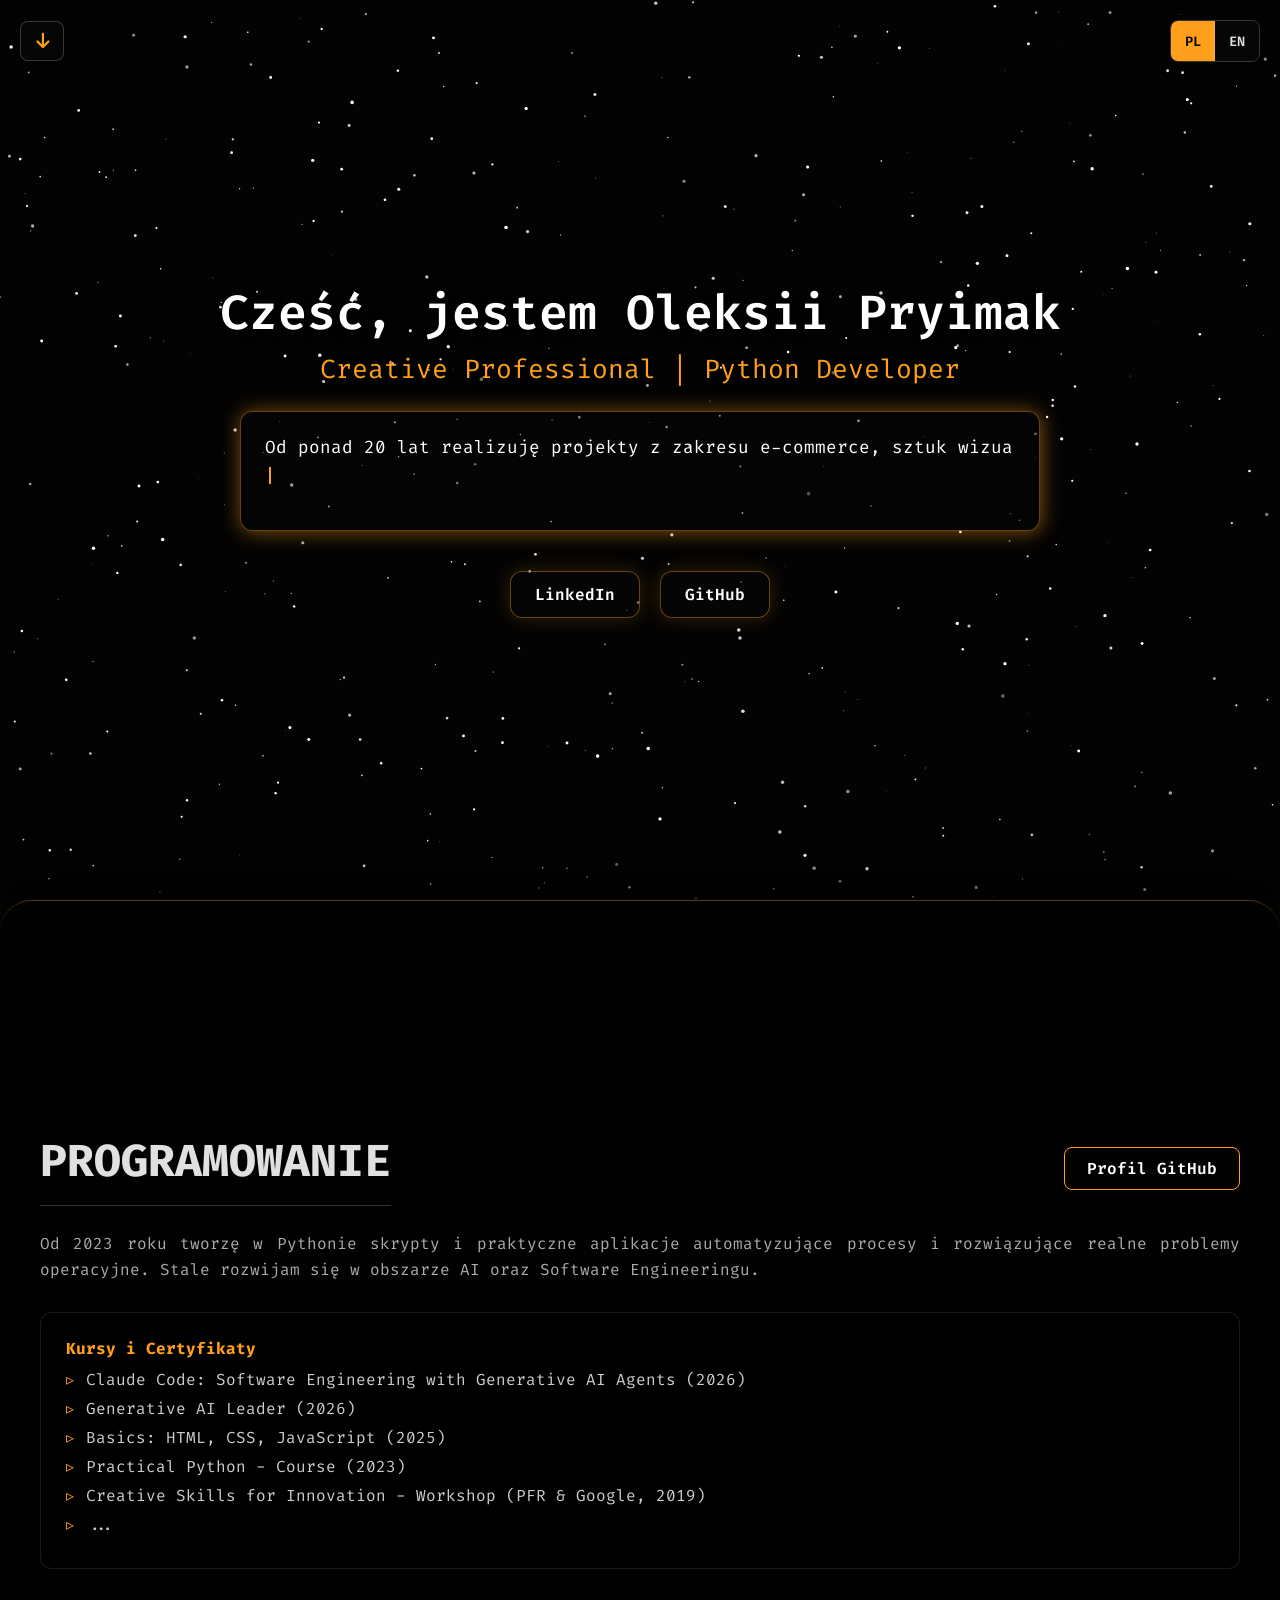
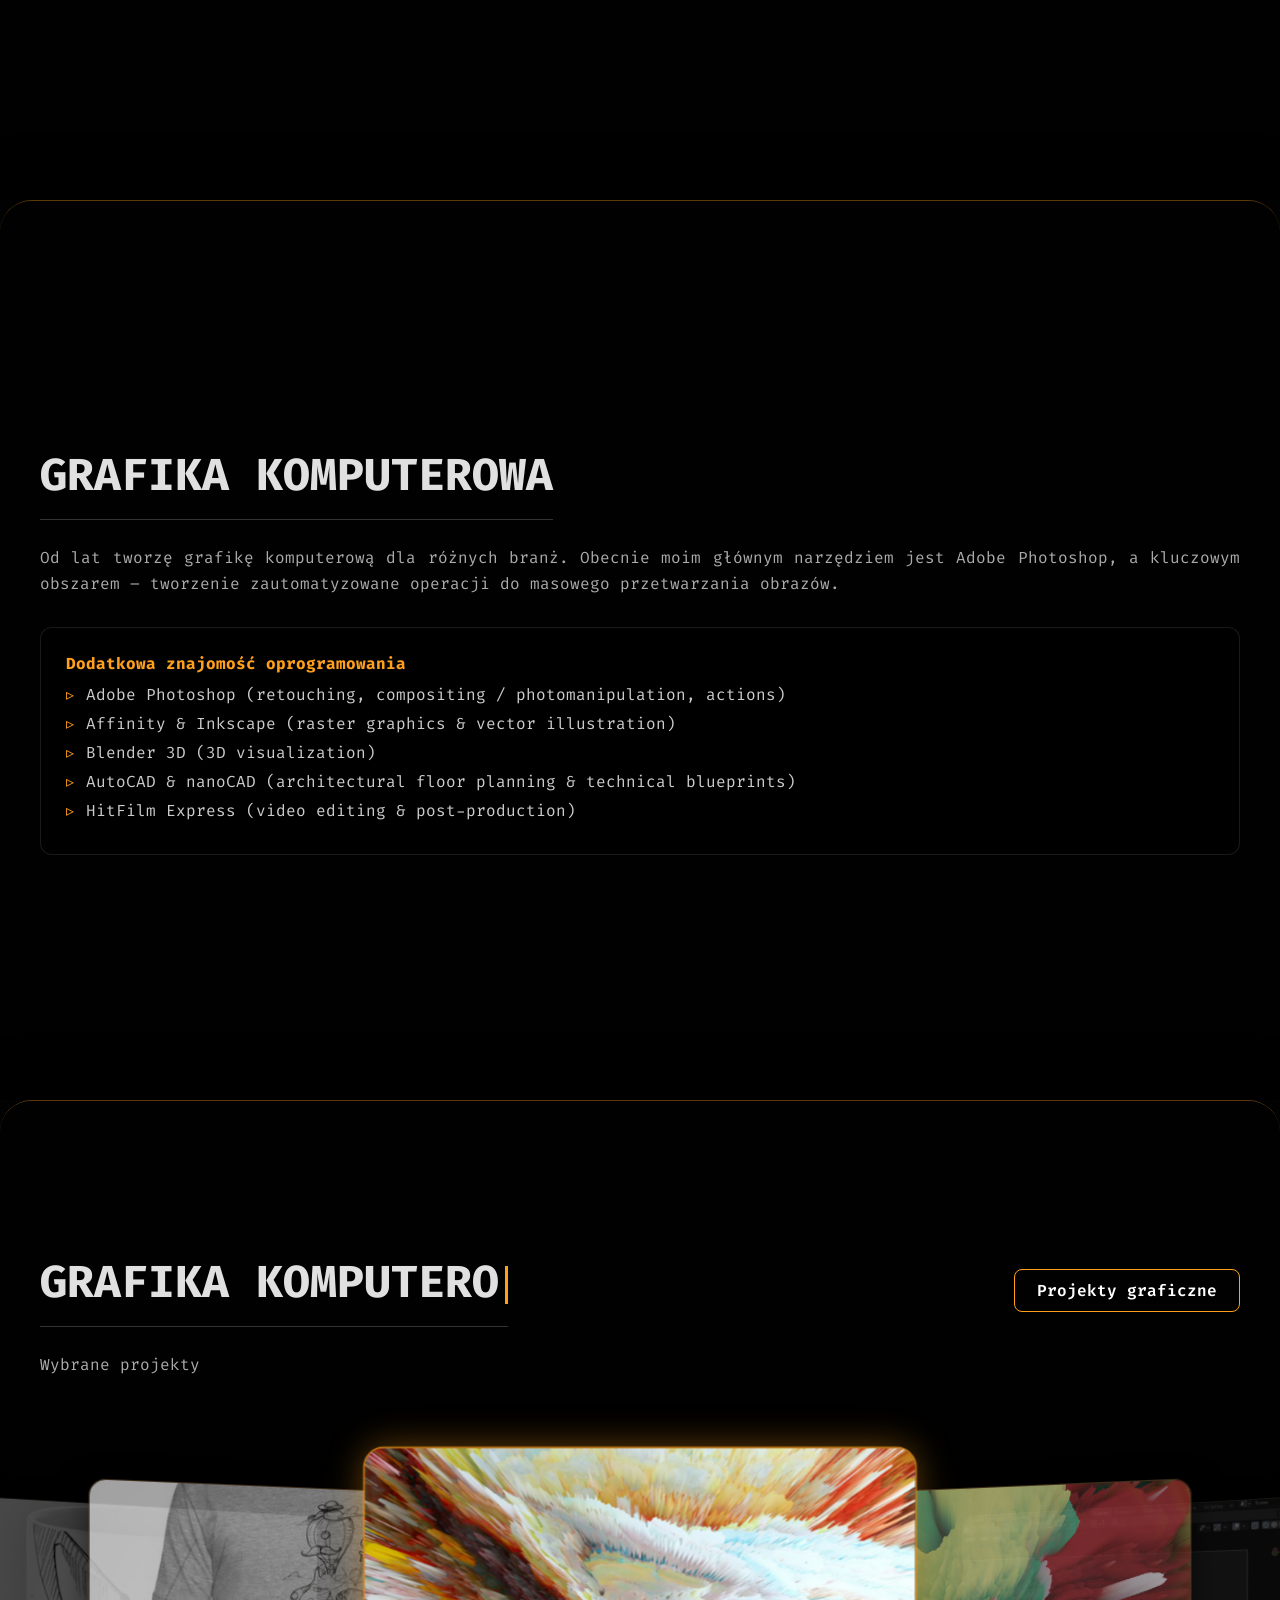
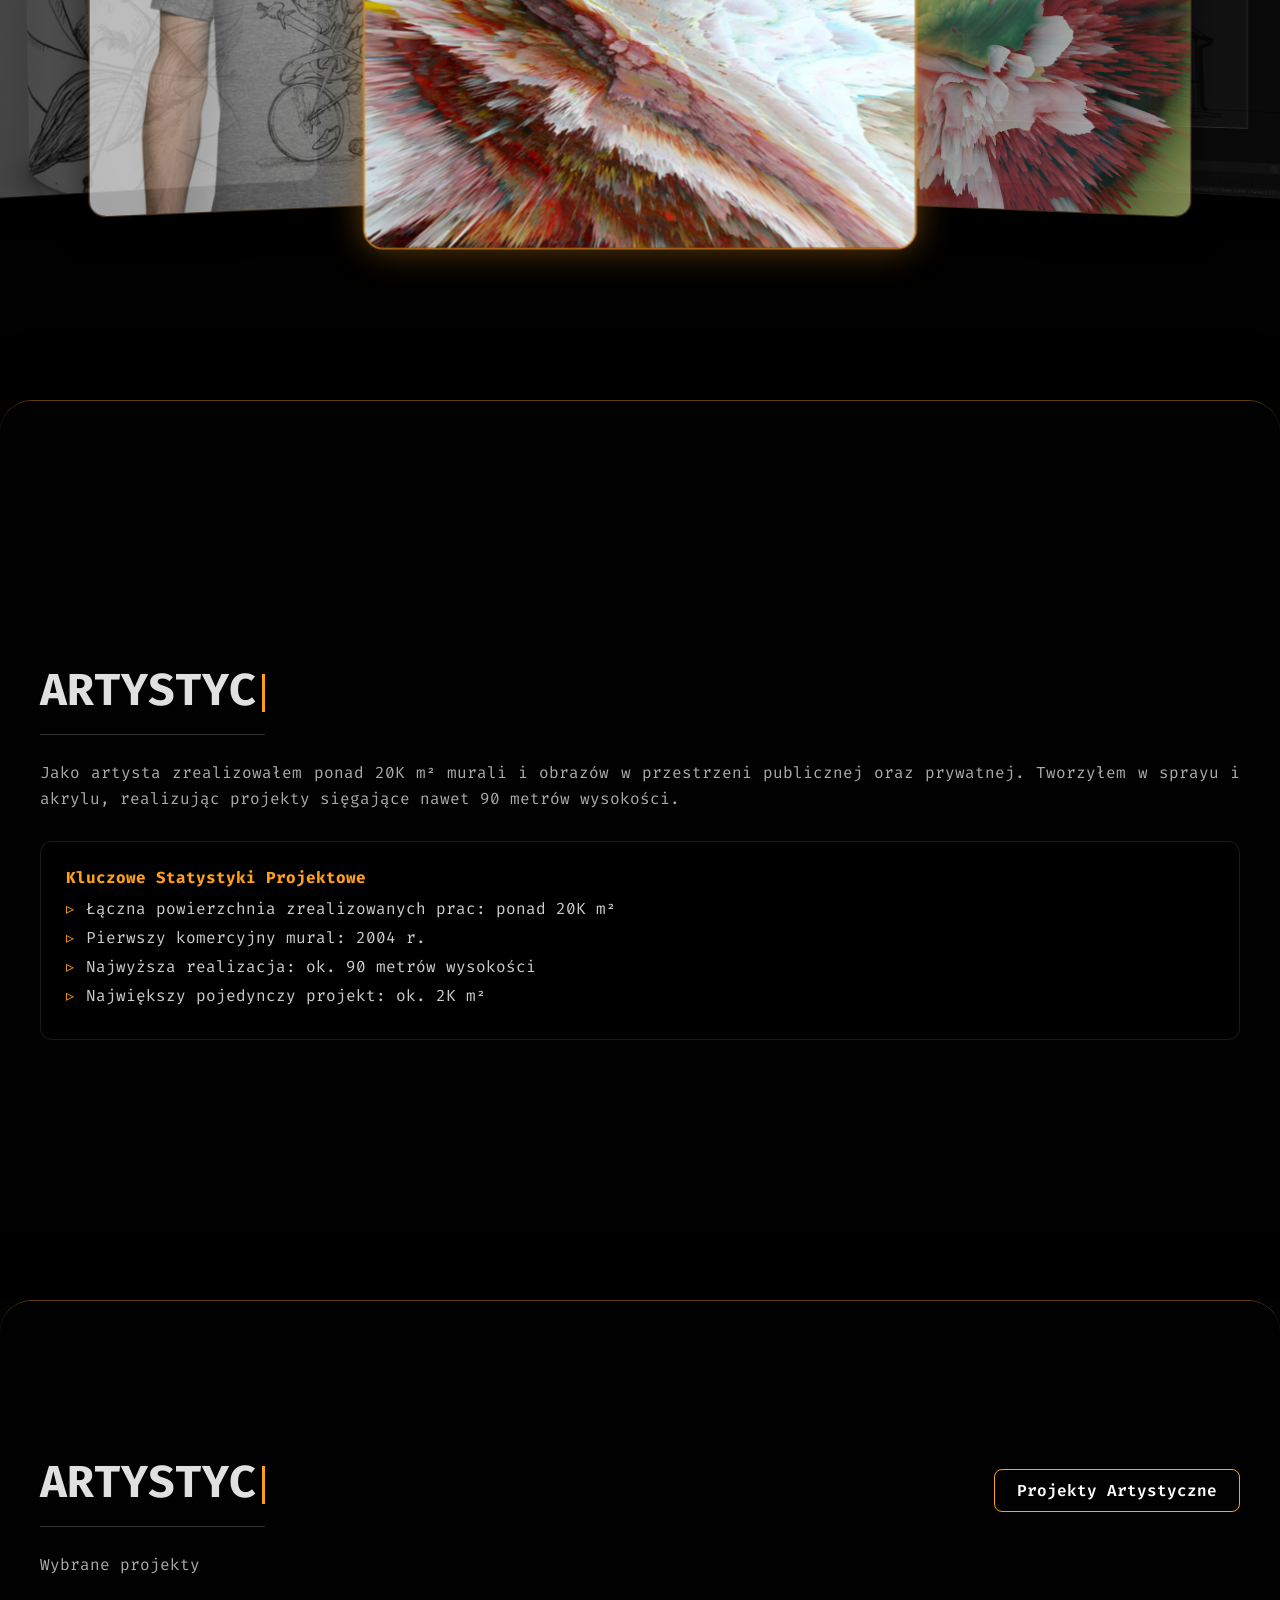
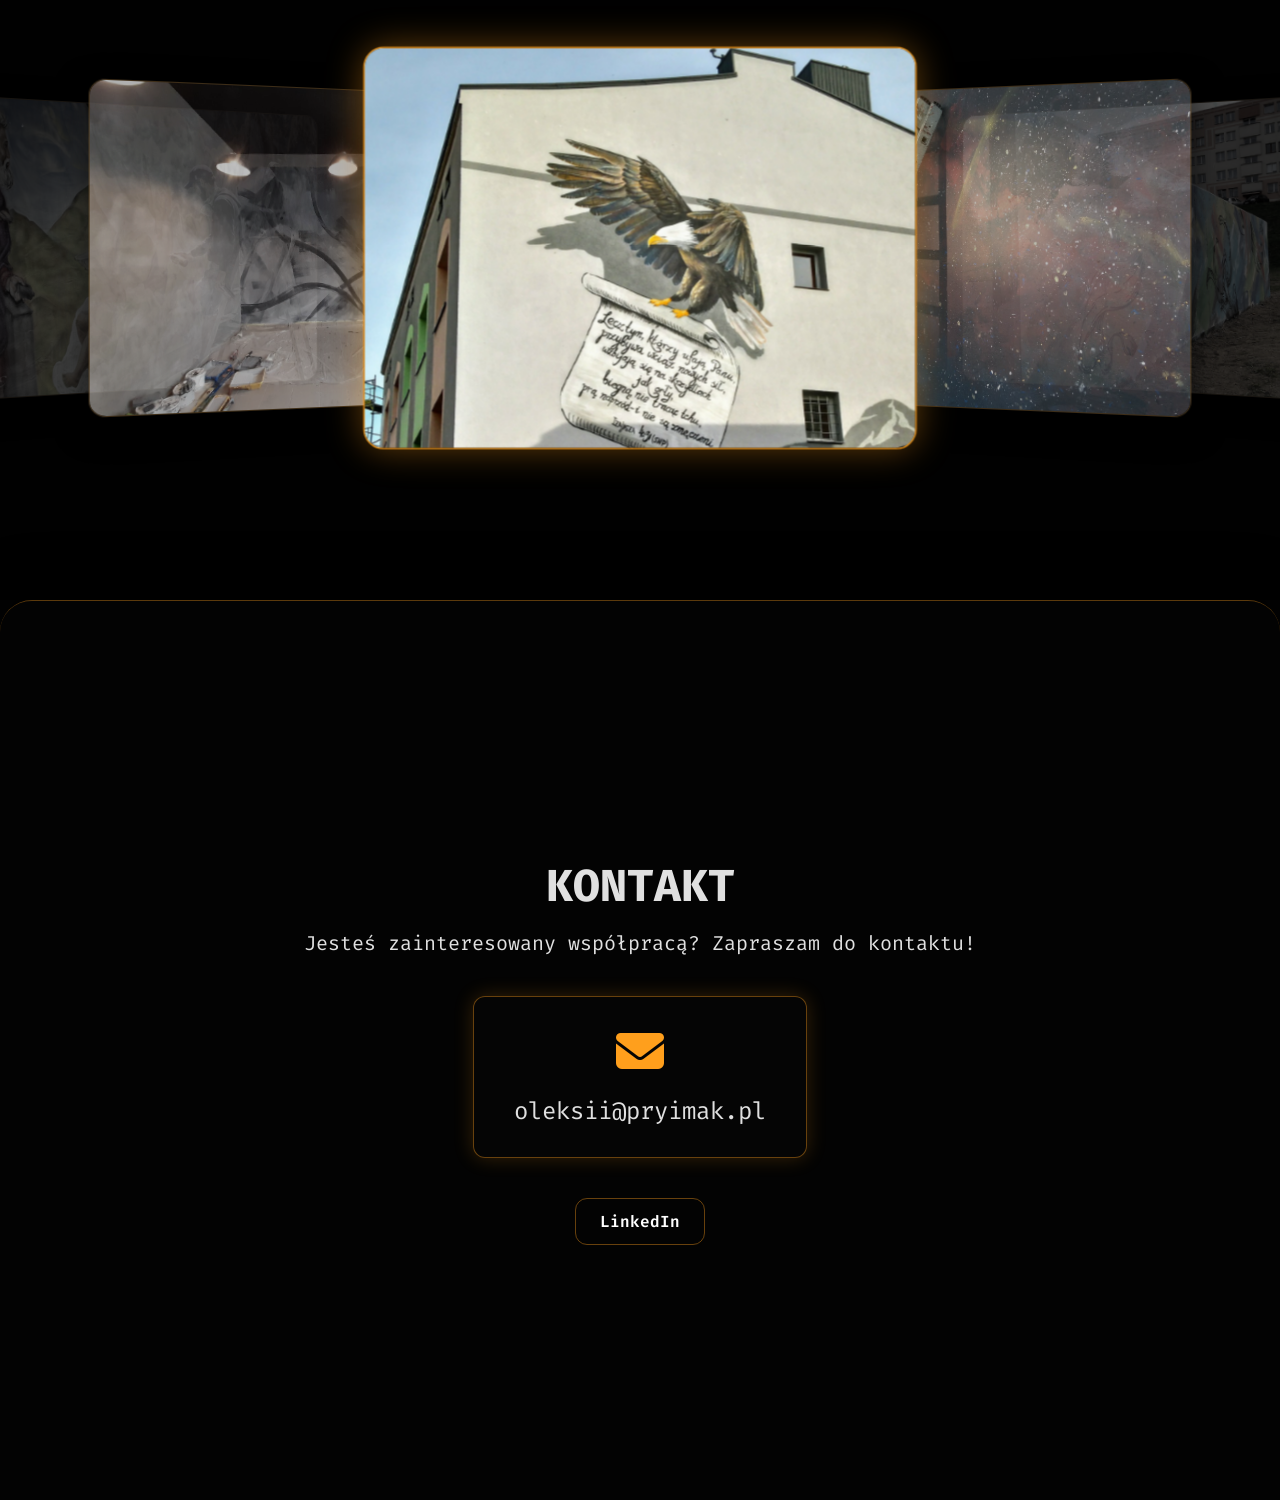
==== commit 03898598: "Update update" ====
--- a/index.html
+++ b/index.html
@@ -188,18 +188,18 @@
             </div>
 
             <div class="section-desc reveal-slide-up stagger-1" 
-                 data-lang-pl="Jako artysta zrealizowałem ponad 20 000 m² murali i obrazów w przestrzeni publicznej oraz prywatnej. Tworzyłem w sprayu i akrylu, realizując projekty sięgające nawet 90 metrów wysokości."
-                 data-lang-en="As an artist, I have executed over 20,000 m² of murals and paintings across public and private spaces. Working with spray paint and acrylics, I’ve completed projects reaching up to 90 meters in height.">
-                 Jako artysta zrealizowałem ponad 20 000 m² murali i obrazów w przestrzeni publicznej oraz prywatnej. Tworzyłem w sprayu i akrylu, realizując projekty sięgające nawet 90 metrów wysokości.
+                 data-lang-pl="Jako artysta zrealizowałem ponad 20K m² murali i obrazów w przestrzeni publicznej oraz prywatnej. Tworzyłem w sprayu i akrylu, realizując projekty sięgające nawet 90 metrów wysokości."
+                 data-lang-en="As an artist, I have executed over 20K m² of murals and paintings across public and private spaces. Working with spray paint and acrylics, I’ve completed projects reaching up to 90 meters in height.">
+                 Jako artysta zrealizowałem ponad 20K m² murali i obrazów w przestrzeni publicznej oraz prywatnej. Tworzyłem w sprayu i akrylu, realizując projekty sięgające nawet 90 metrów wysokości.
             </div>
 
             <div class="section-details reveal-fade stagger-2">
                 <h4 data-lang-pl="Kluczowe Statystyki Projektowe" data-lang-en="Key Project Statistics">Kluczowe Statystyki Projektowe</h4>
                 <ul>
-                    <li data-lang-pl="Łączna powierzchnia zrealizowanych prac: ponad 20 000 m²" data-lang-en="Total executed surface area: over 20,000 m²">Łączna powierzchnia zrealizowanych prac: ponad 20 000 m²</li>
+                    <li data-lang-pl="Łączna powierzchnia zrealizowanych prac: ponad 20K m²" data-lang-en="Total executed surface area: over 20K m²">Łączna powierzchnia zrealizowanych prac: ponad 20K m²</li>
                     <li data-lang-pl="Pierwszy komercyjny mural: 2004 r." data-lang-en="First commercial mural: 2004">Pierwszy komercyjny mural: 2004 r.</li>
                     <li data-lang-pl="Najwyższa realizacja: ok. 90 metrów wysokości" data-lang-en="Highest realization: approx. 90 meters high">Najwyższa realizacja: ok. 90 metrów wysokości</li>
-                    <li data-lang-pl="Największy pojedynczy projekt: ok. 2 000 m²" data-lang-en="Largest single project: approx. 2,000 m²">Największy pojedynczy projekt: ok. 2 000 m²</li>
+                    <li data-lang-pl="Największy pojedynczy projekt: ok. 2K m²" data-lang-en="Largest single project: approx. 2K m²">Największy pojedynczy projekt: ok. 2K m²</li>
                 </ul>
             </div>
         </div>
